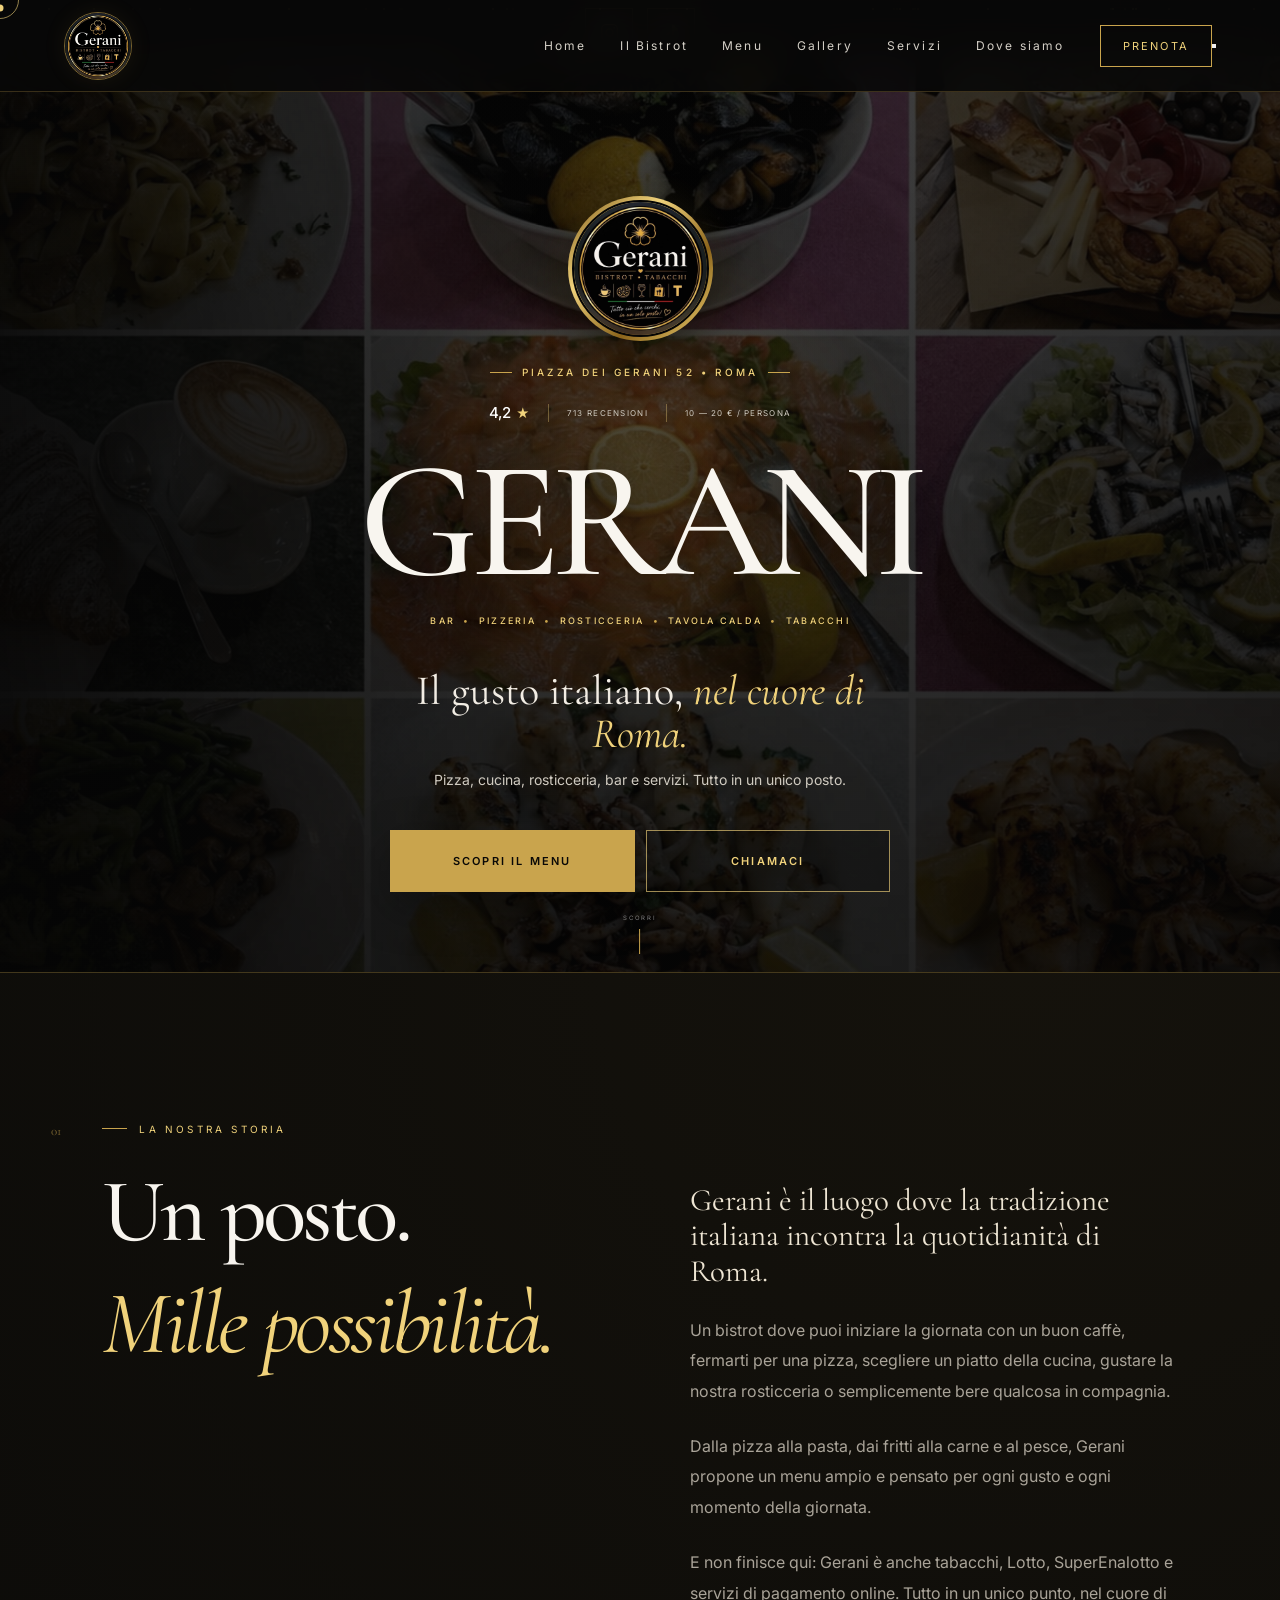
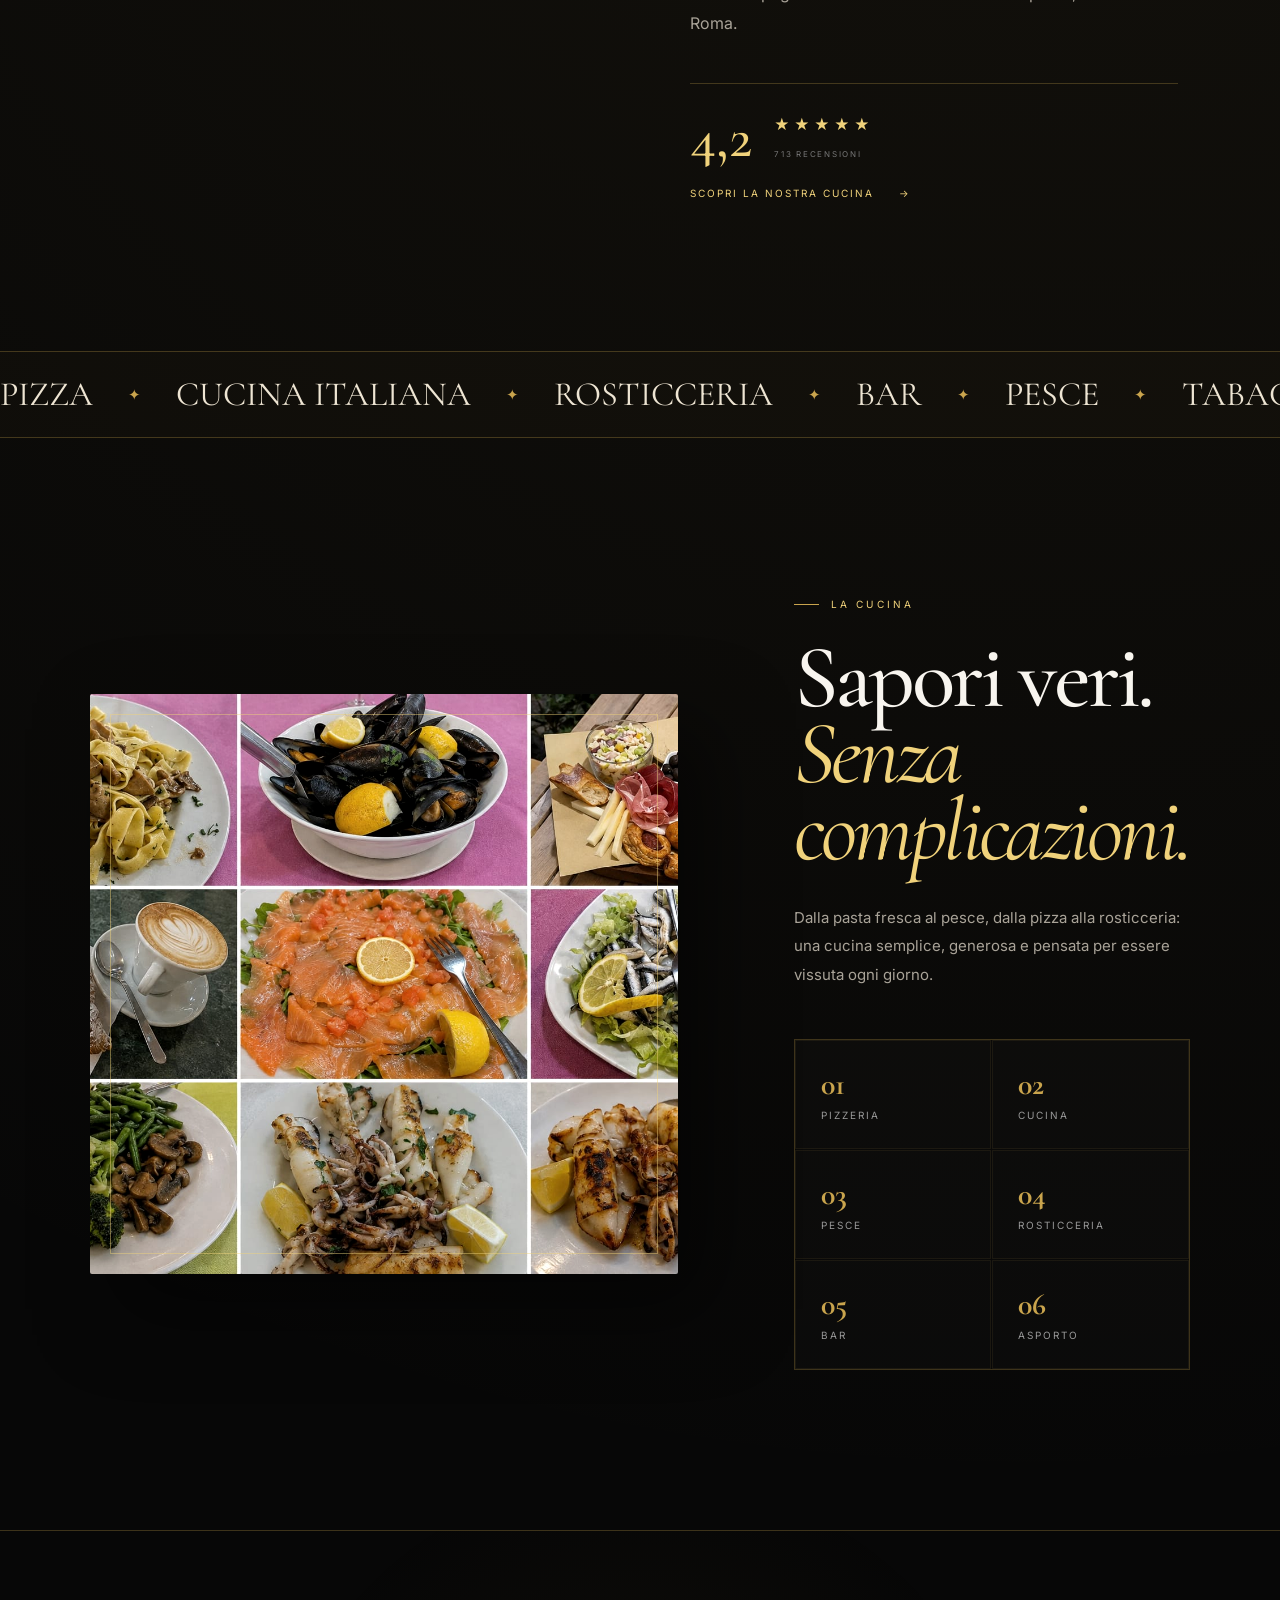
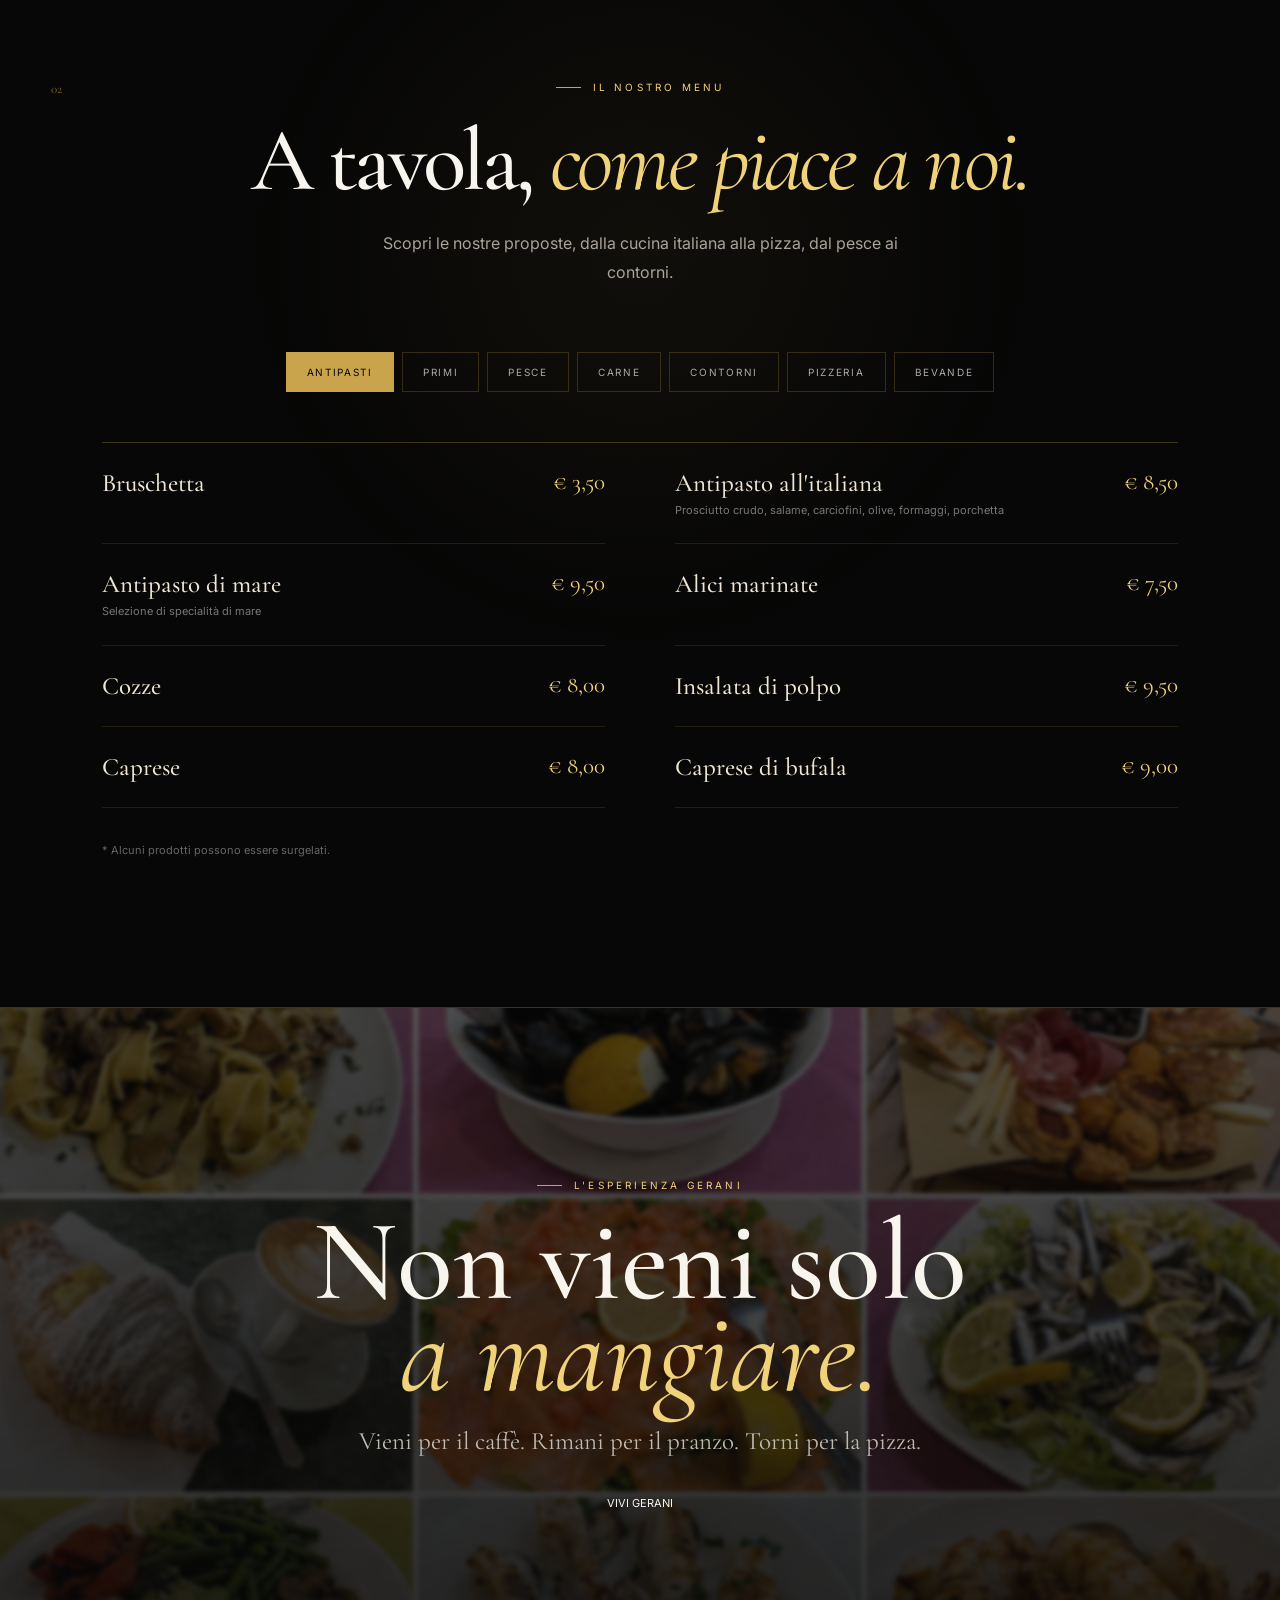
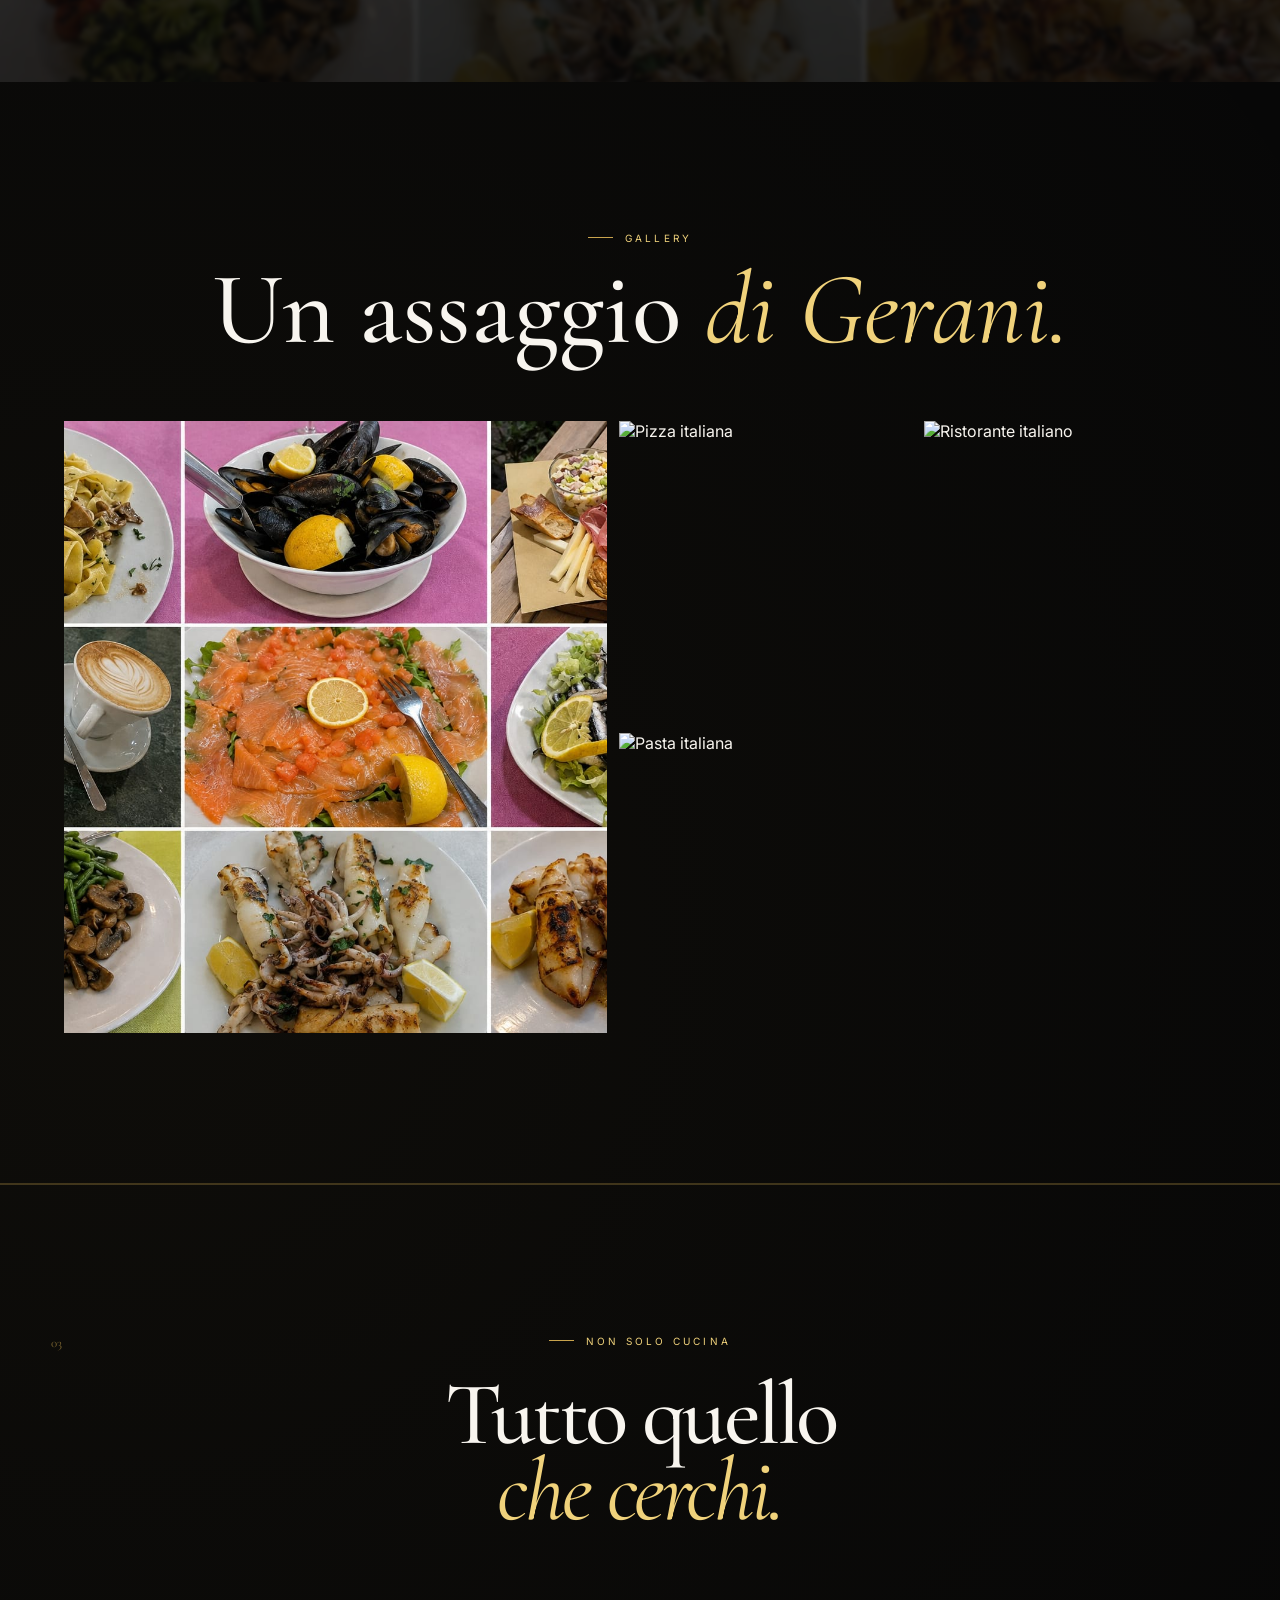
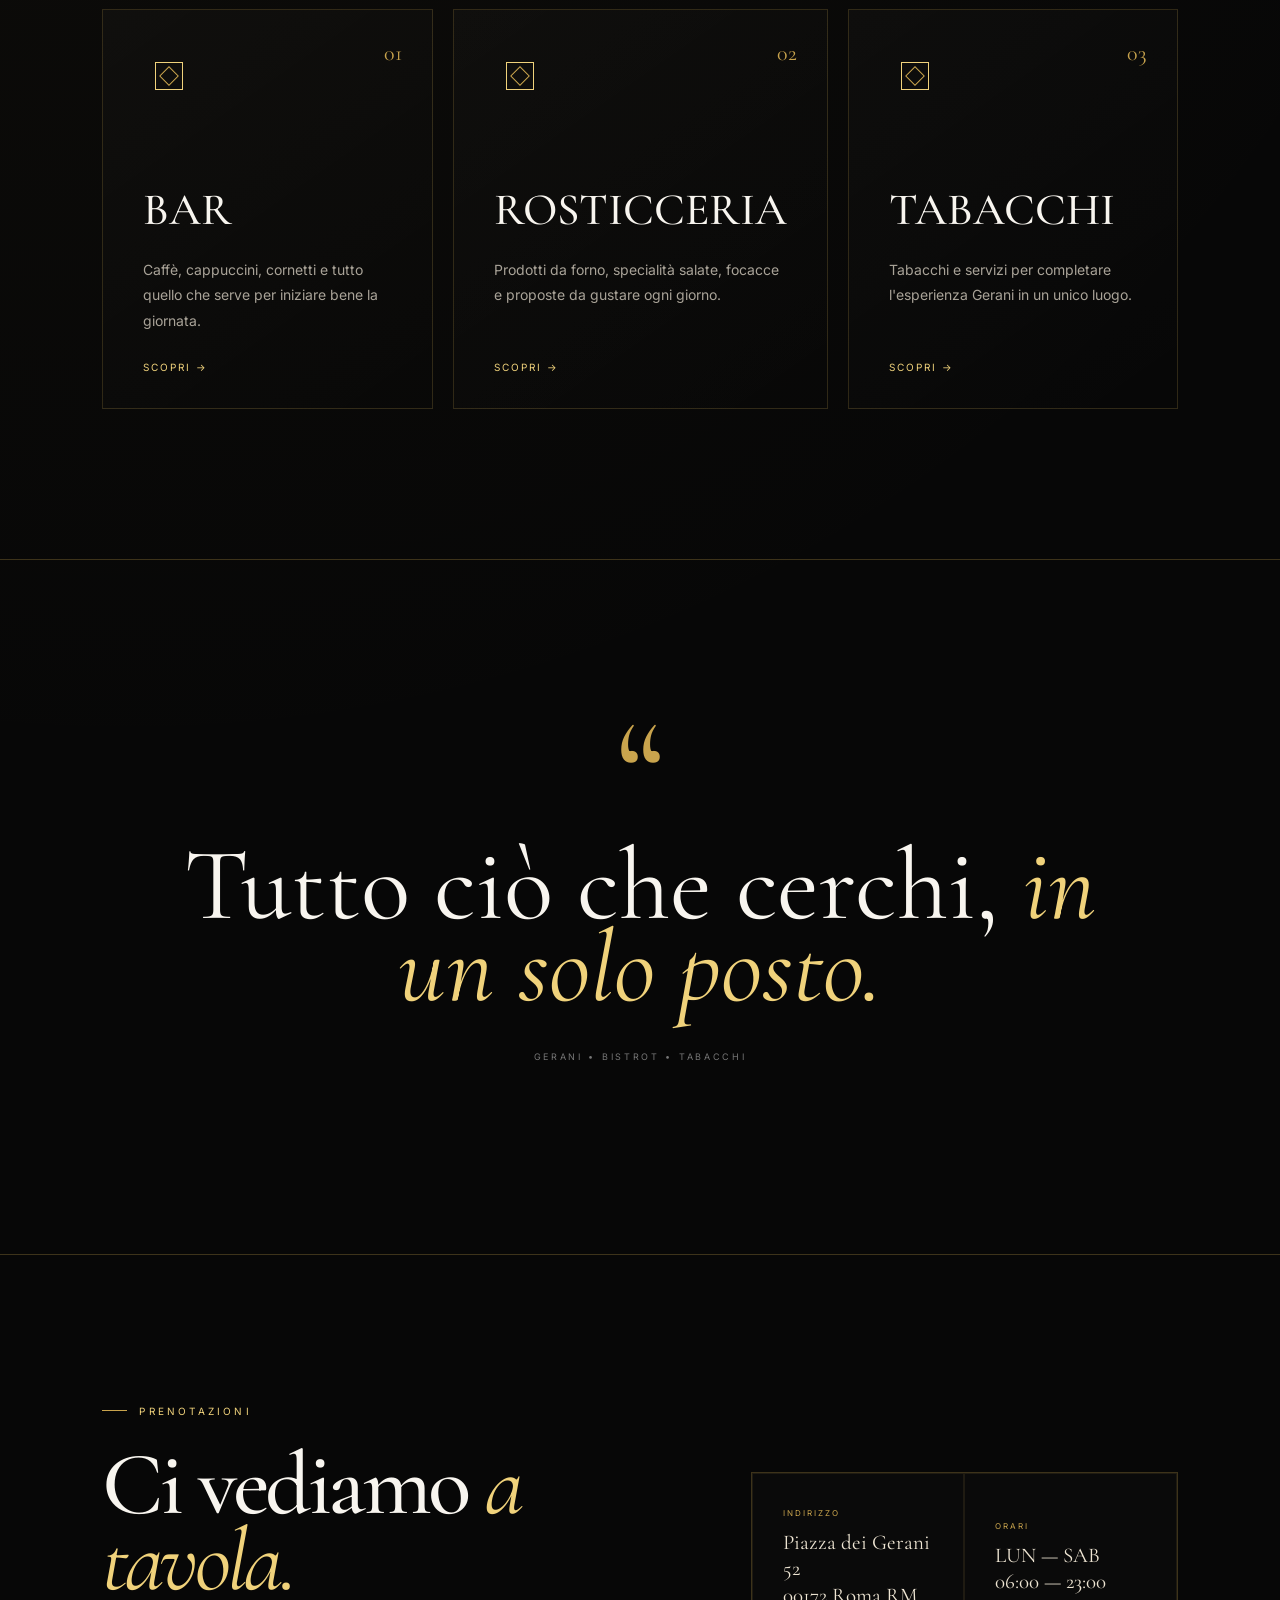
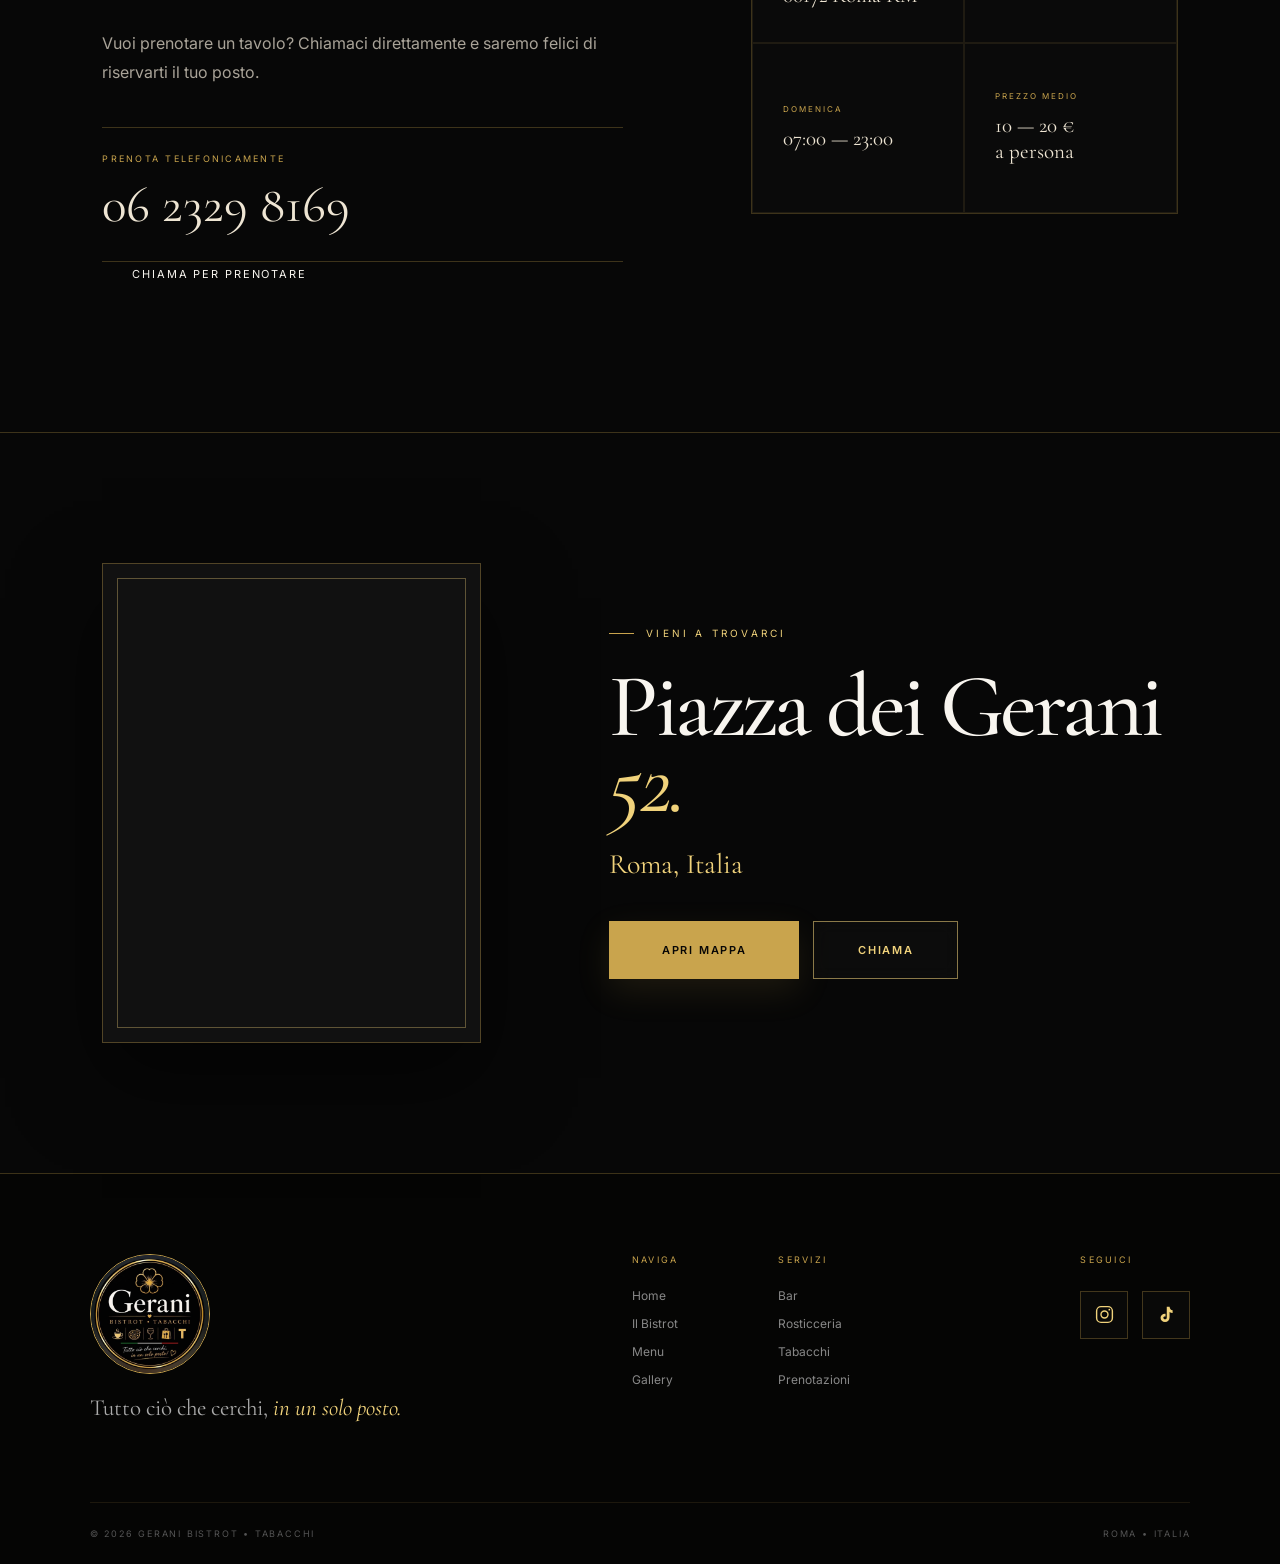
==== index.html @ a345f494 "Add files via upload" ====
<!DOCTYPE html>
<html lang="it">

<head>
    <meta charset="UTF-8">
    <meta name="viewport" content="width=device-width, initial-scale=1.0">

    <title>Gerani Bistrot • Tabacchi | Roma</title>

    <meta name="description"
        content="Gerani Bistrot • Tabacchi. Pizza, cucina italiana, rosticceria, bar e servizi nel cuore di Roma.">

    <link rel="preconnect" href="https://fonts.googleapis.com">
    <link rel="preconnect" href="https://fonts.gstatic.com" crossorigin>

    <link href="https://fonts.googleapis.com/css2?family=Cormorant+Garamond:wght@400;500;600;700&family=Inter:wght@300;400;500;600&display=swap"
        rel="stylesheet">

    <link rel="stylesheet" href="style.css">
</head>

<body>

    <!-- CURSOR -->
    <div class="cursor"></div>
    <div class="cursor-ring"></div>

    <!-- GOLD PARTICLES -->
    <div class="particles" aria-hidden="true"></div>

    <!-- NAVBAR -->
    <header class="navbar" id="navbar">

        <a href="#home" class="brand">
            <img src="images/LOGO-GERANI-NAVBAR.jpeg" alt="Gerani Bistrot">
        </a>

        <nav class="desktop-nav">
            <a href="#home">Home</a>
            <a href="#bistrot">Il Bistrot</a>
            <a href="#menu">Menu</a>
            <a href="#gallery">Gallery</a>
            <a href="#servizi">Servizi</a>
            <a href="#contatti">Dove siamo</a>
        </nav>

        <a href="tel:0623298169" class="nav-button">
    PRENOTA
</a>

        <button class="menu-toggle" id="menuToggle" aria-label="Apri menu">
            <span></span>
            <span></span>
        </button>

    </header>

    <!-- MOBILE MENU -->
    <div class="mobile-menu" id="mobileMenu">

        <img src="images/LOGO-GERANI-NAVBAR.jpeg" alt="Gerani Bistrot">

        <a href="#home">Home</a>
        <a href="#bistrot">Il Bistrot</a>
        <a href="#menu">Menu</a>
        <a href="#gallery">Gallery</a>
        <a href="#servizi">Servizi</a>
        <a href="#contatti">Dove siamo</a>

        <a href="#prenota" class="mobile-book">
            PRENOTA UN TAVOLO
        </a>

    </div>

    <div class="mobile-social">

    <a
        href="https://www.instagram.com/gerani_bistrot_tabacchi/"
        target="_blank"
        rel="noopener noreferrer"
        aria-label="Instagram"
    >
        <svg viewBox="0 0 24 24">
            <rect x="3" y="3" width="18" height="18" rx="5"></rect>
            <circle cx="12" cy="12" r="4"></circle>
            <circle class="dot" cx="17.5" cy="6.5" r="1"></circle>
        </svg>
    </a>

    <a
        href="https://www.tiktok.com/@gerani.bistrot.ta"
        target="_blank"
        rel="noopener noreferrer"
        aria-label="TikTok"
    >
        <svg viewBox="0 0 24 24">
            <path d="M15.5 3c.2 2.2 1.5 3.8 3.5 4.2v3.1c-1.4-.1-2.6-.5-3.5-1.2v6.1c0 3.2-2.1 5.4-5.2 5.4-2.9 0-5.1-2-5.1-4.8 0-3 2.5-5 5.7-4.7v3.1c-1.4-.2-2.5.4-2.5 1.6 0 1 .8 1.7 1.9 1.7 1.2 0 2-.8 2-2.2V3h3.2z"></path>
        </svg>
    </a>

</div>


   <section class="hero-new" id="home">

    <!-- SFONDO -->
    <div class="hero-bg">
        <img
            src="images/PIATTI GERANI 1.jpeg"
            alt="Piatti Gerani"
        >
    </div>

    <div class="hero-overlay"></div>

    <!-- CONTENUTO -->
    <div class="hero-new-content">

        <!-- LOGO -->
        <div class="hero-new-logo">
            <img
                src="images/LOGO GERANI 1.jpeg"
                alt="Gerani Bistrot Tabacchi"
            >
        </div>

        <!-- LOCATION -->
        <div class="hero-location">
            <span></span>
            PIAZZA DEI GERANI 52 • ROMA
            <span></span>
        </div>

        <!-- RATING -->
        <div class="hero-rating">

            <div class="rating-main">
                <strong>4,2</strong>
                <span>★</span>
            </div>

            <div class="rating-line"></div>

            <div class="rating-info">
                713 RECENSIONI
            </div>

            <div class="rating-line"></div>

            <div class="rating-info">
                10 — 20 € / PERSONA
            </div>

        </div>

        <!-- TITOLO -->
        <h1>
            GERANI
        </h1>

        <div class="hero-services">
            BAR
            <span>•</span>
            PIZZERIA
            <span>•</span>
            ROSTICCERIA
            <span>•</span>
            TAVOLA CALDA
            <span>•</span>
            TABACCHI
        </div>

        <!-- TESTO -->
        <div class="hero-description">

            <p>
                Il gusto italiano,
                <em>nel cuore di Roma.</em>
            </p>

            <span>
                Pizza, cucina, rosticceria, bar e servizi.
                Tutto in un unico posto.
            </span>

        </div>

        <!-- BOTTONI -->
       <div class="hero-actions">

    <a
        href="#menu"
        class="hero-btn hero-btn-gold"
    >
        SCOPRI IL MENU
    </a>

    <a
        href="tel:0623298169"
        class="hero-btn hero-btn-outline"
    >
        CHIAMACI
    </a>

</div>
        <!-- SCROLL -->
        <div class="hero-scroll">

            <span>SCORRI</span>

            <div class="hero-scroll-line"></div>

        </div>

    </div>

</section>


        <!-- INTRO -->
        <section class="intro" id="bistrot">

            <div class="section-number">01</div>

            <div class="intro-left reveal">

                <span class="section-label">
                    <i></i> LA NOSTRA STORIA
                </span>

                <h2>
                    Un posto.
                    <br>
                    <em>Mille possibilità.</em>
                </h2>

            </div>

            <div class="intro-right reveal">

    <p class="big-text">
        Gerani è il luogo dove la tradizione italiana
        incontra la quotidianità di Roma.
    </p>

    <p>
        Un bistrot dove puoi iniziare la giornata con un
        buon caffè, fermarti per una pizza, scegliere un
        piatto della cucina, gustare la nostra rosticceria
        o semplicemente bere qualcosa in compagnia.
    </p>

    <p>
        Dalla pizza alla pasta, dai fritti alla carne e al
        pesce, Gerani propone un menu ampio e pensato per
        ogni gusto e ogni momento della giornata.
    </p>

    <p>
        E non finisce qui: Gerani è anche tabacchi,
        Lotto, SuperEnalotto e servizi di pagamento online.
        Tutto in un unico punto, nel cuore di Roma.
    </p>

    <div class="intro-rating">

        <strong>4,2</strong>

        <div>
            <div class="stars">★★★★★</div>
            <span>713 RECENSIONI</span>
        </div>

    </div>

    <a href="#menu" class="text-link">
        SCOPRI LA NOSTRA CUCINA <span>→</span>
    </a>

</div>

          

        </section>


        <!-- MARQUEE -->
        <section class="marquee">

            <div class="marquee-track">

                <span>PIZZA</span>
                <i>✦</i>

                <span>CUCINA ITALIANA</span>
                <i>✦</i>

                <span>ROSTICCERIA</span>
                <i>✦</i>

                <span>BAR</span>
                <i>✦</i>

                <span>PESCE</span>
                <i>✦</i>

                <span>TABACCHI</span>
                <i>✦</i>

                <span>GERANI</span>
                <i>✦</i>

                 <span>PIZZA</span>
                <i>✦</i>

                <span>CUCINA ITALIANA</span>
                <i>✦</i>

                <span>ROSTICCERIA</span>
                <i>✦</i>

                <span>BAR</span>
                <i>✦</i>

                <span>PESCE</span>
                <i>✦</i>

                <span>TABACCHI</span>
                <i>✦</i>

                <span>GERANI</span>
                <i>✦</i>

            </div>

        </section>


        <!-- FOOD VISUAL -->
        <section class="food-showcase">

            <div class="food-image tilt reveal">
                <img src="images/PIATTI GERANI 1.jpeg" alt="Piatti Gerani Bistrot">
                <div class="image-frame"></div>
            </div>

            <div class="food-copy reveal">

                <span class="section-label">
                    <i></i> LA CUCINA
                </span>

                <h2>
                    Sapori veri.
                    <br>
                    <em>Senza complicazioni.</em>
                </h2>

                <p>
                    Dalla pasta fresca al pesce, dalla pizza alla
                    rosticceria: una cucina semplice, generosa e
                    pensata per essere vissuta ogni giorno.
                </p>

                <div class="food-stats">

    <div>
        <strong>01</strong>
        <span>PIZZERIA</span>
    </div>

    <div>
        <strong>02</strong>
        <span>CUCINA</span>
    </div>

    <div>
        <strong>03</strong>
        <span>PESCE</span>
    </div>

    <div>
        <strong>04</strong>
        <span>ROSTICCERIA</span>
    </div>

    <div>
        <strong>05</strong>
        <span>BAR</span>
    </div>

    <div>
        <strong>06</strong>
        <span>ASPORTO</span>
    </div>

</div>

            </div>

        </section>


        <!-- MENU -->
        <section class="menu-section" id="menu">

            <div class="section-number">02</div>

            <div class="menu-heading reveal">

                <span class="section-label">
                    <i></i> IL NOSTRO MENU
                </span>

                <h2>
                    A tavola,
                    <em>come piace a noi.</em>
                </h2>

                <p>
                    Scopri le nostre proposte, dalla cucina italiana
                    alla pizza, dal pesce ai contorni.
                </p>

            </div>


            <!-- MENU FILTER -->
            <div class="menu-tabs">

                <button class="menu-tab active" data-category="antipasti">
                    Antipasti
                </button>

                <button class="menu-tab" data-category="primi">
                    Primi
                </button>

                <button class="menu-tab" data-category="pesce">
                    Pesce
                </button>

                <button class="menu-tab" data-category="carne">
                    Carne
                </button>

                <button class="menu-tab" data-category="contorni">
                    Contorni
                </button>

                <button class="menu-tab" data-category="pizza">
                    Pizzeria
                </button>

                <button class="menu-tab" data-category="bevande">
                    Bevande
                </button>

            </div>


            <!-- MENU CONTENT -->
            <div class="menu-grid" id="menuGrid">

                <!-- JS -->
            </div>


            <div class="menu-note">
                * Alcuni prodotti possono essere surgelati.
            </div>

        </section>


        <!-- EXPERIENCE -->
        <section class="experience">

            <div class="experience-bg"></div>

            <div class="experience-content reveal">

                <span class="section-label">
                    <i></i> L'ESPERIENZA GERANI
                </span>

                <h2>
                    Non vieni solo
                    <br>
                    <em>a mangiare.</em>
                </h2>

                <p>
                    Vieni per il caffè.
                    Rimani per il pranzo.
                    Torni per la pizza.
                </p>

                <a href="#prenota" class="gold-button">
                    <span>VIVI GERANI</span>
                </a>

            </div>

        </section>


        <!-- GALLERY -->
        <section class="gallery-section" id="gallery">

            <div class="gallery-heading reveal">

                <span class="section-label">
                    <i></i> GALLERY
                </span>

                <h2>
                    Un assaggio
                    <em>di Gerani.</em>
                </h2>

            </div>

            <div class="gallery-grid">

                <div class="gallery-item large reveal">
                    <img src="images/PIATTI GERANI 1.jpeg" alt="Cucina Gerani">
                    <div class="gallery-overlay">
                        <span>CUCINA</span>
                    </div>
                </div>

                <div class="gallery-item reveal">
                    <img src="https://images.unsplash.com/photo-1574071318508-1cdbab80d002?auto=format&fit=crop&w=1000&q=85"
                        alt="Pizza italiana">
                    <div class="gallery-overlay">
                        <span>PIZZA</span>
                    </div>
                </div>

                <div class="gallery-item reveal">
                    <img src="https://images.unsplash.com/photo-1551218808-94e220e084d2?auto=format&fit=crop&w=1000&q=85"
                        alt="Ristorante italiano">
                    <div class="gallery-overlay">
                        <span>ATMOSFERA</span>
                    </div>
                </div>

                <div class="gallery-item wide reveal">
                    <img src="https://images.unsplash.com/photo-1547592180-85f173990554?auto=format&fit=crop&w=1400&q=85"
                        alt="Pasta italiana">
                    <div class="gallery-overlay">
                        <span>TRADIZIONE</span>
                    </div>
                </div>

            </div>

        </section>


        <!-- SERVICES -->
        <section class="services" id="servizi">

            <div class="section-number">03</div>

            <div class="services-title reveal">

                <span class="section-label">
                    <i></i> NON SOLO CUCINA
                </span>

                <h2>
                    Tutto quello
                    <br>
                    <em>che cerchi.</em>
                </h2>

            </div>


            <div class="services-grid">

                <article class="service-card tilt reveal">

                    <div class="service-icon">
    <span class="icon-square"></span>
</div>

                    <span>01</span>

                    <h3>BAR</h3>

                    <p>
                        Caffè, cappuccini, cornetti e tutto quello
                        che serve per iniziare bene la giornata.
                    </p>

                    <a href="#contatti">SCOPRI →</a>

                </article>


                <article class="service-card tilt reveal">

                    <div class="service-icon">
    <span class="icon-square"></span>
</div>

                    <span>02</span>

                    <h3>ROSTICCERIA</h3>

                    <p>
                        Prodotti da forno, specialità salate,
                        focacce e proposte da gustare ogni giorno.
                    </p>

                    <a href="#menu">SCOPRI →</a>

                </article>


                <article class="service-card tilt reveal">

                    <div class="service-icon">
    <span class="icon-square"></span>
</div>

                    <span>03</span>

                    <h3>TABACCHI</h3>

                    <p>
                        Tabacchi e servizi per completare
                        l'esperienza Gerani in un unico luogo.
                    </p>

                    <a href="#contatti">SCOPRI →</a>

                </article>

            </div>

        </section>


        <!-- QUOTE -->
        <section class="quote">

            <div class="quote-mark">“</div>

            <blockquote class="reveal">
                Tutto ciò che cerchi,
                <em>in un solo posto.</em>
            </blockquote>

            <span>GERANI • BISTROT • TABACCHI</span>

        </section>


     <!-- =========================================
     PRENOTAZIONI
========================================= -->

<section class="booking booking-call" id="prenota">

    <div class="booking-info reveal">

        <span class="section-label">
            <i></i> PRENOTAZIONI
        </span>

        <h2>
            Ci vediamo
            <em>a tavola.</em>
        </h2>

        <p>
            Vuoi prenotare un tavolo?
            Chiamaci direttamente e saremo felici
            di riservarti il tuo posto.
        </p>

        <div class="booking-phone">

            <span>PRENOTA TELEFONICAMENTE</span>

            <a href="tel:0623298169">
                06 2329 8169
            </a>

        </div>

        <a href="tel:0623298169" class="gold-button booking-call-button">
            CHIAMA PER PRENOTARE
        </a>

    </div>


    <div class="booking-details reveal">

        <div class="booking-detail">

            <span>INDIRIZZO</span>

            <strong>
                Piazza dei Gerani 52<br>
                00172 Roma RM
            </strong>

        </div>

        <div class="booking-detail">

            <span>ORARI</span>

            <strong>
                LUN — SAB<br>
                06:00 — 23:00
            </strong>

        </div>

        <div class="booking-detail">

            <span>DOMENICA</span>

            <strong>
                07:00 — 23:00
            </strong>

        </div>

        <div class="booking-detail">

            <span>PREZZO MEDIO</span>

            <strong>
                10 — 20 €<br>
                a persona
            </strong>

        </div>

    </div>

</section>


        <!-- CONTACT -->
        <section class="contact" id="contatti">

            <div class="contact-map reveal">

    <iframe
        src="https://www.google.com/maps?q=Piazza%20dei%20Gerani%2052%2C%2000172%20Roma%20RM&output=embed"
        loading="lazy"
        referrerpolicy="no-referrer-when-downgrade"
        allowfullscreen>
    </iframe>

</div>
            <div class="contact-copy reveal">

                <span class="section-label">
                    <i></i> VIENI A TROVARCI
                </span>

                <h2>
                    Piazza dei Gerani
                    <em>52.</em>
                </h2>

                <p>
                    Roma, Italia
                </p>

                <div class="contact-buttons">

                    <a href="https://www.google.com/maps/search/?api=1&query=Piazza%20dei%20Gerani%2052%20Roma"
                        target="_blank"
                        class="gold-button">

                        <span>APRI MAPPA</span>


                    </a>

                    <a href="tel:0623298169" class="outline-button">
                        CHIAMA
                    </a>

                </div>

            </div>

        </section>

    </main>


    <!-- FOOTER -->
    <footer>

        <div class="footer-main">

            <div class="footer-brand">

                <img src="images/LOGO GERANI 1.jpeg" alt="Gerani Bistrot">

                <p>
                    Tutto ciò che cerchi,
                    <em>in un solo posto.</em>
                </p>

            </div>

            <div class="footer-links">

                <div>
                    <span>NAVIGA</span>
                    <a href="#home">Home</a>
                    <a href="#bistrot">Il Bistrot</a>
                    <a href="#menu">Menu</a>
                    <a href="#gallery">Gallery</a>
                </div>

                <div>
                    <span>SERVIZI</span>
                    <a href="#servizi">Bar</a>
                    <a href="#servizi">Rosticceria</a>
                    <a href="#servizi">Tabacchi</a>
                    <a href="#prenota">Prenotazioni</a>
                </div>

            </div>

           <div class="footer-social">

    <span>SEGUICI</span>

    <div class="social-icons">

        <!-- INSTAGRAM -->
        <a
            href="https://www.instagram.com/gerani_bistrot_tabacchi/"
            target="_blank"
            rel="noopener noreferrer"
            aria-label="Instagram"
        >
            <svg viewBox="0 0 24 24" aria-hidden="true">
                <rect x="3" y="3" width="18" height="18" rx="5"></rect>
                <circle cx="12" cy="12" r="4"></circle>
                <circle class="dot" cx="17.5" cy="6.5" r="1"></circle>
            </svg>
        </a>

        <!-- TIKTOK -->
        <a
            href="https://www.tiktok.com/@gerani.bistrot.ta"
            target="_blank"
            rel="noopener noreferrer"
            aria-label="TikTok"
        >
            <svg viewBox="0 0 24 24" aria-hidden="true">
                <path d="M15.5 3c.2 2.2 1.5 3.8 3.5 4.2v3.1c-1.4-.1-2.6-.5-3.5-1.2v6.1c0 3.2-2.1 5.4-5.2 5.4-2.9 0-5.1-2-5.1-4.8 0-3 2.5-5 5.7-4.7v3.1c-1.4-.2-2.5.4-2.5 1.6 0 1 .8 1.7 1.9 1.7 1.2 0 2-.8 2-2.2V3h3.2z"></path>
            </svg>
        </a>

    </div>

</div>

        </div>

        <div class="footer-bottom">

            <span>© 2026 GERANI BISTROT • TABACCHI</span>

            <span>
                ROMA • ITALIA
            </span>

        </div>

    </footer>


    <!-- BACK TO TOP -->
    <button class="back-top" id="backTop">
        ↑
    </button>


    <script src="script.js"></script>

</body>

</html>
---- style.css ----
:root {
    --black: #070707;
    --black-2: #0e0d0c;
    --gold: #c9a44d;
    --gold-light: #f0d27b;
    --cream: #eee5d3;
    --muted: #a9a398;
    --line: rgba(201, 164, 77, .28);
    --white: #f8f5ef;

    --serif: "Cormorant Garamond", serif;
    --sans: "Inter", sans-serif;
}

* {
    margin: 0;
    padding: 0;
    box-sizing: border-box;
}

html {
    scroll-behavior: smooth;
}

body {
    background:
        radial-gradient(circle at 80% 10%, rgba(201,164,77,.07), transparent 25%),
        radial-gradient(circle at 10% 60%, rgba(201,164,77,.04), transparent 25%),
        var(--black);

    color: var(--white);
    font-family: var(--sans);
    overflow-x: hidden;
}

body::before {
    content: "";

    position: fixed;

    inset: 0;

    background-image:
        linear-gradient(rgba(255,255,255,.012) 1px, transparent 1px),
        linear-gradient(90deg, rgba(255,255,255,.012) 1px, transparent 1px);

    background-size: 70px 70px;

    pointer-events: none;

    z-index: -5;
}

img {
    display: block;
    max-width: 100%;
}

a {
    color: inherit;
    text-decoration: none;
}

button,
input,
textarea,
select {
    font: inherit;
}


/* =========================================
   CURSOR
========================================= */

.cursor {
    position: fixed;

    width: 7px;
    height: 7px;

    border-radius: 50%;

    background: var(--gold-light);

    pointer-events: none;

    z-index: 9999;

    transform: translate(-50%, -50%);
}

.cursor-ring {
    position: fixed;

    width: 38px;
    height: 38px;

    border: 1px solid rgba(240,210,123,.6);

    border-radius: 50%;

    pointer-events: none;

    z-index: 9998;

    transform: translate(-50%, -50%);

    transition:
        width .25s ease,
        height .25s ease,
        border-color .25s ease;
}


/* =========================================
   PARTICLES
========================================= */

.particle {
    position: fixed;

    width: 2px;
    height: 2px;

    background: var(--gold-light);

    border-radius: 50%;

    opacity: .45;

    pointer-events: none;

    animation:
        floatParticle linear infinite;
}

@keyframes floatParticle {

    from {
        transform: translateY(110vh);
    }

    to {
        transform: translateY(-10vh);
    }
}


/* =========================================
   NAVBAR — SEMPRE VISIBILE
========================================= */

.navbar {
    position: fixed;

    top: 0;
    left: 0;

    width: 100%;
    height: 92px;

    padding: 0 5vw;

    display: flex;
    align-items: center;
    justify-content: space-between;

    z-index: 5000;

    background: rgba(7, 7, 7, .88);

    backdrop-filter: blur(18px);
    -webkit-backdrop-filter: blur(18px);

    border-bottom: 1px solid rgba(201,164,77,.25);

    transition:
        background .3s ease,
        box-shadow .3s ease;
}

/* Anche quando sei in cima rimane così */
.navbar.scrolled {
    background: rgba(7, 7, 7, .94);

    border-bottom-color: rgba(201,164,77,.35);

    box-shadow:
        0 10px 35px rgba(0,0,0,.25);
}


/* LOGO NAVBAR */

.brand {
    display: flex;
    align-items: center;

    flex-shrink: 0;
}

.brand img {
    width: 72px;
    height: 72px;

    object-fit: cover;

    border-radius: 50%;

    border: 1px solid rgba(201,164,77,.6);

    box-shadow:
        0 0 25px rgba(201,164,77,.08);

    image-rendering: auto;
}


/* DESKTOP NAV */

.desktop-nav {
    display: flex;

    gap: 34px;

    margin-left: auto;
    margin-right: 35px;
}

.desktop-nav a {
    position: relative;

    font-size: 11px;

    letter-spacing: .18em;

    color: #d5d0c7;

    transition:
        color .3s ease;
}

.desktop-nav a:hover {
    color: var(--gold-light);
}


/* BOTTONE PRENOTA */

.nav-button {
    padding: 13px 22px;

    border: 1px solid var(--gold);

    font-size: 10px;

    letter-spacing: .2em;

    color: var(--gold-light);

    transition:
        background .3s ease,
        color .3s ease,
        box-shadow .3s ease;
}

.nav-button:hover {
    background: var(--gold);

    color: #080706;

    box-shadow:
        0 0 30px rgba(201,164,77,.22);
}

/* =========================================
   MOBILE MENU
========================================= */

.mobile-menu {
    position: fixed;

    inset: 0;

    background:
        radial-gradient(circle at center, rgba(201,164,77,.08), transparent 40%),
        #080807;

    z-index: 900;

    display: flex;

    flex-direction: column;

    align-items: center;
    justify-content: center;

    gap: 24px;

    transform: translateY(-100%);

    transition:
        transform .7s cubic-bezier(.77,0,.18,1);
}

.mobile-menu.open {
    transform: translateY(0);
}

.mobile-menu img {
    width: 105px;
    height: 105px;

    object-fit: cover;

    border-radius: 50%;

    border: 1px solid var(--gold);

    margin-bottom: 20px;
}

.mobile-menu a {
    font-family: var(--serif);

    font-size: 30px;

    color: var(--cream);
}

.mobile-book {
    border: 1px solid var(--gold);

    padding: 13px 22px;

    font-family: var(--sans) !important;

    font-size: 10px !important;

    letter-spacing: .2em;
}

/* =========================================================
   GERANI — NUOVA HOME
   MOBILE FIRST
========================================================= */

.hero-new {
    position: relative;

    min-height: 100svh;

    width: 100%;

    overflow: hidden;

    display: flex;
    align-items: center;
    justify-content: center;

    background: #070707;

    isolation: isolate;
}


/* =========================================================
   BACKGROUND
========================================================= */

.hero-bg {
    position: absolute;

    inset: -5%;

    z-index: -3;

    overflow: hidden;
}

.hero-bg img {
    width: 100%;
    height: 100%;

    object-fit: cover;

    object-position: center;

    transform: scale(1.08);

    filter:
        saturate(.85)
        contrast(1.05);

    animation: heroImageIn 2s ease forwards;
}

@keyframes heroImageIn {

    from {
        opacity: 0;
        transform: scale(1.18);
    }

    to {
        opacity: 1;
        transform: scale(1.08);
    }

}


/* =========================================================
   DARK OVERLAY
========================================================= */

.hero-overlay {
    position: absolute;

    inset: 0;

    z-index: -2;

    background:
        linear-gradient(
            to bottom,
            rgba(5,5,5,.88) 0%,
            rgba(5,5,5,.48) 25%,
            rgba(5,5,5,.68) 55%,
            rgba(5,5,5,.94) 100%
        );

    pointer-events: none;
}


/* GOLD GLOW */

.hero-new::after {
    content: "";

    position: absolute;

    width: 500px;
    height: 500px;

    left: 50%;
    top: 45%;

    transform: translate(-50%, -50%);

    background:
        radial-gradient(
            circle,
            rgba(201,164,77,.14),
            transparent 68%
        );

    filter: blur(30px);

    pointer-events: none;

    z-index: -1;
}


/* =========================================================
   CONTENT
========================================================= */

.hero-new-content {

    width: 100%;

    min-height: 100svh;

    padding:
        105px 22px
        65px;

    display: flex;

    flex-direction: column;

    align-items: center;

    justify-content: center;

    text-align: center;

    position: relative;

    z-index: 2;
}


/* =========================================================
   LOGO
========================================================= */

.hero-new-logo {

    width: 108px;
    height: 108px;

    margin-bottom: 22px;

    border-radius: 50%;

    padding: 4px;

    background:
        linear-gradient(
            135deg,
            #7d5918,
            #f0d27b,
            #8b641b,
            #f5d675
        );

    box-shadow:
        0 15px 45px rgba(0,0,0,.6),
        0 0 40px rgba(201,164,77,.12);

    animation:
        heroLogoIn .9s cubic-bezier(.2,.7,.2,1) both;
}

.hero-new-logo img {

    width: 100%;
    height: 100%;

    display: block;

    object-fit: cover;

    border-radius: 50%;

    border: 2px solid #050505;
}

@keyframes heroLogoIn {

    from {
        opacity: 0;
        transform:
            translateY(-25px)
            scale(.85);
    }

    to {
        opacity: 1;
        transform:
            translateY(0)
            scale(1);
    }

}


/* =========================================================
   LOCATION
========================================================= */

.hero-location {

    display: flex;

    align-items: center;

    justify-content: center;

    gap: 10px;

    color: var(--gold-light);

    font-size: 8px;

    font-weight: 500;

    letter-spacing: .32em;

    margin-bottom: 18px;

    animation:
        heroFadeUp .8s .15s ease both;
}

.hero-location span {

    width: 22px;

    height: 1px;

    background: var(--gold);
}


/* =========================================================
   RATING
========================================================= */

.hero-rating {

    display: flex;

    align-items: center;

    justify-content: center;

    gap: 12px;

    margin-bottom: 25px;

    animation:
        heroFadeUp .8s .25s ease both;
}

.rating-main {

    display: flex;

    align-items: center;

    gap: 5px;
}

.rating-main strong {

    color: #fff;

    font-size: 15px;

    font-weight: 500;
}

.rating-main span {

    color: var(--gold-light);

    font-size: 13px;
}

.rating-info {

    color: #d0cbc1;

    font-size: 7px;

    letter-spacing: .16em;

    white-space: nowrap;
}

.rating-line {

    width: 1px;

    height: 18px;

    background:
        rgba(240,210,123,.35);
}


/* =========================================================
   MAIN TITLE
========================================================= */

.hero-new h1 {

    margin: 0;

    font-family: var(--serif);

    font-size: clamp(72px, 20vw, 145px);

    font-weight: 500;

    line-height: .78;

    letter-spacing: -.055em;

    color: #f8f5ef;

    text-shadow:
        0 10px 50px rgba(0,0,0,.55);

    animation:
        heroTitleIn 1s .3s cubic-bezier(.2,.7,.2,1) both;
}

@keyframes heroTitleIn {

    from {
        opacity: 0;

        transform:
            translateY(30px)
            scale(.95);

        letter-spacing: .05em;
    }

    to {
        opacity: 1;

        transform:
            translateY(0)
            scale(1);

        letter-spacing: -.055em;
    }

}


/* =========================================================
   SERVICES
========================================================= */

.hero-services {

    margin-top: 18px;

    max-width: 600px;

    color: var(--gold-light);

    font-size: 7px;

    font-weight: 500;

    letter-spacing: .25em;

    line-height: 2;

    animation:
        heroFadeUp .8s .45s ease both;
}

.hero-services span {

    color: var(--gold);

    margin: 0 4px;
}


/* =========================================================
   DESCRIPTION
========================================================= */

.hero-description {

    margin-top: 27px;

    max-width: 520px;

    animation:
        heroFadeUp .8s .55s ease both;
}

.hero-description p {

    margin: 0;

    font-family: var(--serif);

    font-size: 29px;

    line-height: 1.02;

    color: #f2ede4;
}

.hero-description p em {

    color: var(--gold-light);

    font-weight: 400;
}

.hero-description > span {

    display: block;

    margin-top: 14px;

    color: #d0cbc1;

    font-size: 11px;

    line-height: 1.6;
}


/* =========================================================
   BUTTONS
========================================================= */

.hero-actions {

    width: 100%;

    max-width: 420px;

    display: grid;

    grid-template-columns: 1fr;

    gap: 11px;

    margin-top: 30px;

    animation:
        heroFadeUp .8s .65s ease both;
}

.hero-btn {
    min-height: 60px;

    display: flex;
    align-items: center;
    justify-content: center;

    width: 100%;

    padding: 0 25px;

    font-size: 11px;
    font-weight: 600;

    letter-spacing: .2em;

    text-align: center;

    transition:
        transform .3s ease,
        box-shadow .3s ease,
        background .3s ease;
}

.hero-btn span {
    display: none;
}

/* GOLD */

.hero-btn-gold {

    background: var(--gold);

    color: #090806;

    box-shadow:
        0 15px 45px rgba(0,0,0,.35);
}

.hero-btn-gold:hover {

    background: var(--gold-light);

    transform: translateY(-3px);

    box-shadow:
        0 20px 55px rgba(201,164,77,.25);
}


/* OUTLINE */

.hero-btn-outline {

    border: 1px solid rgba(240,210,123,.65);

    color: var(--gold-light);

    background:
        rgba(5,5,5,.25);

    backdrop-filter: blur(8px);
}

.hero-btn-outline:hover {

    background:
        rgba(201,164,77,.1);

    transform: translateY(-3px);

    border-color: var(--gold-light);
}


/* =========================================================
   SCROLL
========================================================= */

.hero-scroll {

    position: absolute;

    bottom: 18px;

    left: 50%;

    transform: translateX(-50%);

    display: flex;

    flex-direction: column;

    align-items: center;

    gap: 8px;

    color: rgba(255,255,255,.5);

    font-size: 6px;

    letter-spacing: .3em;
}

.hero-scroll-line {

    width: 1px;

    height: 25px;

    background: var(--gold);

    animation:
        heroScroll 2s ease-in-out infinite;
}

@keyframes heroScroll {

    0%,
    100% {
        transform: scaleY(.3);
        transform-origin: top;
        opacity: .4;
    }

    50% {
        transform: scaleY(1);
        transform-origin: top;
        opacity: 1;
    }

}


/* =========================================================
   GENERAL ANIMATION
========================================================= */

@keyframes heroFadeUp {

    from {
        opacity: 0;

        transform:
            translateY(20px);
    }

    to {
        opacity: 1;

        transform:
            translateY(0);
    }

}


/* =========================================================
   TABLET
========================================================= */

@media (min-width: 651px) {

    .hero-new-content {

        padding:
            120px 6vw
            70px;
    }

    .hero-new-logo {

        width: 130px;
        height: 130px;

        margin-bottom: 25px;
    }

    .hero-location {

        font-size: 9px;
    }

    .hero-rating {

        gap: 18px;
    }

    .rating-info {

        font-size: 8px;
    }

    .hero-services {

        font-size: 8px;
    }

    .hero-description p {

        font-size: 35px;
    }

    .hero-description > span {

        font-size: 13px;
    }

    .hero-actions {

        grid-template-columns: 1fr 1fr;

        max-width: 500px;
    }

}


/* =========================================================
   DESKTOP
========================================================= */

@media (min-width: 1001px) {

    .hero-new {

        min-height: 100vh;

        align-items: stretch;
    }

    .hero-bg img {

        object-position: center 45%;
    }

    .hero-overlay {

        background:
            linear-gradient(
                90deg,
                rgba(5,5,5,.92),
                rgba(5,5,5,.55) 50%,
                rgba(5,5,5,.72)
            ),
            linear-gradient(
                to bottom,
                rgba(5,5,5,.4),
                rgba(5,5,5,.7)
            );
    }

    .hero-new-content {

        min-height: 100vh;

        width: 70%;

        max-width: 1000px;

        margin: auto;

        padding:
            140px 40px
            80px;
    }

    .hero-new-logo {

        width: 145px;
        height: 145px;
    }

    .hero-location {

        font-size: 10px;

        margin-bottom: 25px;
    }

    .hero-rating {

        margin-bottom: 35px;
    }

    .hero-new h1 {

        font-size: clamp(120px, 13vw, 200px);
    }

    .hero-services {

        font-size: 9px;

        margin-top: 25px;
    }

    .hero-description {

        margin-top: 40px;
    }

    .hero-description p {

        font-size: 42px;
    }

    .hero-description > span {

        font-size: 14px;
    }

    .hero-actions {

        margin-top: 38px;

        max-width: 500px;
    }

    .hero-btn {

        min-height: 62px;

        padding: 0 25px;
    }

}


/* =========================================================
   SMALL PHONES
========================================================= */

@media (max-width: 380px) {

    .hero-new-content {

        padding:
            95px 18px
            55px;
    }

    .hero-new-logo {

        width: 90px;
        height: 90px;

        margin-bottom: 17px;
    }

    .hero-location {

        font-size: 7px;

        letter-spacing: .22em;
    }

    .hero-rating {

        gap: 8px;
    }

    .rating-info {

        font-size: 6px;

        letter-spacing: .1em;
    }

    .hero-new h1 {

        font-size: 68px;
    }

    .hero-services {

        font-size: 6px;

        letter-spacing: .16em;
    }

    .hero-description p {

        font-size: 26px;
    }

    .hero-description > span {

        font-size: 10px;
    }

    .hero-btn {

        min-height: 54px;

        font-size: 9px;
    }

}



/* =========================================
   SECTIONS
========================================= */

.intro,
.menu-section,
.services,
.booking {
    position: relative;

    padding: 150px 8vw;
}

.section-number {
    position: absolute;

    left: 4vw;
    top: 150px;

    font-family: var(--serif);

    font-size: 13px;

    color: var(--gold);

    opacity: .6;
}

.section-label {
    display: flex;

    align-items: center;

    gap: 12px;

    font-size: 9px;

    letter-spacing: .32em;

    color: var(--gold-light);
}

.section-label i {
    width: 25px;
    height: 1px;

    background: var(--gold);
}

.intro {
    display: grid;

    grid-template-columns: 1fr 1fr;

    gap: 100px;

    border-top: 1px solid var(--line);
}

.intro h2,
.menu-heading h2,
.services-title h2,
.booking h2,
.contact h2,
.food-copy h2 {
    margin-top: 30px;

    font-family: var(--serif);

    font-size: clamp(60px, 7vw, 105px);

    line-height: .85;

    font-weight: 500;

    letter-spacing: -.04em;
}

.intro-left h2 {
    line-height: 1.05;
}

.intro-left h2 em {
    display: inline-block;
    margin-top: 18px;
}

.intro h2 em,
.menu-heading h2 em,
.services-title h2 em,
.booking h2 em,
.contact h2 em,
.food-copy h2 em {
    color: var(--gold-light);

    font-weight: 400;
}

.intro-right {
    padding-top: 60px;

    max-width: 600px;
}

.big-text {
    font-family: var(--serif);

    font-size: 31px !important;

    line-height: 1.15 !important;

    color: var(--cream) !important;
}

.intro-right p {
    font-size: 15px;

    line-height: 1.9;

    color: var(--muted);

    margin-bottom: 25px;
}

.text-link {
    display: inline-flex;

    gap: 25px;

    margin-top: 20px;

    color: var(--gold-light);

    font-size: 9px;

    letter-spacing: .2em;
}

.text-link span {
    transition: transform .3s;
}

.text-link:hover span {
    transform: translateX(8px);
}


/* =========================================
   MARQUEE
========================================= */

.marquee {
    overflow: hidden;

    border-top: 1px solid var(--line);
    border-bottom: 1px solid var(--line);

    padding: 22px 0;

    background: rgba(201,164,77,.025);
}

.marquee-track {
    display: flex;

    align-items: center;

    gap: 35px;

    width: max-content;

    animation:
        marquee 25s linear infinite;
}

.marquee span {
    font-family: var(--serif);

    font-size: 34px;

    color: var(--cream);

    white-space: nowrap;
}

.marquee i {
    color: var(--gold);

    font-style: normal;

    font-size: 15px;
}

@keyframes marquee {

    to {
        transform: translateX(-50%);
    }
}


/* =========================================
   FOOD
========================================= */

.food-showcase {
    display: grid;

    grid-template-columns: 1.2fr .8fr;

    gap: 9vw;

    align-items: center;

    padding: 160px 7vw;
}

.food-image {
    position: relative;

    transform-style: preserve-3d;
}

.food-image img {
    width: 100%;

    min-height: 580px;

    object-fit: cover;

    filter: saturate(.9) contrast(1.05);

    border-radius: 2px;

    box-shadow:
        30px 35px 80px rgba(0,0,0,.5);
}

.image-frame {
    position: absolute;

    inset: 20px;

    border: 1px solid rgba(240,210,123,.45);

    transform:
        translateZ(30px);

    pointer-events: none;
}

.food-copy p {
    margin-top: 35px;

    max-width: 500px;

    color: var(--muted);

    line-height: 1.9;

    font-size: 15px;
}

.food-stats {
    display: grid;

    grid-template-columns: 1fr 1fr;

    gap: 1px;

    margin-top: 50px;

    border: 1px solid var(--line);
}

.food-stats div {
    padding: 25px;

    background: rgba(255,255,255,.015);

    border: 1px solid rgba(201,164,77,.08);
}

.food-stats strong {
    display: block;

    font-family: var(--serif);

    font-size: 30px;

    color: var(--gold);
}

.food-stats span {
    font-size: 9px;

    letter-spacing: .2em;

    color: #999;
}


/* =========================================
   MENU
========================================= */

.menu-section {
    border-top: 1px solid var(--line);

    background:
        radial-gradient(
            circle at 50% 30%,
            rgba(201,164,77,.055),
            transparent 40%
        );
}

.menu-heading {
    max-width: 900px;

    margin: auto;

    text-align: center;
}

.menu-heading .section-label {
    justify-content: center;
}

.menu-heading p {
    max-width: 550px;

    margin: 30px auto;

    color: var(--muted);

    line-height: 1.8;
}

.menu-tabs {
    display: flex;

    justify-content: center;

    flex-wrap: wrap;

    gap: 8px;

    margin: 65px auto 50px;
}

.menu-tab {
    background: transparent;

    border: 1px solid rgba(201,164,77,.22);

    color: #aaa;

    padding: 13px 20px;

    cursor: pointer;

    font-size: 9px;

    letter-spacing: .17em;

    text-transform: uppercase;

    transition: .3s;
}

.menu-tab:hover,
.menu-tab.active {
    background: var(--gold);

    border-color: var(--gold);

    color: #080706;
}

.menu-grid {
    max-width: 1150px;

    margin: auto;

    display: grid;

    grid-template-columns: 1fr 1fr;

    gap: 0 70px;

    border-top: 1px solid var(--line);
}

.menu-item {
    position: relative;

    padding: 25px 0;

    border-bottom: 1px solid rgba(201,164,77,.15);

    display: flex;

    justify-content: space-between;

    gap: 20px;

    animation:
        menuIn .45s ease both;
}

@keyframes menuIn {

    from {
        opacity: 0;

        transform: translateY(15px);
    }

    to {
        opacity: 1;

        transform: translateY(0);
    }
}

.menu-item h3 {
    font-family: var(--serif);

    font-size: 25px;

    font-weight: 500;

    color: var(--cream);
}

.menu-item p {
    margin-top: 4px;

    color: #777;

    font-size: 10px;

    line-height: 1.5;
}

.menu-price {
    color: var(--gold-light);

    font-family: var(--serif);

    font-size: 23px;

    white-space: nowrap;
}

.menu-note {
    max-width: 1150px;

    margin: 35px auto 0;

    color: #666;

    font-size: 10px;
}


/* =========================================
   EXPERIENCE
========================================= */

.experience {
    min-height: 75vh;

    position: relative;

    display: flex;

    align-items: center;

    justify-content: center;

    text-align: center;

    overflow: hidden;

    border-top: 1px solid var(--line);
}

.experience-bg {
    position: absolute;

    inset: 0;

    background:
        linear-gradient(
            rgba(7,7,7,.68),
            rgba(7,7,7,.86)
        ),
        url("images/PIATTI GERANI 1.jpeg")
        center / cover;

    filter: blur(2px);

    transform: scale(1.05);
}

.experience-content {
    position: relative;

    z-index: 2;

    max-width: 900px;
}

.experience-content .section-label {
    justify-content: center;
}

.experience h2 {
    margin: 25px 0;

    font-family: var(--serif);

    font-size: clamp(70px, 9vw, 130px);

    line-height: .8;

    font-weight: 500;
}

.experience h2 em {
    color: var(--gold-light);

    font-weight: 400;
}

.experience p {
    color: #c0bbb1;

    font-family: var(--serif);

    font-size: 25px;

    margin-bottom: 35px;
}


/* =========================================
   GALLERY
========================================= */

.gallery-section {
    padding: 150px 5vw;

    border-bottom: 1px solid var(--line);
}

.gallery-heading {
    text-align: center;

    margin-bottom: 70px;
}

.gallery-heading .section-label {
    justify-content: center;
}

.gallery-heading h2 {
    margin-top: 25px;

    font-family: var(--serif);

    font-size: clamp(65px, 8vw, 110px);

    line-height: .8;

    font-weight: 500;
}

.gallery-heading h2 em {
    color: var(--gold-light);

    font-weight: 400;
}

.gallery-grid {
    display: grid;

    grid-template-columns: 1.3fr .7fr .7fr;

    grid-auto-rows: 300px;

    gap: 12px;

    max-width: 1400px;

    margin: auto;
}

.gallery-item {
    position: relative;

    overflow: hidden;
}

.gallery-item.large {
    grid-row: span 2;
}

.gallery-item.wide {
    grid-column: span 2;
}

.gallery-item img {
    width: 100%;
    height: 100%;

    object-fit: cover;

    transition:
        transform 1s cubic-bezier(.2,.7,.2,1),
        filter .5s;
}

.gallery-item:hover img {
    transform: scale(1.08);

    filter: brightness(.7);
}

.gallery-overlay {
    position: absolute;

    inset: auto 20px 20px;

    opacity: 0;

    transform: translateY(10px);

    transition: .4s;
}

.gallery-item:hover .gallery-overlay {
    opacity: 1;

    transform: translateY(0);
}

.gallery-overlay span {
    color: white;

    font-size: 9px;

    letter-spacing: .25em;
}


/* =========================================
   SERVICES
========================================= */

.services {
    border-top: 1px solid var(--line);
}

.services-title {
    text-align: center;

    margin-bottom: 80px;
}

.services-title .section-label {
    justify-content: center;
}

.services-grid {
    display: grid;

    grid-template-columns: repeat(3,1fr);

    gap: 20px;

    max-width: 1250px;

    margin: auto;
}

.service-card {
    min-height: 400px;

    padding: 40px;

    position: relative;

    border: 1px solid rgba(201,164,77,.2);

    background:
        linear-gradient(
            145deg,
            rgba(255,255,255,.025),
            rgba(255,255,255,.005)
        );

    transform-style: preserve-3d;

    transition:
        border-color .4s,
        background .4s;
}

.service-card:hover {
    border-color: rgba(240,210,123,.6);

    background:
        radial-gradient(
            circle at 50% 0%,
            rgba(201,164,77,.12),
            transparent 55%
        );
}

.service-icon {
    font-size: 38px;

    color: var(--gold-light);

    transform: translateZ(30px);
}

.service-card > span {
    position: absolute;

    right: 30px;
    top: 30px;

    color: var(--gold);

    font-family: var(--serif);

    font-size: 22px;
}

.service-card h3 {
    margin-top: 80px;

    font-family: var(--serif);

    font-size: 45px;

    font-weight: 500;

    transform: translateZ(25px);
}

.service-card p {
    margin-top: 20px;

    color: var(--muted);

    font-size: 13px;

    line-height: 1.8;
}

.service-card a {
    position: absolute;

    bottom: 35px;

    font-size: 9px;

    letter-spacing: .2em;

    color: var(--gold-light);
}


/* =========================================
   QUOTE
========================================= */

.quote {
    padding: 190px 8vw;

    text-align: center;

    border-top: 1px solid var(--line);
    border-bottom: 1px solid var(--line);

    position: relative;
}

.quote-mark {
    font-family: var(--serif);

    color: var(--gold);

    font-size: 150px;

    line-height: .3;
}

.quote blockquote {
    max-width: 1000px;

    margin: 50px auto 35px;

    font-family: var(--serif);

    font-size: clamp(60px, 8vw, 110px);

    line-height: .8;

    font-weight: 400;
}

.quote blockquote em {
    color: var(--gold-light);
}

.quote > span {
    color: #777;

    font-size: 9px;

    letter-spacing: .3em;
}


/* =========================================
   BOOKING
========================================= */

.booking {
    display: grid;

    grid-template-columns: .8fr 1.2fr;

    gap: 10vw;

    border-bottom: 1px solid var(--line);
}

.booking-info {
    padding-top: 30px;
}

.booking-info > p {
    max-width: 400px;

    margin-top: 35px;

    color: var(--muted);

    line-height: 1.8;
}

.contact-details {
    display: grid;

    grid-template-columns: 1fr 1fr;

    gap: 30px;

    margin-top: 55px;
}

.contact-details span {
    display: block;

    color: var(--gold);

    font-size: 8px;

    letter-spacing: .2em;

    margin-bottom: 10px;
}

.contact-details strong {
    font-family: var(--serif);

    font-size: 20px;

    font-weight: 400;

    line-height: 1.2;
}

.booking-form {
    border: 1px solid var(--line);

    padding: 45px;

    background: rgba(255,255,255,.012);
}

.input-group {
    margin-bottom: 25px;
}

.input-group label {
    display: block;

    margin-bottom: 10px;

    color: var(--gold-light);

    font-size: 8px;

    letter-spacing: .2em;

    text-transform: uppercase;
}

.input-group input,
.input-group textarea,
.input-group select {
    width: 100%;

    background: rgba(255,255,255,.025);

    border: 1px solid rgba(201,164,77,.2);

    color: var(--white);

    padding: 16px;

    outline: none;

    transition: border .3s;
}

.input-group input:focus,
.input-group textarea:focus,
.input-group select:focus {
    border-color: var(--gold);
}

.input-group textarea {
    height: 120px;

    resize: vertical;
}

.input-group select option {
    background: #111;
}

.input-row {
    display: grid;

    grid-template-columns: 1fr 1fr;

    gap: 20px;
}

.submit-button {
    width: 100%;

    border: none;

    padding: 18px;

    background: var(--gold);

    color: #080706;

    cursor: pointer;

    font-size: 10px;

    font-weight: 600;

    letter-spacing: .2em;

    display: flex;

    justify-content: space-between;

    transition: .3s;
}

.submit-button:hover {
    background: var(--gold-light);

    box-shadow:
        0 15px 40px rgba(201,164,77,.15);
}

.booking-form small {
    display: block;

    margin-top: 15px;

    color: #666;

    font-size: 9px;

    line-height: 1.5;
}


/* =========================================
   CONTACT
========================================= */

.contact {
    min-height: 80vh;

    padding: 130px 8vw;

    display: grid;

    grid-template-columns: .8fr 1.2fr;

    align-items: center;

    gap: 10vw;
}

.contact-logo {
    display: flex;

    justify-content: center;
}

.contact-logo img {
    width: min(35vw, 430px);

    aspect-ratio: 1;

    object-fit: cover;

    border-radius: 50%;

    border: 8px solid transparent;

    background:
        linear-gradient(var(--black),var(--black)) padding-box,
        linear-gradient(
            135deg,
            #806019,
            #f1d576,
            #8b641b
        ) border-box;

    box-shadow:
        0 50px 100px rgba(0,0,0,.55),
        0 0 80px rgba(201,164,77,.08);
}

.contact-copy p {
    margin-top: 25px;

    font-family: var(--serif);

    color: var(--gold-light);

    font-size: 28px;
}

.contact-buttons {
    display: flex;

    gap: 12px;

    margin-top: 40px;
}


/* =========================================
   FOOTER
========================================= */

footer {
    background: #050504;

    border-top: 1px solid var(--line);

    padding: 80px 7vw 25px;
}

.footer-main {
    display: flex;

    justify-content: space-between;

    gap: 80px;

    padding-bottom: 80px;
}

.footer-brand img {
    width: 120px;
    height: 120px;

    object-fit: cover;

    border-radius: 50%;

    border: 1px solid var(--gold);
}

.footer-brand p {
    margin-top: 20px;

    font-family: var(--serif);

    font-size: 23px;

    color: #aaa;
}

.footer-brand p em {
    color: var(--gold-light);
}

.footer-links {
    display: flex;

    gap: 100px;
}

.footer-links div {
    display: flex;

    flex-direction: column;

    gap: 13px;
}

.footer-links span {
    color: var(--gold);

    font-size: 8px;

    letter-spacing: .25em;

    margin-bottom: 10px;
}

.footer-links a {
    color: #888;

    font-size: 11px;

    transition: color .3s;
}

.footer-links a:hover {
    color: var(--gold-light);
}

.footer-bottom {
    border-top: 1px solid rgba(201,164,77,.12);

    padding-top: 25px;

    display: flex;

    justify-content: space-between;

    color: #555;

    font-size: 8px;

    letter-spacing: .2em;
}


/* =========================================
   BACK TOP
========================================= */

.back-top {
    position: fixed;

    right: 25px;
    bottom: 25px;

    width: 45px;
    height: 45px;

    border-radius: 50%;

    background: var(--gold);

    color: #070707;

    border: none;

    cursor: pointer;

    z-index: 500;

    opacity: 0;

    transform: translateY(20px);

    transition: .3s;
}

.back-top.show {
    opacity: 1;

    transform: translateY(0);
}


/* =========================================
   REVEAL
========================================= */

.reveal {
    opacity: 0;

    transform: translateY(50px);

    transition:
        opacity 1s ease,
        transform 1s cubic-bezier(.2,.7,.2,1);
}

.reveal.visible {
    opacity: 1;

    transform: translateY(0);
}


/*
   IMPORTANTE:
   Il logo 3D non deve usare il transform
   generico di .reveal.
*/

.hero-logo-3d.reveal {
    transform:
        translateY(-50%)
        perspective(1000px)
        rotateY(-8deg);
}

.hero-logo-3d.reveal.visible {
    opacity: 1;

    transform:
        translateY(-50%)
        perspective(1000px)
        rotateY(-8deg);
}


/* =========================================
   RESPONSIVE
========================================= */

@media (max-width: 1000px) {

    .desktop-nav,
    .nav-button {
        display: none;
    }

    .menu-toggle {
        display: flex;

        flex-direction: column;

        gap: 7px;

        background: transparent;

        border: none;

        cursor: pointer;

        z-index: 1100;
    }

    .menu-toggle span {
        width: 32px;
        height: 1px;

        background: var(--gold-light);

        transition: .3s;
    }

    .hero {
        min-height: auto;

        padding-top: 160px;

        flex-direction: column;

        align-items: flex-start;
    }

    .hero-content {
        width: 100%;
    }

    .hero h1 {
        font-size: clamp(90px, 23vw, 180px);
    }

    /*
       MOBILE FIX:
       qui il logo deve rimanere
       nella posizione naturale.
    */

    .hero-logo-3d {
        position: relative;

        right: auto;
        top: auto;

        width: min(70vw, 430px);

        margin: 80px auto 40px;

        transform: none !important;

        transform-origin: center center;
    }

    .hero-logo-3d.reveal,
    .hero-logo-3d.reveal.visible {
        transform: none !important;
    }

    .intro,
    .food-showcase,
    .booking,
    .contact {
        grid-template-columns: 1fr;

        gap: 60px;
    }

    .food-image img {
        min-height: 450px;
    }

    .services-grid {
        grid-template-columns: 1fr;
    }

    .gallery-grid {
        grid-template-columns: 1fr 1fr;

        grid-auto-rows: 280px;
    }

    .gallery-item.large {
        grid-row: span 1;
    }

    .gallery-item.wide {
        grid-column: span 2;
    }
}


/* =========================================
   MOBILE
========================================= */

@media (max-width: 650px) {

    .navbar {
        height: 75px;

        padding: 0 20px;
    }

    .brand img {
        width: 58px;
        height: 58px;
    }

    .hero {
        padding:
            130px 25px 70px;
    }

    .hero h1 {
        font-size: 82px;

        line-height: .7;
    }

    .hero h1 strong {
        margin-left: 35px;
    }

    .hero-subtitle {
        margin-left: 35px;

        font-size: 8px;
    }

    .hero p {
        margin-left: 35px;

        font-size: 23px;
    }

    .hero-buttons {
        margin-left: 35px;

        flex-direction: column;

        align-items: flex-start;
    }

    .intro,
    .menu-section,
    .services,
    .booking,
    .gallery-section,
    .contact {
        padding:
            100px 25px;
    }

    .section-number {
        display: none;
    }

    .intro h2,
    .menu-heading h2,
    .services-title h2,
    .booking h2,
    .contact h2,
    .food-copy h2 {
        font-size: 65px;
    }

    .food-showcase {
        padding: 100px 25px;
    }

    .food-image img {
        min-height: 300px;
    }

    .image-frame {
        inset: 10px;
    }

    .menu-grid {
        grid-template-columns: 1fr;

        gap: 0;
    }

    .menu-tabs {
        justify-content: flex-start;

        overflow-x: auto;

        flex-wrap: nowrap;

        padding-bottom: 10px;
    }

    .menu-tab {
        white-space: nowrap;
    }

    .gallery-grid {
        grid-template-columns: 1fr;

        grid-auto-rows: 300px;
    }

    .gallery-item.wide {
        grid-column: span 1;
    }

    .gallery-heading h2 {
        font-size: 70px;
    }

    .booking-form {
        padding: 25px;
    }

    .input-row {
        grid-template-columns: 1fr;
    }

    .contact-logo img {
        width: 75vw;
    }

    .footer-main {
        flex-direction: column;
    }

    .footer-links {
        gap: 50px;
    }

    .footer-bottom {
        flex-direction: column;

        gap: 10px;
    }

    .cursor,
    .cursor-ring {
        display: none;
    }
}

/* =========================================
   RATING
========================================= */

.intro-rating {
    display: flex;
    align-items: center;
    gap: 22px;

    margin-top: 45px;

    padding-top: 25px;

    border-top: 1px solid var(--line);
}

.intro-rating strong {
    font-family: var(--serif);

    font-size: 58px;

    font-weight: 500;

    color: var(--gold-light);

    line-height: 1;
}

.intro-rating .stars {
    color: var(--gold-light);

    font-size: 15px;

    letter-spacing: 4px;

    margin-bottom: 7px;
}

.intro-rating span {
    color: #777;

    font-size: 8px;

    letter-spacing: .22em;
}

.hero-meta {
    display: flex;
    gap: 22px;
    margin-top: 25px;
    margin-left: 13vw;
    flex-wrap: wrap;
}

.hero-meta span {
    color: #aaa;
    font-size: 8px;
    letter-spacing: .2em;
    padding-right: 22px;
    border-right: 1px solid rgba(201,164,77,.25);
}

.hero-meta span:first-child {
    color: var(--gold-light);
}

.hero-meta span:last-child {
    border-right: none;
}


@media (max-width: 650px) {

    .hero-meta {
        margin-left: 35px;
        gap: 12px;
    }

    .hero-meta span {
        padding-right: 12px;
        font-size: 7px;
    }

    .intro-rating {
        margin-top: 35px;
    }
}

/* =========================================
   TESTI PICCOLI — PIÙ LEGGIBILI
========================================= */

.eyebrow {
    font-size: 11px;
}

.hero-subtitle {
    font-size: 11px;
}

.hero-meta span {
    font-size: 10px;
}

.desktop-nav a {
    font-size: 12px;
}

.nav-button {
    font-size: 11px;
}

.gold-button,
.outline-button {
    font-size: 11px;
}

.section-label {
    font-size: 10px;
}

.intro-right p {
    font-size: 16px;
}

.text-link {
    font-size: 10px;
}

.food-stats span {
    font-size: 10px;
}

.menu-tab {
    font-size: 10px;
}

.menu-item p {
    font-size: 11px;
}

.menu-note {
    font-size: 11px;
}

.gallery-overlay span {
    font-size: 10px;
}

.service-card p {
    font-size: 14px;
}

.service-card a {
    font-size: 10px;
}

.contact-details span {
    font-size: 9px;
}

.input-group label {
    font-size: 9px;
}

.submit-button {
    font-size: 11px;
}

.booking-form small {
    font-size: 10px;
}

.footer-links span {
    font-size: 9px;
}

.footer-links a {
    font-size: 12px;
}

.footer-bottom {
    font-size: 9px;
}

.brand img {
    width: 68px;
    height: 68px;

    object-fit: cover;
    object-position: center;

    border-radius: 50%;

    display: block;

    transform: translateZ(0);
    backface-visibility: hidden;

    border: 1px solid rgba(201,164,77,.6);

    box-shadow:
        0 0 25px rgba(201,164,77,.08);
}

/* CALENDARIO DATA BIANCO */

.input-group input[type="date"] {
    color-scheme: dark;
    color: var(--white);
}

.input-group input[type="date"]::-webkit-calendar-picker-indicator {
    filter: brightness(0) invert(1);
    opacity: 1;
    cursor: pointer;
}

/* =========================================
   HERO BUTTONS — BIG & PREMIUM
========================================= */

.hero-buttons {
    display: flex;
    align-items: center;
    gap: 16px;
    margin-top: 38px;
}

/* BOTTONE ORO */

.hero-buttons .gold-button {
    min-width: 210px;
    min-height: 60px;

    padding: 0 26px;

    display: inline-flex;
    align-items: center;
    justify-content: space-between;

    background: var(--gold);
    color: #080706;

    border: 1px solid var(--gold);

    font-size: 12px;
    font-weight: 600;

    letter-spacing: .16em;

    box-shadow:
        0 10px 35px rgba(201,164,77,.12);

    transition:
        transform .35s ease,
        box-shadow .35s ease,
        background .35s ease;
}

.hero-buttons .gold-button b {
    font-size: 22px;
    font-weight: 400;

    margin-left: 25px;

    transition:
        transform .35s ease;
}

.hero-buttons .gold-button:hover {
    transform: translateY(-5px);

    background: var(--gold-light);

    box-shadow:
        0 18px 50px rgba(201,164,77,.25);
}

.hero-buttons .gold-button:hover b {
    transform: translate(5px, -5px);
}


/* BOTTONE CHIAMACI */

.hero-buttons .outline-button {
    min-width: 170px;
    min-height: 60px;

    padding: 0 28px;

    display: inline-flex;
    align-items: center;
    justify-content: center;

    background: rgba(7,7,7,.25);

    border: 1px solid rgba(240,210,123,.65);

    color: var(--gold-light);

    font-size: 12px;
    font-weight: 500;

    letter-spacing: .16em;

    backdrop-filter: blur(8px);

    transition:
        transform .35s ease,
        background .35s ease,
        border-color .35s ease,
        box-shadow .35s ease;
}

.hero-buttons .outline-button:hover {
    transform: translateY(-5px);

    background: rgba(201,164,77,.12);

    border-color: var(--gold-light);

    box-shadow:
        0 15px 40px rgba(201,164,77,.15);
}


/* =========================================
   MOBILE
========================================= */

@media (max-width: 650px) {

    .hero-buttons {
        width: 100%;

        gap: 12px;

        margin-top: 30px;
    }

    .hero-buttons .gold-button,
    .hero-buttons .outline-button {

        min-width: 0;

        width: 100%;

        min-height: 58px;

        font-size: 11px;
    }

    .hero-buttons .gold-button {
        max-width: 250px;
    }

    .hero-buttons .outline-button {
        max-width: 200px;
    }
}

/* =========================================
   SERVICE ICONS — MINIMAL LUXURY
========================================= */

.service-icon {
    width: 52px;
    height: 52px;

    display: flex;
    align-items: center;
    justify-content: center;

    color: var(--gold-light);
}


/* BAR */

.icon-line {
    width: 30px;
    height: 30px;

    border: 1px solid var(--gold-light);

    border-radius: 50%;

    position: relative;
}

.icon-line::before {
    content: "";

    position: absolute;

    width: 14px;
    height: 1px;

    background: var(--gold-light);

    left: 7px;
    top: 14px;

    transform: rotate(90deg);
}

.icon-line::after {
    content: "";

    position: absolute;

    width: 8px;
    height: 8px;

    border: 1px solid var(--gold-light);

    border-radius: 50%;

    left: 10px;
    top: 5px;
}


/* ROSTICCERIA */

.icon-circle {
    width: 30px;
    height: 30px;

    border: 1px solid var(--gold-light);

    border-radius: 50%;

    position: relative;
}

.icon-circle::before,
.icon-circle::after {
    content: "";

    position: absolute;

    background: var(--gold-light);

    left: 50%;
    top: 50%;

    transform: translate(-50%, -50%);
}

.icon-circle::before {
    width: 16px;
    height: 1px;
}

.icon-circle::after {
    width: 1px;
    height: 16px;
}


/* TABACCHI */

.icon-square {
    width: 28px;
    height: 28px;

    border: 1px solid var(--gold-light);

    position: relative;
}

.icon-square::before {
    content: "";

    position: absolute;

    inset: 6px;

    border: 1px solid var(--gold);

    transform: rotate(45deg);
}

/* =========================================
   CONTACT BUTTONS — LUXURY
========================================= */

.contact-buttons {
    display: flex;
    gap: 14px;
    margin-top: 40px;
    flex-wrap: wrap;
}

.contact-buttons .gold-button,
.contact-buttons .outline-button {
    min-height: 58px;
    padding: 0 28px;

    display: inline-flex;
    align-items: center;
    justify-content: center;

    font-family: var(--sans);
    font-size: 11px;
    font-weight: 600;
    letter-spacing: .16em;

    transition:
        transform .35s ease,
        background .35s ease,
        border-color .35s ease,
        box-shadow .35s ease;
}


/* APRI MAPPA */

.contact-buttons .gold-button {
    min-width: 190px;

    background: var(--gold);
    color: #080706;

    border: 1px solid var(--gold);

    box-shadow:
        0 12px 35px rgba(201,164,77,.12);
}

.contact-buttons .gold-button:hover {
    transform: translateY(-5px);

    background: var(--gold-light);

    box-shadow:
        0 18px 45px rgba(201,164,77,.25);
}


/* CHIAMA */

.contact-buttons .outline-button {
    min-width: 145px;

    background: rgba(255,255,255,.025);

    color: var(--gold-light);

    border: 1px solid rgba(240,210,123,.55);

    backdrop-filter: blur(8px);
}

.contact-buttons .outline-button:hover {
    transform: translateY(-5px);

    background: rgba(201,164,77,.10);

    border-color: var(--gold-light);

    box-shadow:
        0 15px 40px rgba(201,164,77,.14);
}


/* =========================================
   MOBILE
========================================= */

@media (max-width: 650px) {

    .contact-buttons {
        width: 100%;
        flex-direction: column;
        gap: 10px;
    }

    .contact-buttons .gold-button,
    .contact-buttons .outline-button {
        width: 100%;
        max-width: 280px;
        min-height: 58px;
    }
}

/* =========================================
   BOOKING — CALL ONLY
========================================= */

.booking-call {
    display: grid;

    grid-template-columns: 1.1fr .9fr;

    gap: 10vw;

    align-items: center;
}

.booking-call .booking-info {
    padding-top: 0;
}

.booking-call .booking-info > p {
    max-width: 520px;

    margin-top: 30px;

    color: var(--muted);

    font-size: 16px;

    line-height: 1.8;
}


/* TELEFONO */

.booking-phone {
    margin-top: 40px;

    padding: 25px 0;

    border-top: 1px solid var(--line);
    border-bottom: 1px solid var(--line);
}

.booking-phone span {
    display: block;

    margin-bottom: 10px;

    color: var(--gold);

    font-size: 9px;

    letter-spacing: .25em;
}

.booking-phone a {
    font-family: var(--serif);

    font-size: clamp(32px, 4vw, 52px);

    color: var(--cream);

    transition: color .3s ease;
}

.booking-phone a:hover {
    color: var(--gold-light);
}


/* BOTTONE */

.booking-call-button {
    margin-top: 30px;

    min-height: 60px;

    padding: 0 30px;

    font-size: 11px;

    letter-spacing: .17em;
}


/* DETTAGLI */

.booking-details {
    display: grid;

    grid-template-columns: 1fr 1fr;

    border: 1px solid var(--line);
}

.booking-detail {
    min-height: 170px;

    padding: 30px;

    display: flex;

    flex-direction: column;

    justify-content: center;

    border: 1px solid rgba(201,164,77,.1);

    background: rgba(255,255,255,.015);
}

.booking-detail span {
    color: var(--gold);

    font-size: 8px;

    letter-spacing: .25em;

    margin-bottom: 12px;
}

.booking-detail strong {
    font-family: var(--serif);

    font-size: 21px;

    font-weight: 400;

    line-height: 1.25;

    color: var(--cream);
}


/* MOBILE */

@media (max-width: 1000px) {

    .booking-call {
        grid-template-columns: 1fr;

        gap: 60px;
    }

}

@media (max-width: 650px) {

    .booking-phone a {
        font-size: 34px;
    }

    .booking-details {
        grid-template-columns: 1fr;
    }

    .booking-detail {
        min-height: 130px;
    }

    .booking-call-button {
        width: 100%;
        max-width: 300px;
    }

}

/* =========================================
   CONTACT MAP
========================================= */

.contact-map {
    position: relative;

    width: 100%;
    max-width: 600px;

    height: 480px;

    overflow: hidden;

    border: 1px solid rgba(201,164,77,.35);

    background: #111;

    box-shadow:
        0 35px 80px rgba(0,0,0,.55);
}

.contact-map::after {
    content: "";

    position: absolute;

    inset: 14px;

    border: 1px solid rgba(240,210,123,.35);

    pointer-events: none;

    z-index: 2;
}

.contact-map iframe {
    width: 100%;
    height: 100%;

    border: 0;

    filter:
        grayscale(.9)
        contrast(1.1)
        brightness(.7);

    transition:
        filter .5s ease,
        transform .5s ease;
}

.contact-map:hover iframe {
    filter:
        grayscale(.5)
        contrast(1.05)
        brightness(.8);

    transform: scale(1.02);
}

/* =========================================
   SOCIAL FOOTER
========================================= */

.footer-social {
    display: flex;
    flex-direction: column;
    gap: 14px;
}

.footer-social span {
    color: var(--gold);

    font-size: 9px;

    letter-spacing: .25em;

    margin-bottom: 8px;
}

.footer-social a {
    position: relative;

    width: fit-content;

    color: #888;

    font-size: 12px;

    letter-spacing: .12em;

    transition:
        color .3s ease,
        transform .3s ease;
}

.footer-social a::after {
    content: "";

    position: absolute;

    left: 0;
    bottom: -5px;

    width: 0;
    height: 1px;

    background: var(--gold-light);

    transition: width .3s ease;
}

.footer-social a:hover {
    color: var(--gold-light);

    transform: translateX(5px);
}

.footer-social a:hover::after {
    width: 100%;
}


/* MOBILE */

@media (max-width: 650px) {

    .footer-social {
        margin-top: 20px;
    }

}

/* =========================================
   SOCIAL ICONS
========================================= */

.footer-social {
    display: flex;
    flex-direction: column;
    gap: 18px;
}

.footer-social > span {
    color: var(--gold);
    font-size: 9px;
    letter-spacing: .25em;
}

.social-icons {
    display: flex;
    align-items: center;
    gap: 14px;
}

.social-icons a {
    width: 48px;
    height: 48px;

    display: flex;
    align-items: center;
    justify-content: center;

    border: 1px solid rgba(201,164,77,.3);

    background: rgba(255,255,255,.02);

    color: var(--gold-light);

    transition:
        transform .35s ease,
        background .35s ease,
        border-color .35s ease,
        box-shadow .35s ease;
}

.social-icons svg {
    width: 21px;
    height: 21px;

    fill: none;
    stroke: currentColor;
    stroke-width: 1.6;

    transition: transform .35s ease;
}

.social-icons svg path {
    fill: currentColor;
    stroke: none;
}

.social-icons svg .dot {
    fill: currentColor;
    stroke: none;
}

.social-icons a:hover {
    transform: translateY(-5px);

    background: rgba(201,164,77,.1);

    border-color: var(--gold-light);

    box-shadow:
        0 10px 30px rgba(201,164,77,.15);
}

.social-icons a:hover svg {
    transform: scale(1.1);
}


/* MOBILE */

@media (max-width: 650px) {

    .social-icons a {
        width: 45px;
        height: 45px;
    }

}

/* =========================================
   MOBILE MENU — SOCIAL
========================================= */

.mobile-social {
    display: flex;
    align-items: center;
    justify-content: center;

    gap: 14px;

    margin-top: 8px;
}

.mobile-social a {
    width: 48px;
    height: 48px;

    display: flex;
    align-items: center;
    justify-content: center;

    border: 1px solid rgba(201,164,77,.35);

    color: var(--gold-light);

    background: rgba(255,255,255,.02);

    transition:
        transform .3s ease,
        background .3s ease,
        border-color .3s ease;
}

.mobile-social svg {
    width: 21px;
    height: 21px;

    fill: none;

    stroke: currentColor;

    stroke-width: 1.6;
}

.mobile-social svg path {
    fill: currentColor;
    stroke: none;
}

.mobile-social svg .dot {
    fill: currentColor;
    stroke: none;
}

.mobile-social a:active {
    transform: scale(.92);

    background: rgba(201,164,77,.12);

    border-color: var(--gold-light);
}

.navbar {
    overflow: hidden;
}

.nav-button {
    position: relative;
    z-index: 2;
    background: transparent;
}

/* elimina eventuali artefatti bianchi vicino alla navbar */
.navbar::before,
.navbar::after {
    display: none !important;
}
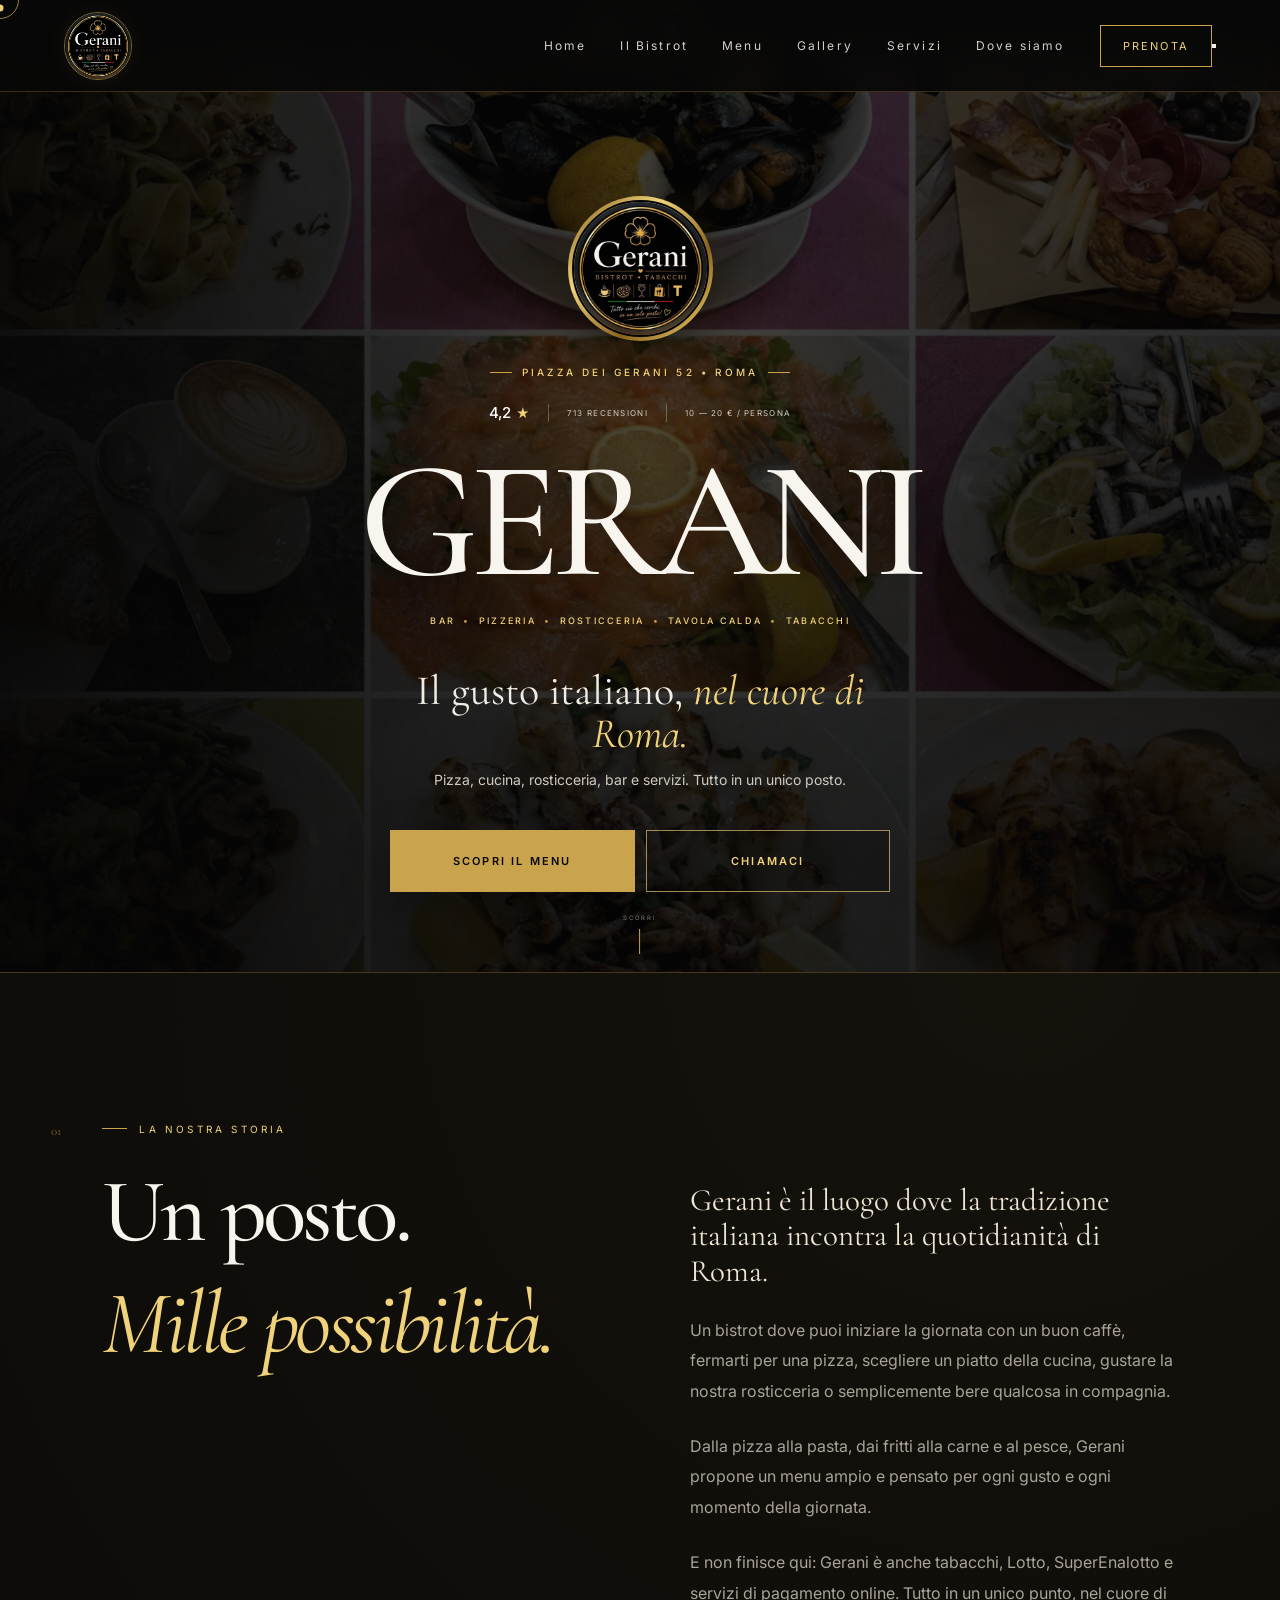
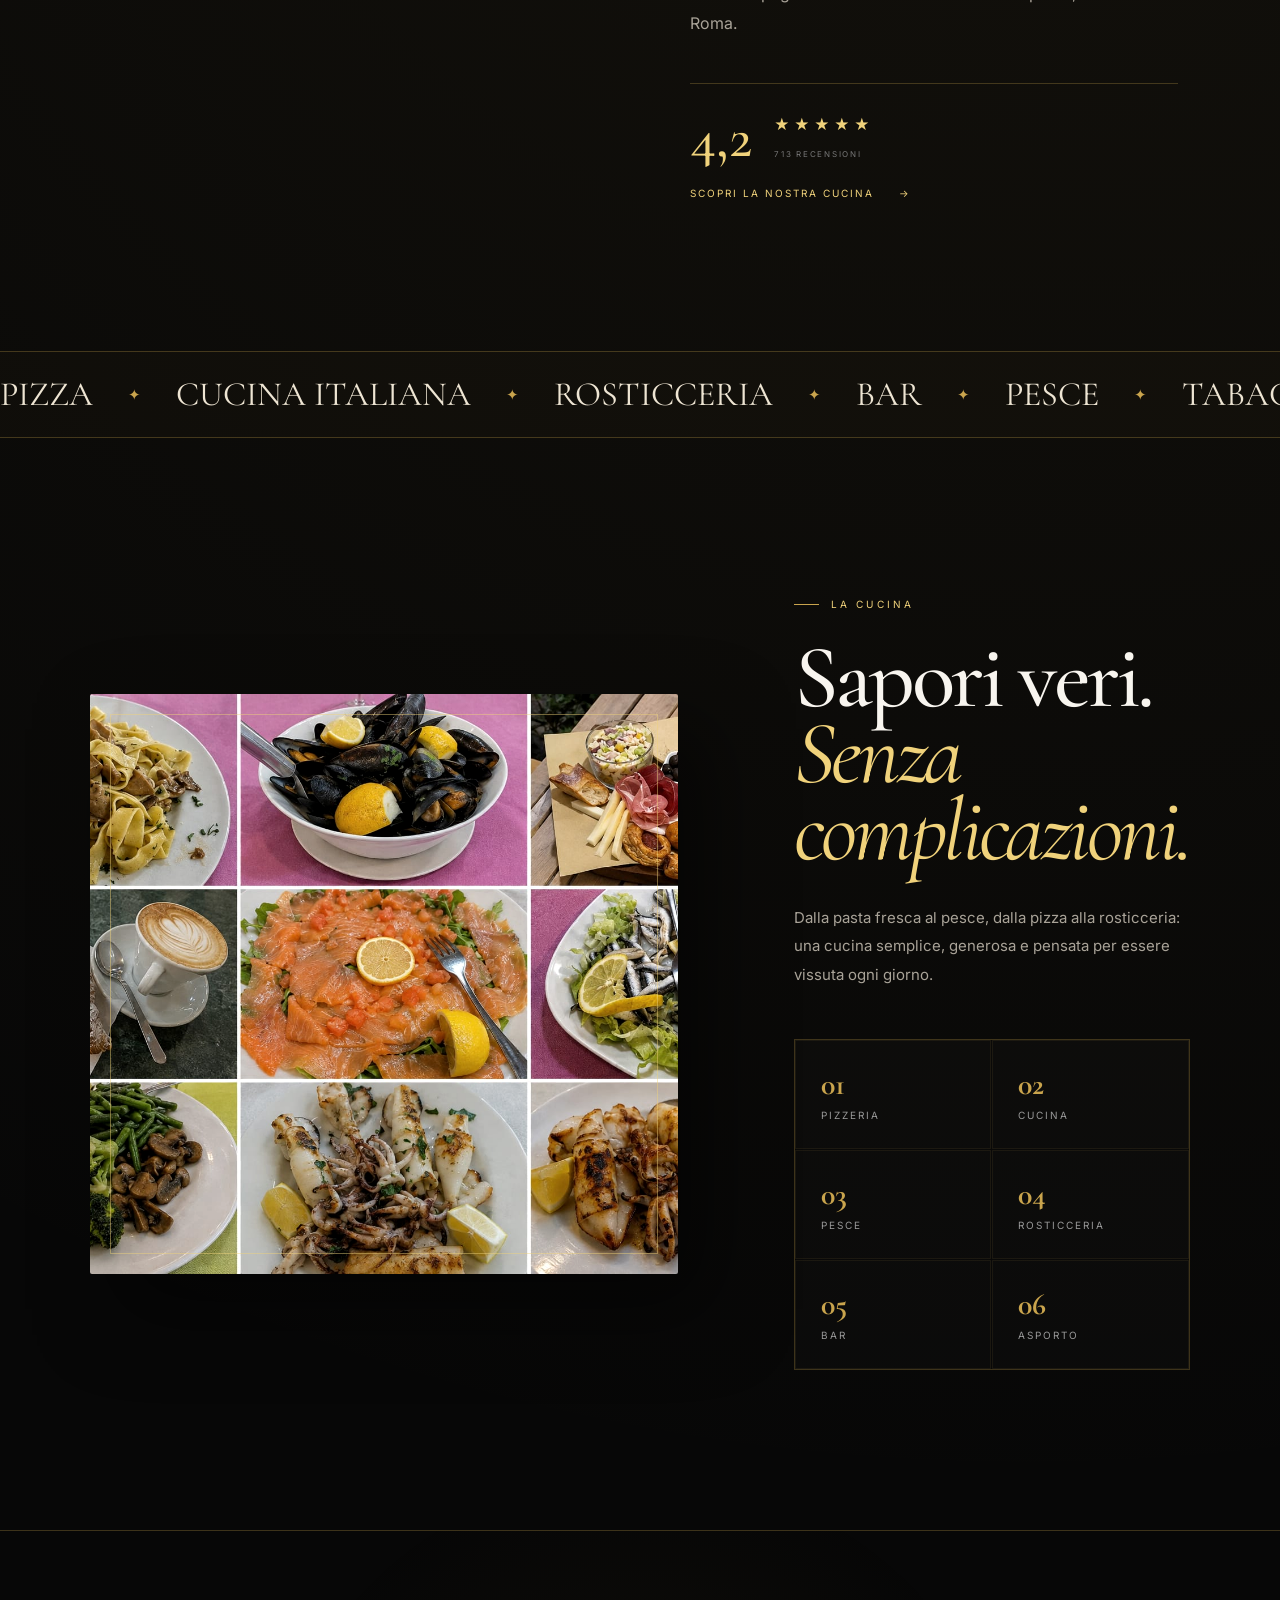
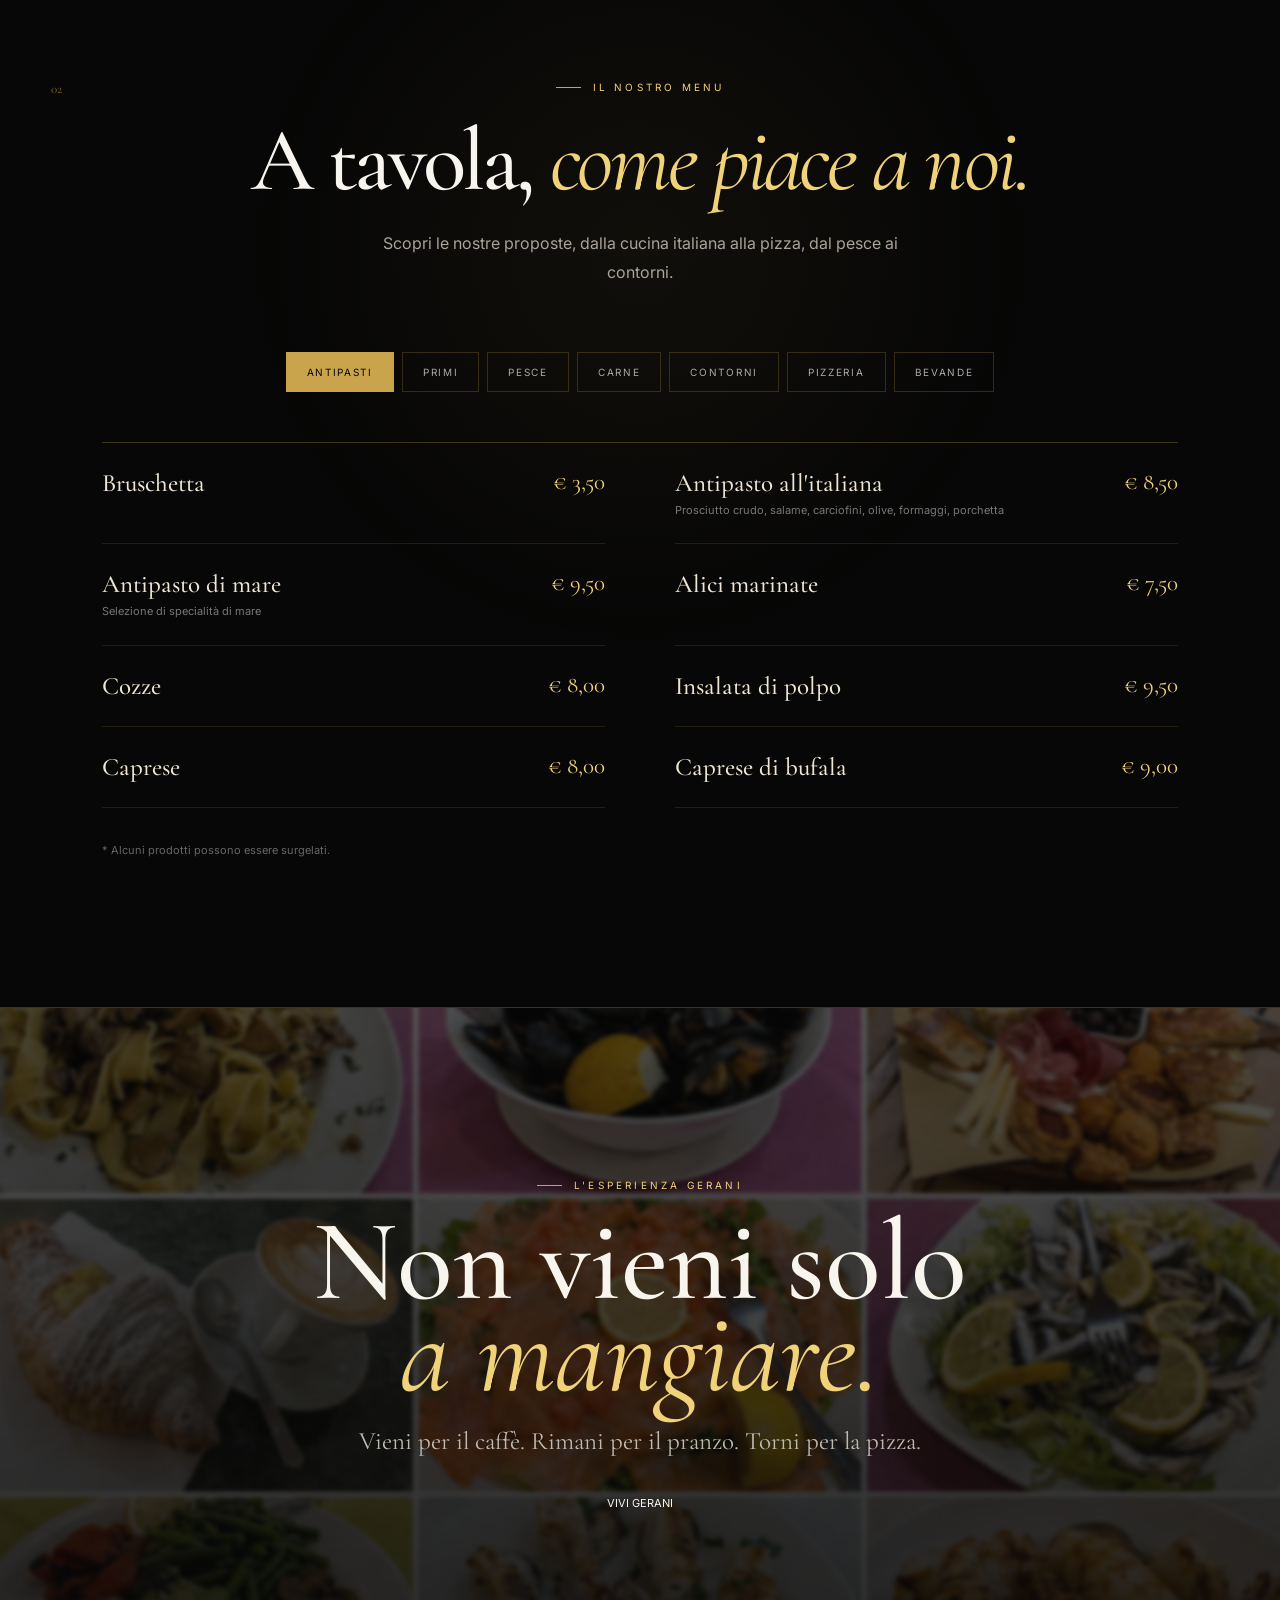
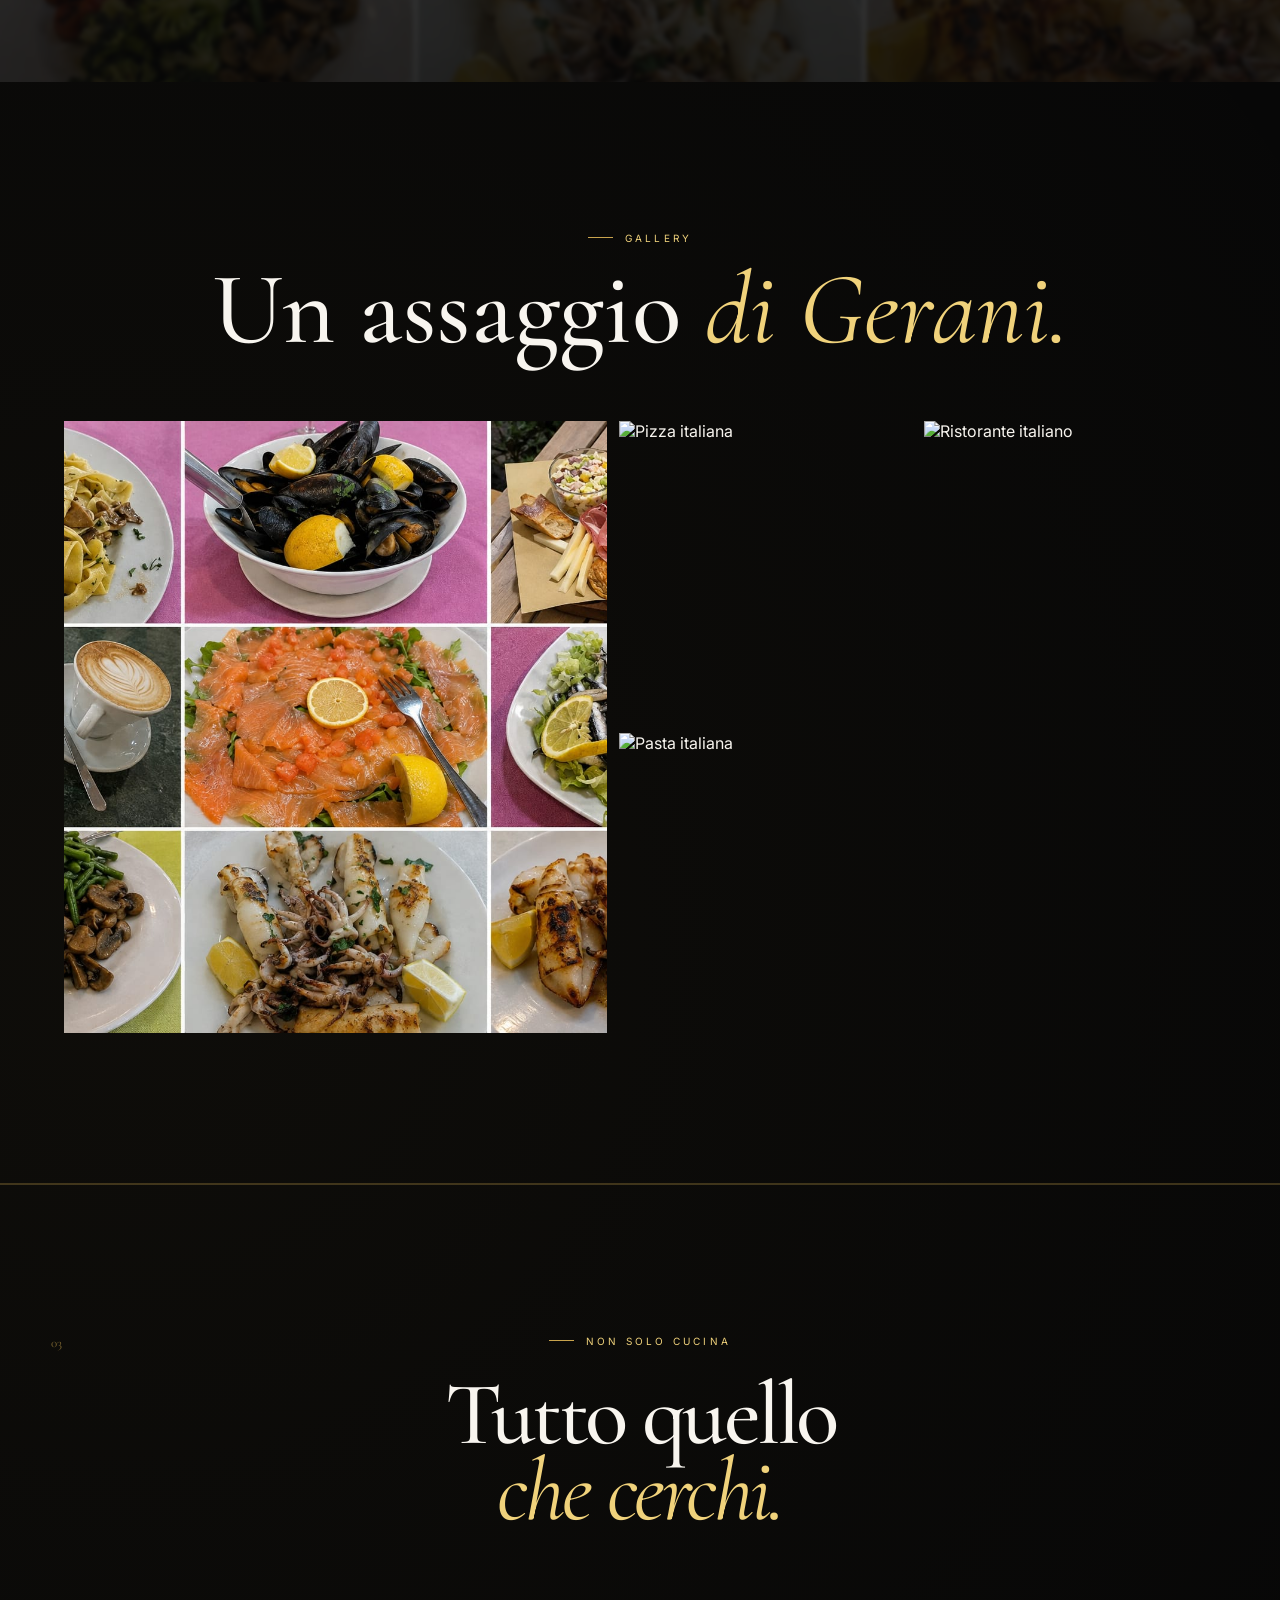
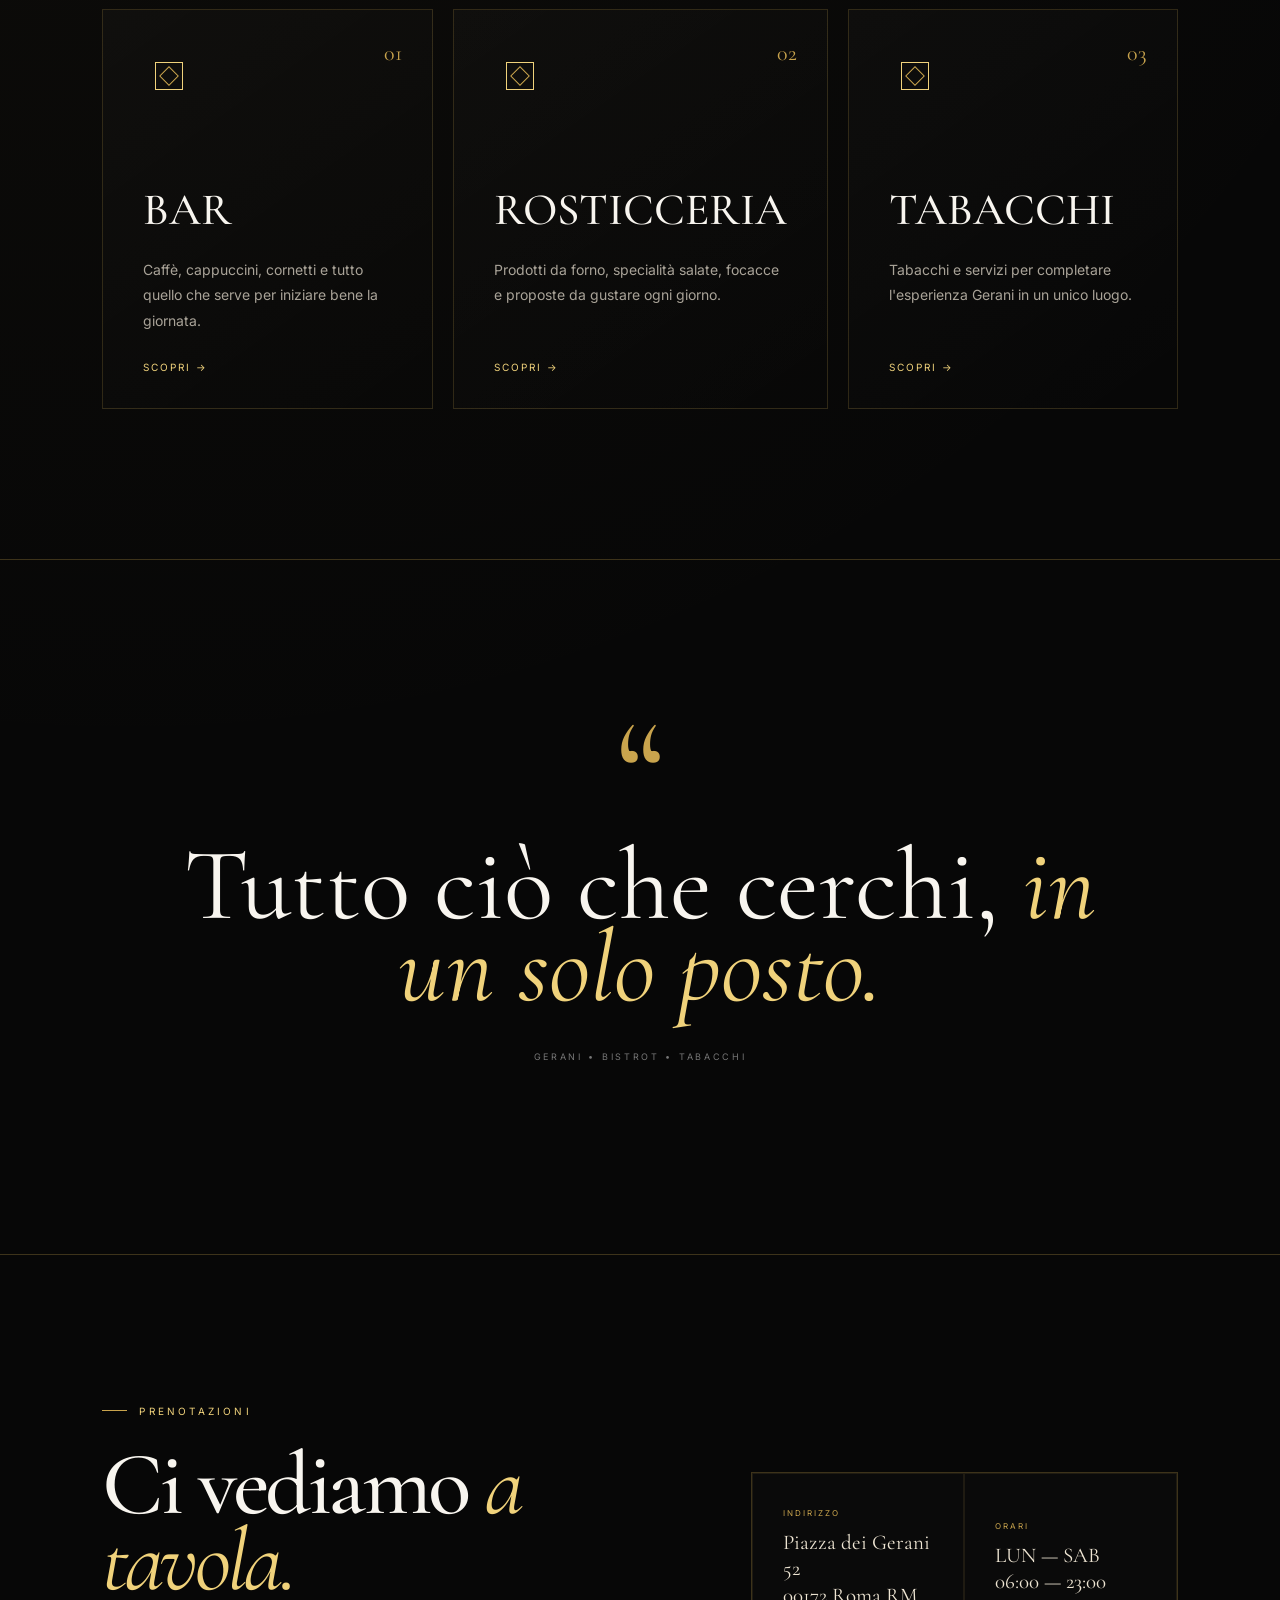
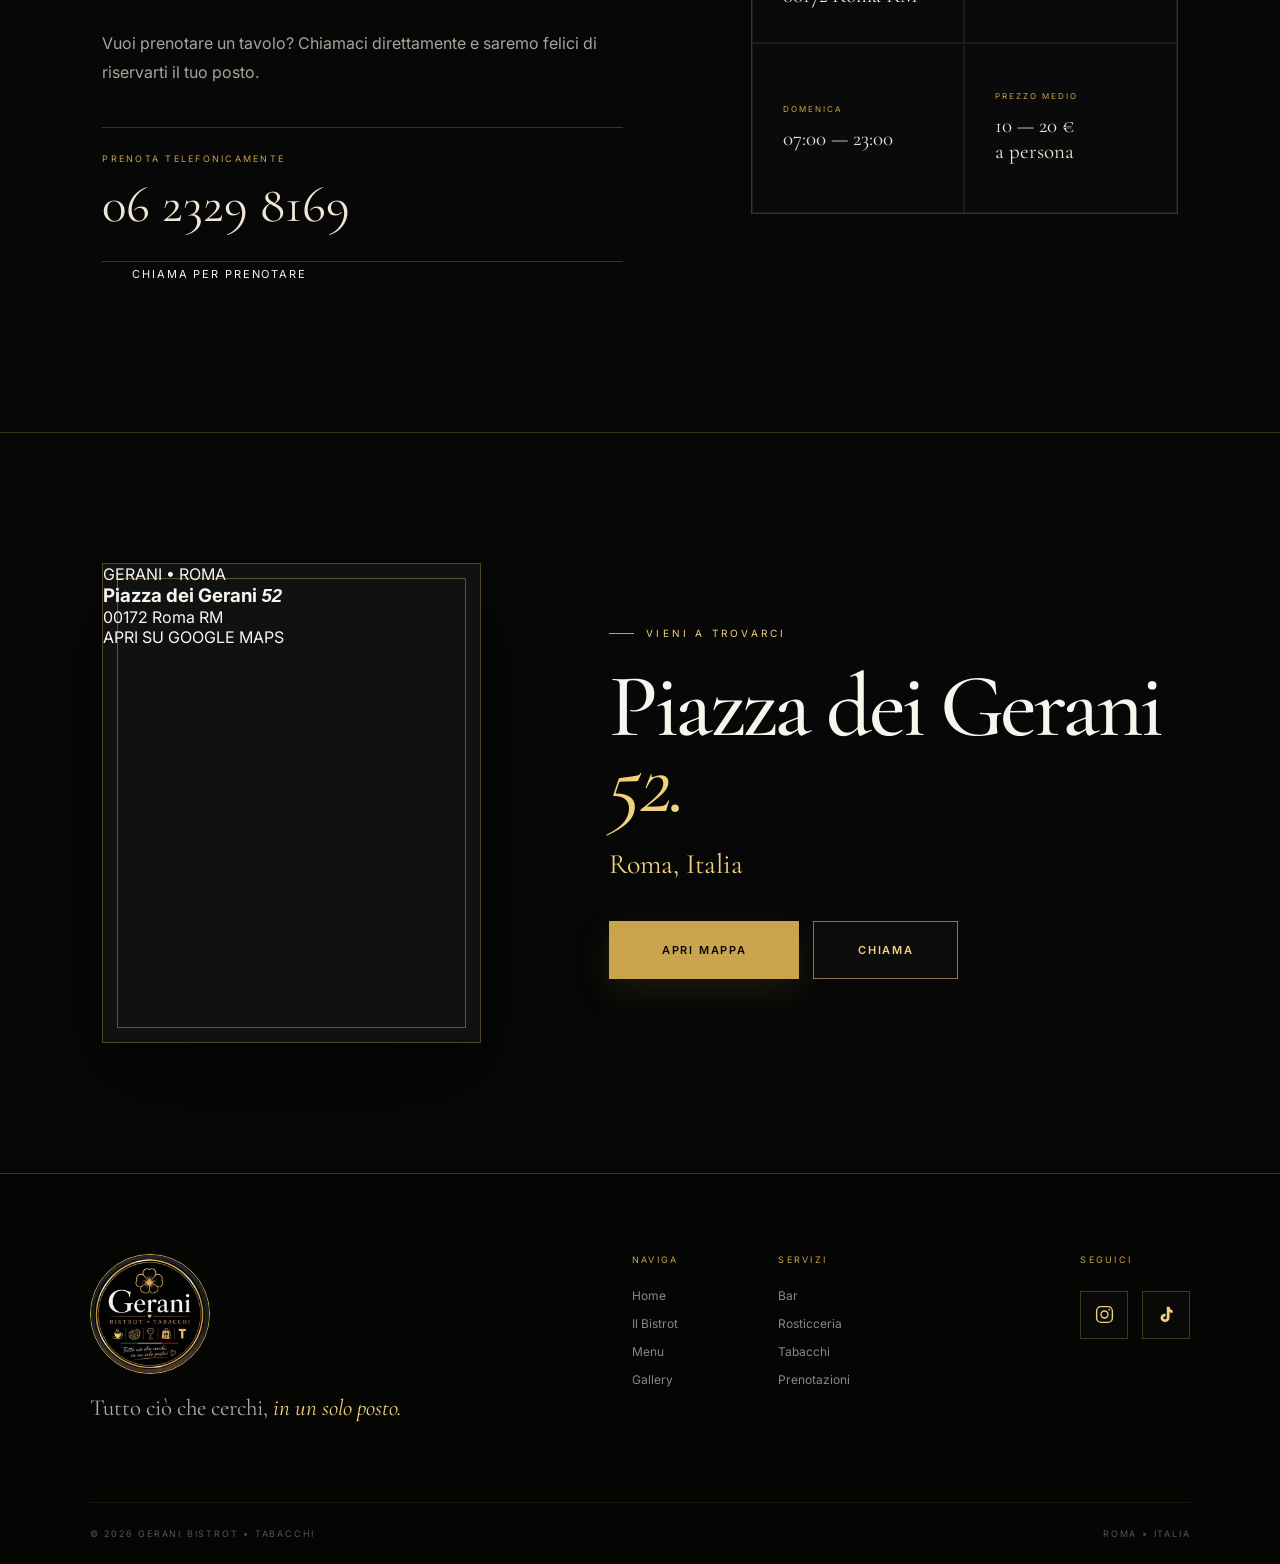
==== commit 611a7b86: "Update index.html" ====
--- a/index.html
+++ b/index.html
@@ -750,55 +750,81 @@
 
 </section>
 
-
-        <!-- CONTACT -->
-        <section class="contact" id="contatti">
-
-            <div class="contact-map reveal">
-
-    <iframe
-        src="https://www.google.com/maps?q=Piazza%20dei%20Gerani%2052%2C%2000172%20Roma%20RM&output=embed"
-        loading="lazy"
-        referrerpolicy="no-referrer-when-downgrade"
-        allowfullscreen>
-    </iframe>
-
-</div>
-            <div class="contact-copy reveal">
-
-                <span class="section-label">
-                    <i></i> VIENI A TROVARCI
-                </span>
-
-                <h2>
+<!-- CONTACT -->
+<section class="contact" id="contatti">
+
+    <div class="contact-map reveal">
+
+        <div class="map-placeholder">
+
+            <div class="map-content">
+
+                <span class="map-label">GERANI • ROMA</span>
+
+                <h3>
                     Piazza dei Gerani
-                    <em>52.</em>
-                </h2>
+                    <em>52</em>
+                </h3>
 
                 <p>
-                    Roma, Italia
+                    00172 Roma RM
                 </p>
 
-                <div class="contact-buttons">
-
-                    <a href="https://www.google.com/maps/search/?api=1&query=Piazza%20dei%20Gerani%2052%20Roma"
-                        target="_blank"
-                        class="gold-button">
-
-                        <span>APRI MAPPA</span>
-
-
-                    </a>
-
-                    <a href="tel:0623298169" class="outline-button">
-                        CHIAMA
-                    </a>
-
-                </div>
-
-            </div>
-
-        </section>
+                <a
+                    href="https://www.google.com/maps/search/?api=1&query=Piazza%20dei%20Gerani%2052%20Roma"
+                    target="_blank"
+                    rel="noopener noreferrer"
+                    class="map-button">
+                    APRI SU GOOGLE MAPS
+                </a>
+
+            </div>
+
+        </div>
+
+    </div>
+
+
+    <div class="contact-copy reveal">
+
+        <span class="section-label">
+            <i></i> VIENI A TROVARCI
+        </span>
+
+        <h2>
+            Piazza dei Gerani
+            <em>52.</em>
+        </h2>
+
+        <p>
+            Roma, Italia
+        </p>
+
+        <div class="contact-buttons">
+
+            <a
+                href="https://www.google.com/maps/search/?api=1&query=Piazza%20dei%20Gerani%2052%20Roma"
+                target="_blank"
+                rel="noopener noreferrer"
+                class="gold-button">
+
+                <span>APRI MAPPA</span>
+
+            </a>
+
+            <a
+                href="tel:0623298169"
+                class="outline-button">
+
+                CHIAMA
+
+            </a>
+
+        </div>
+
+    </div>
+
+</section>
 
     </main>
 
@@ -900,4 +926,4 @@
 
 </body>
 
-</html>+</html>
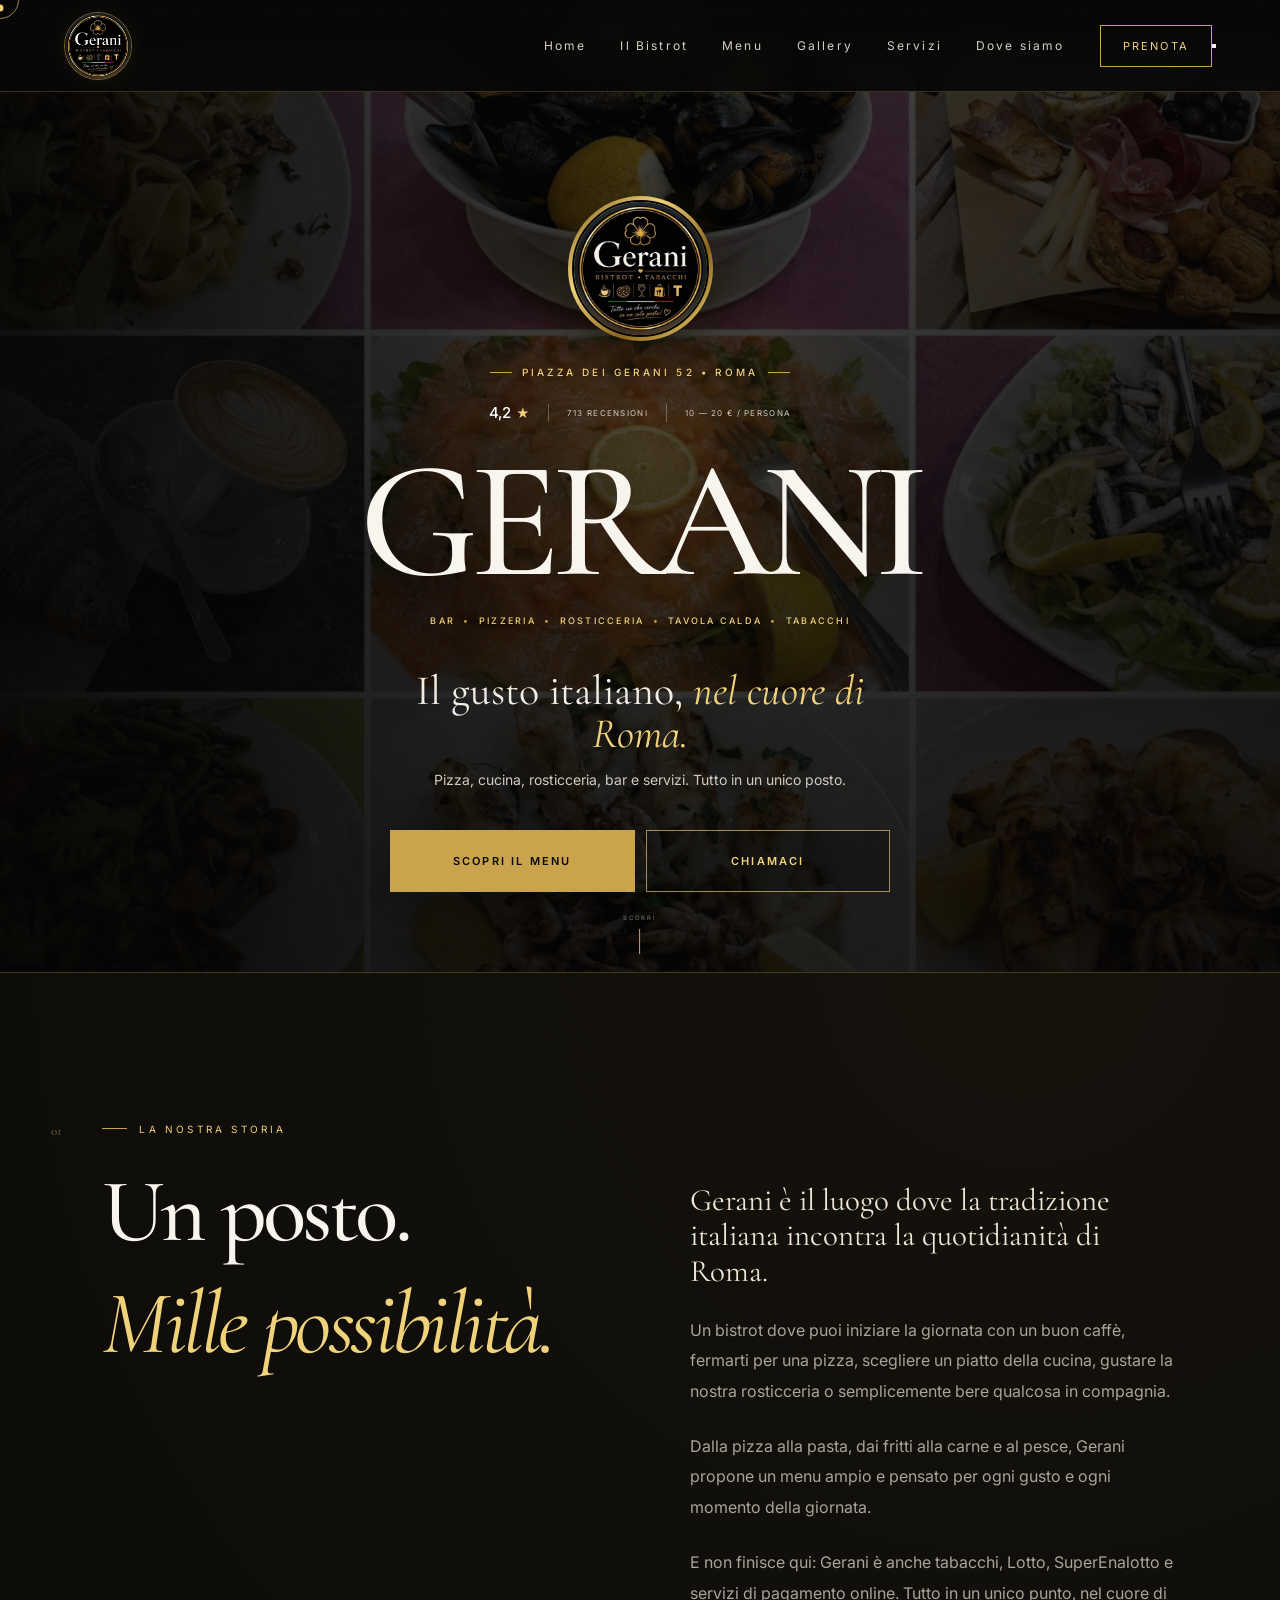
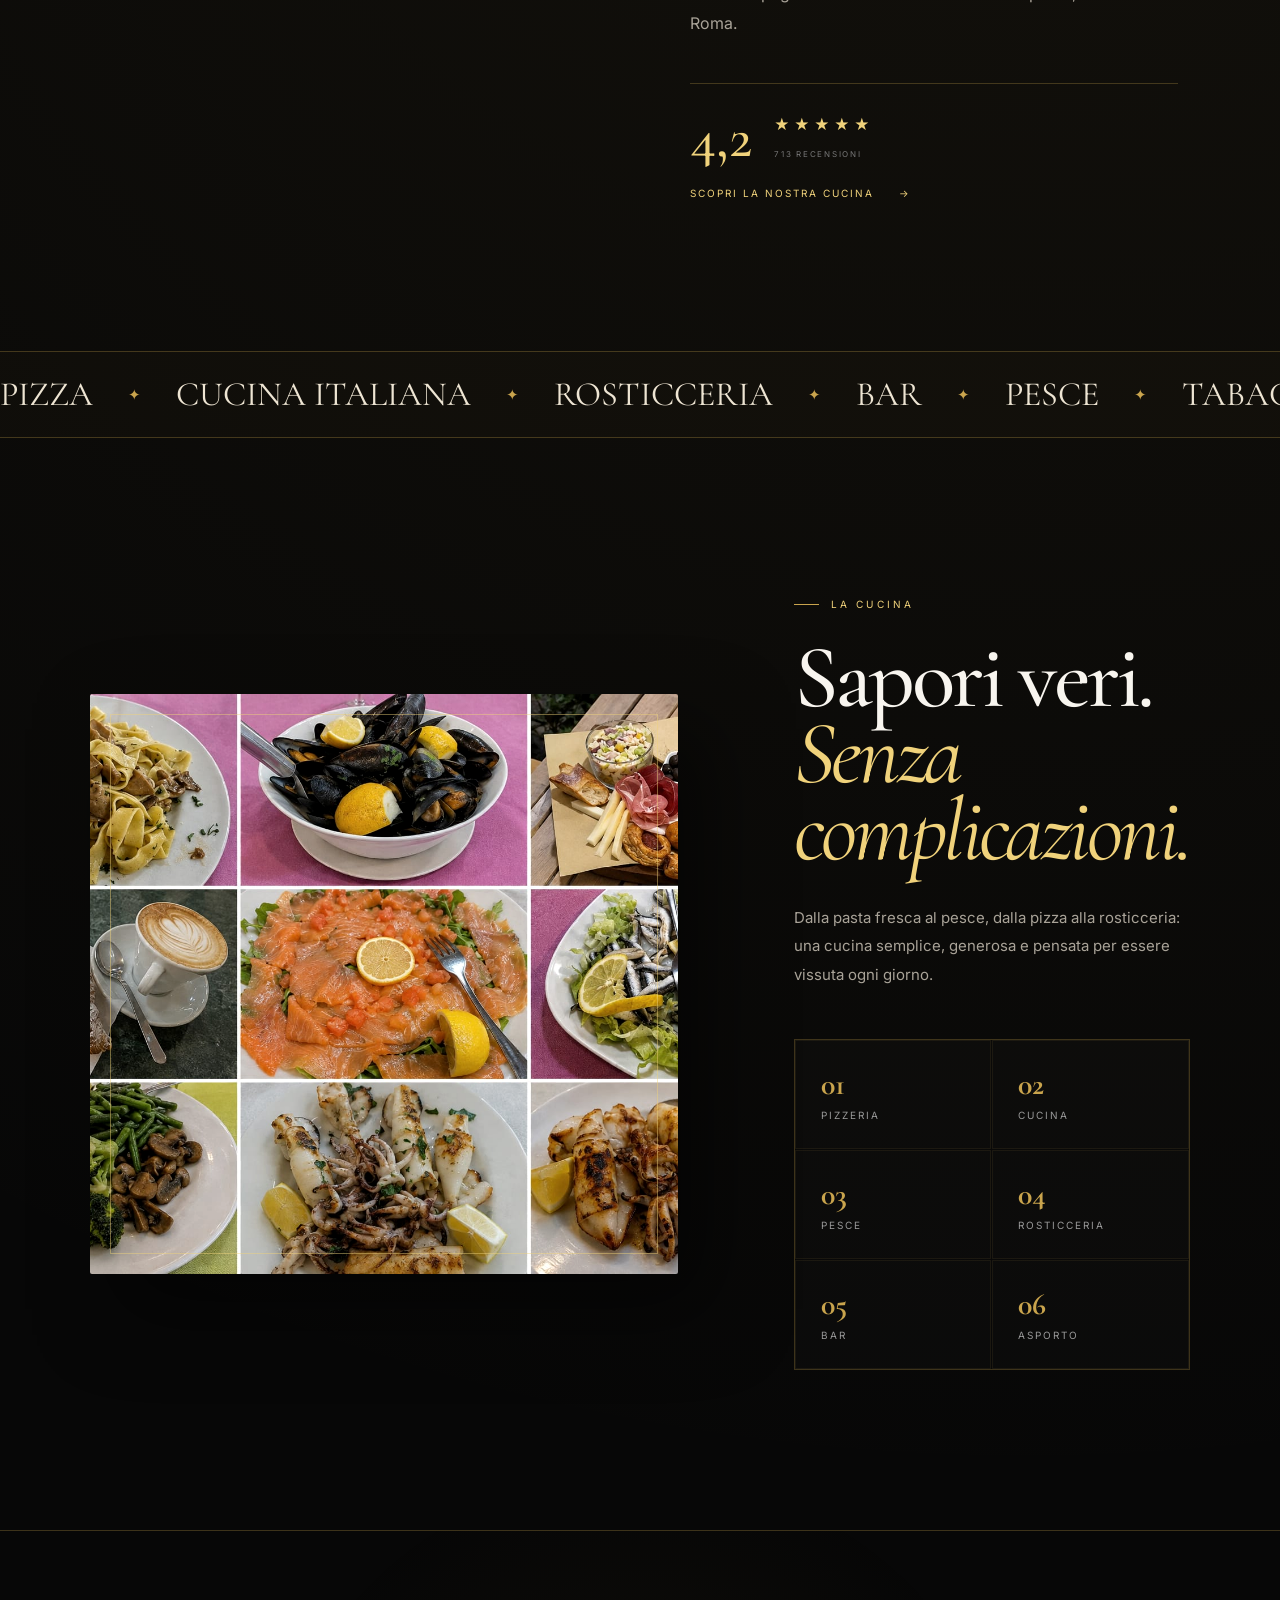
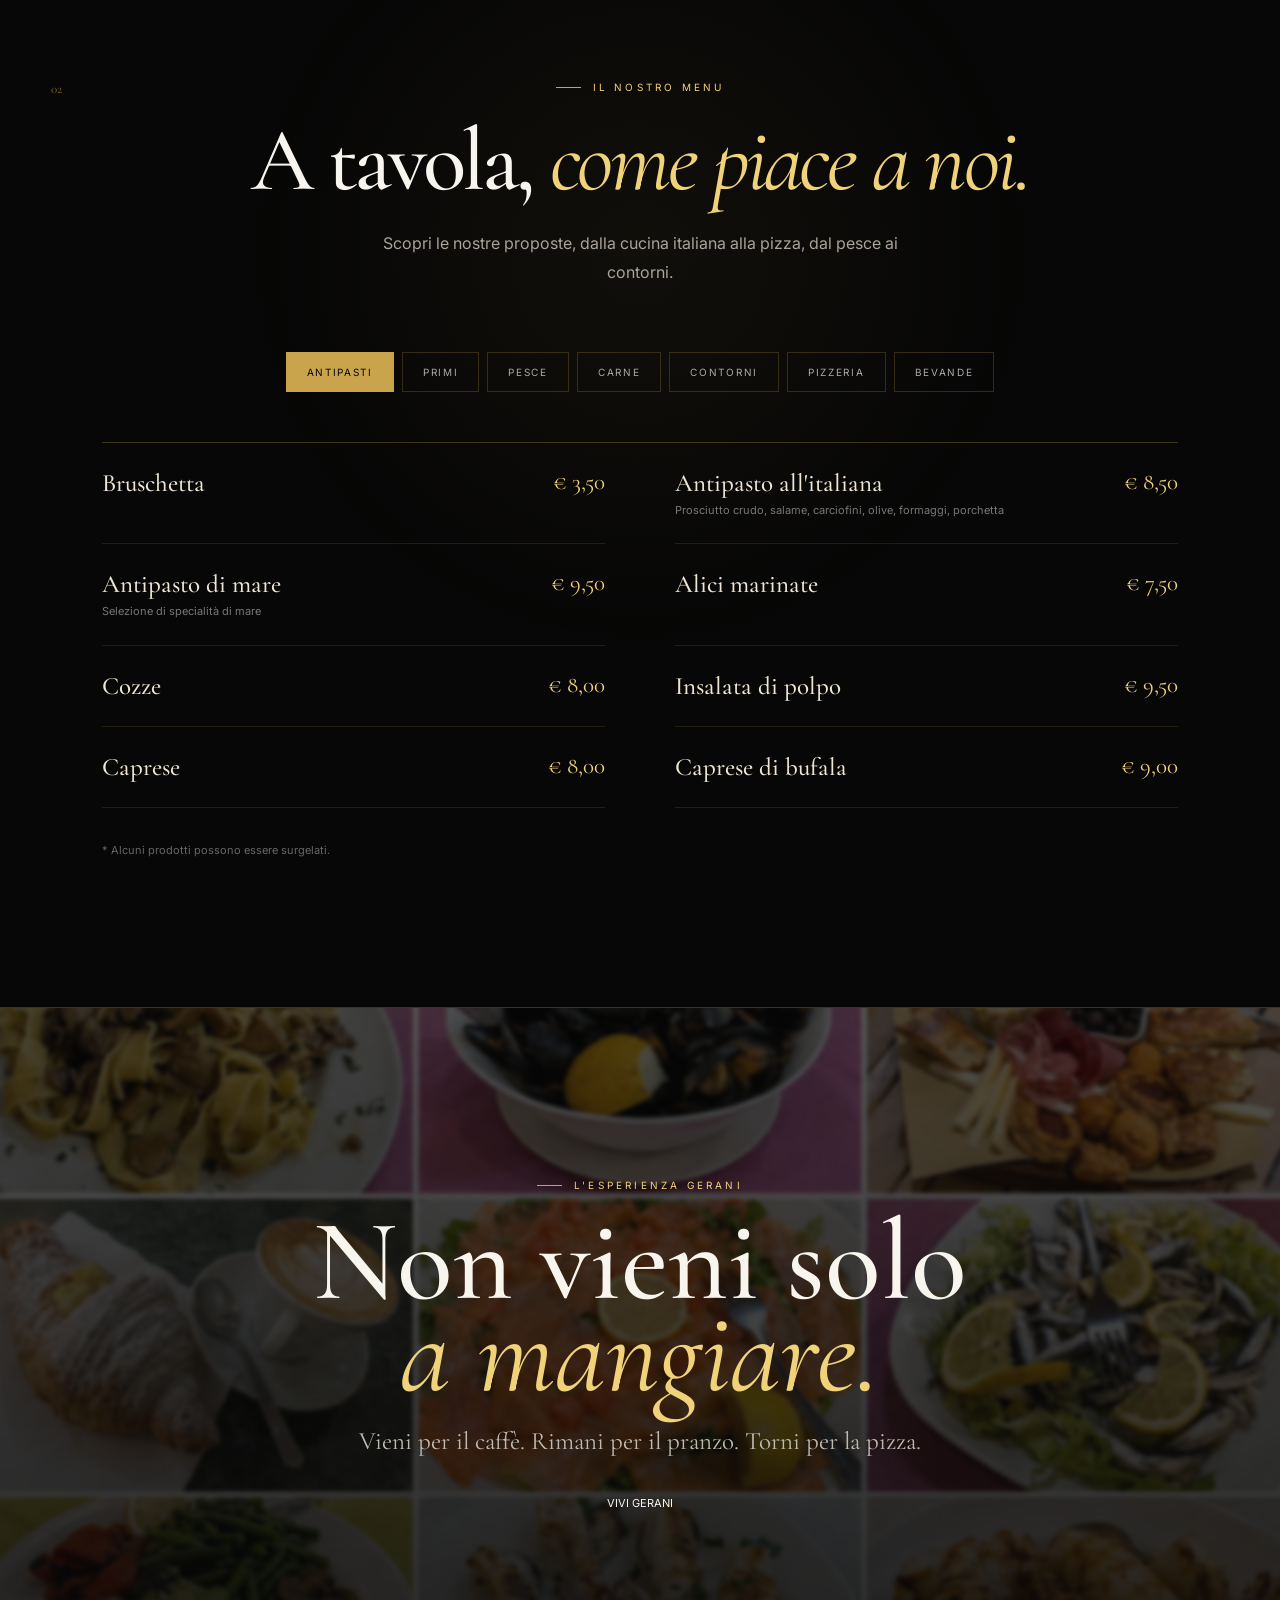
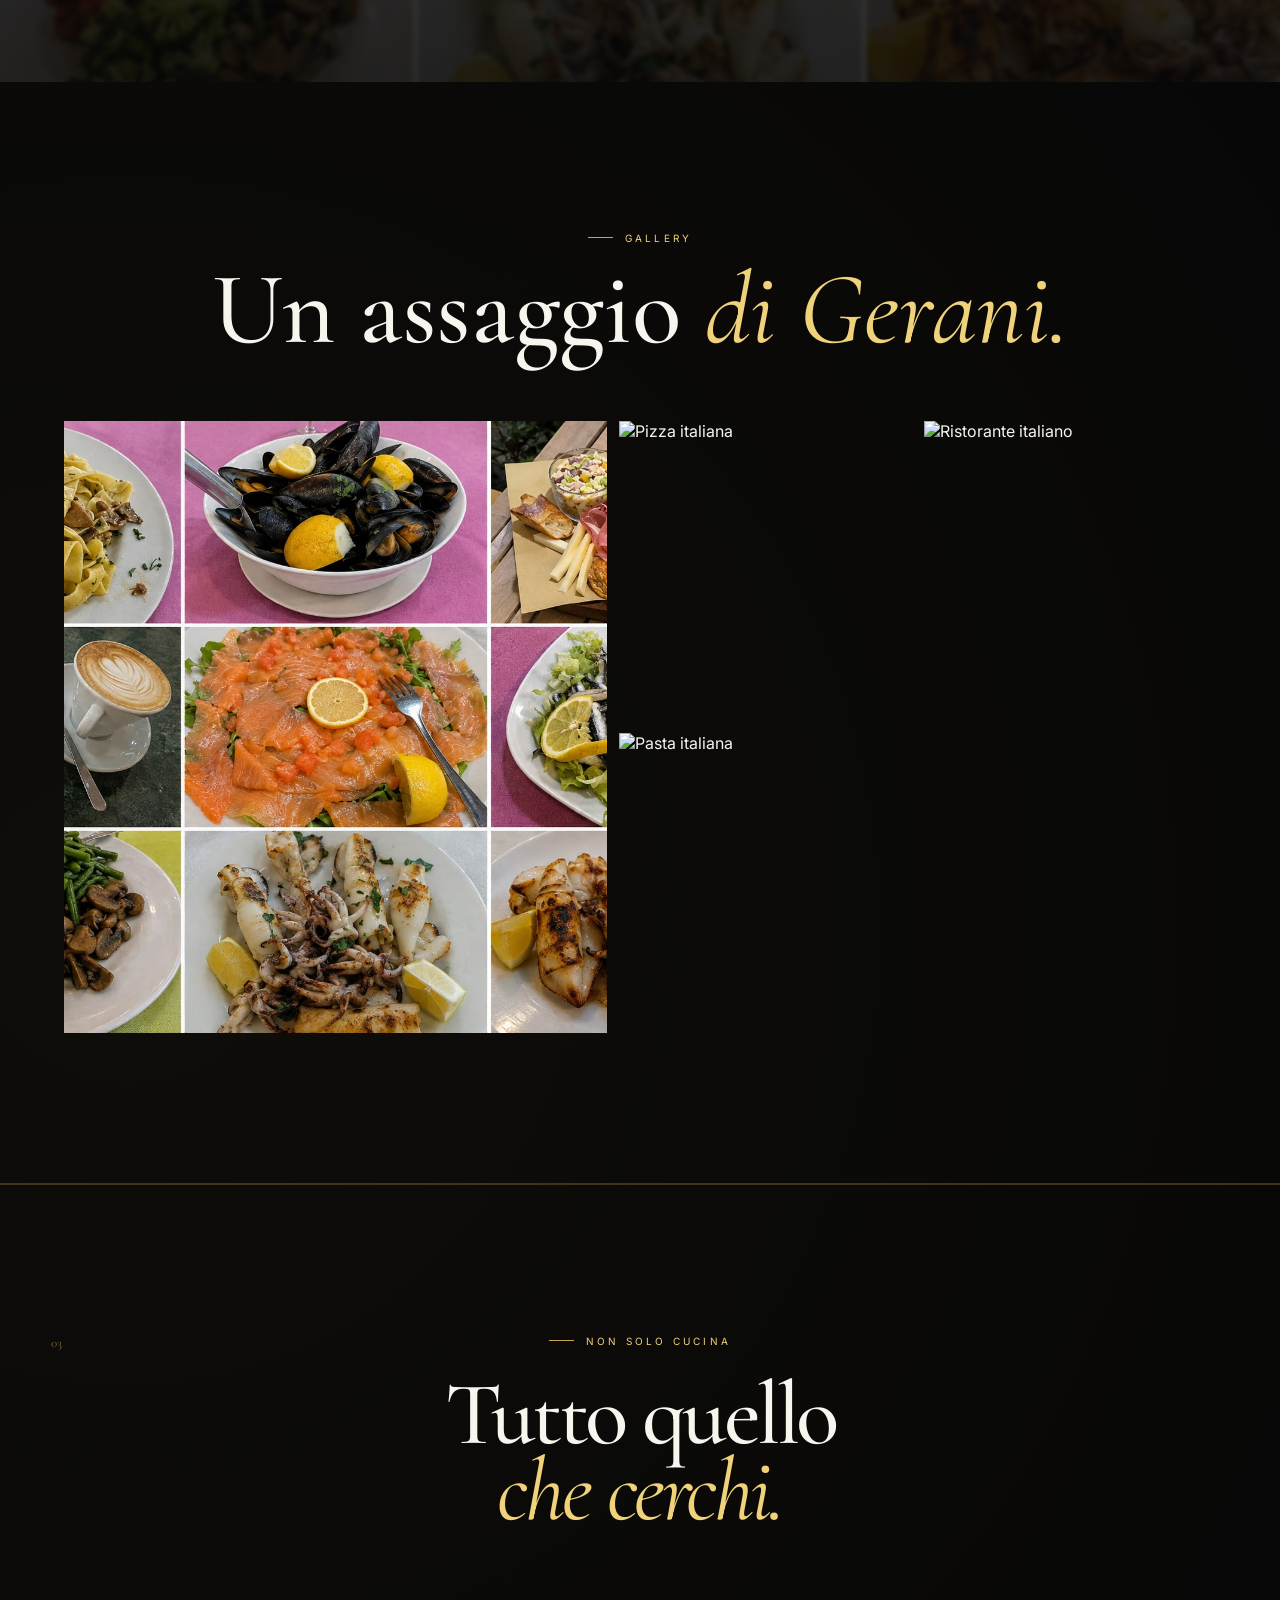
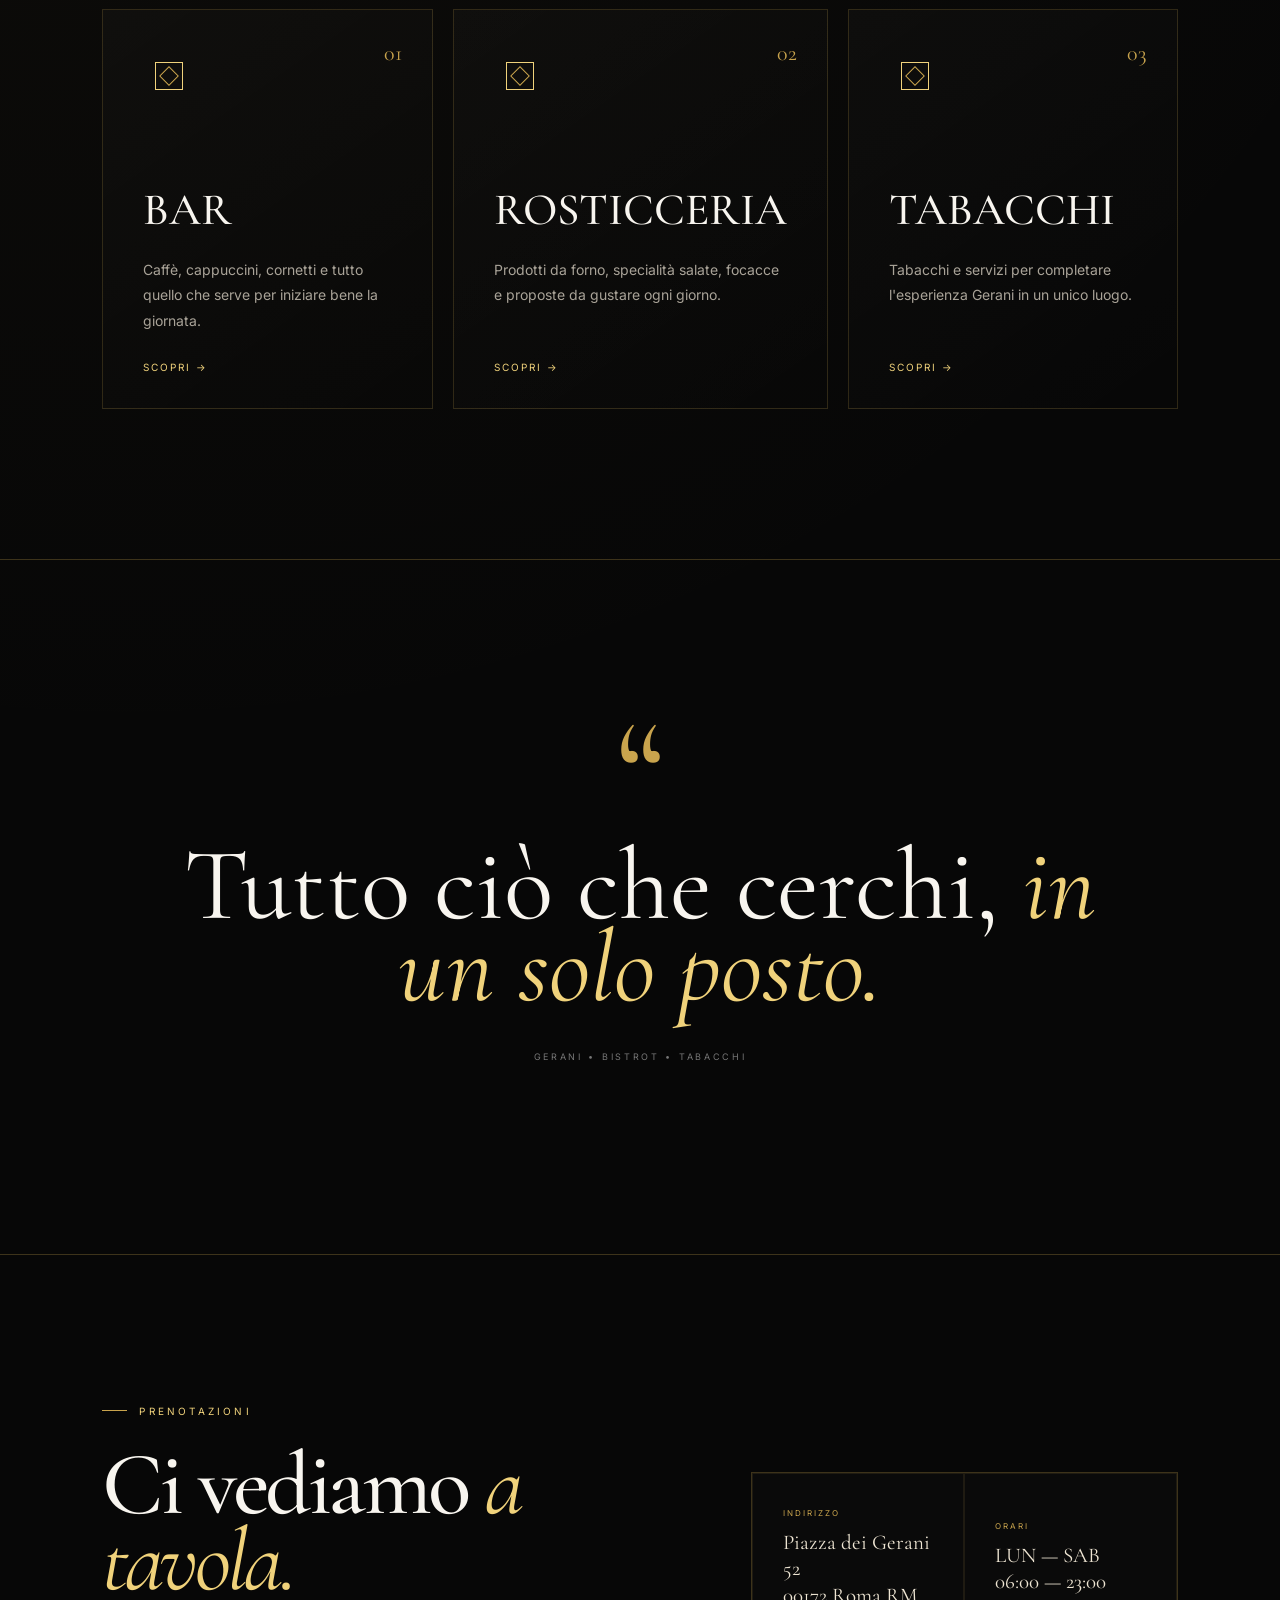
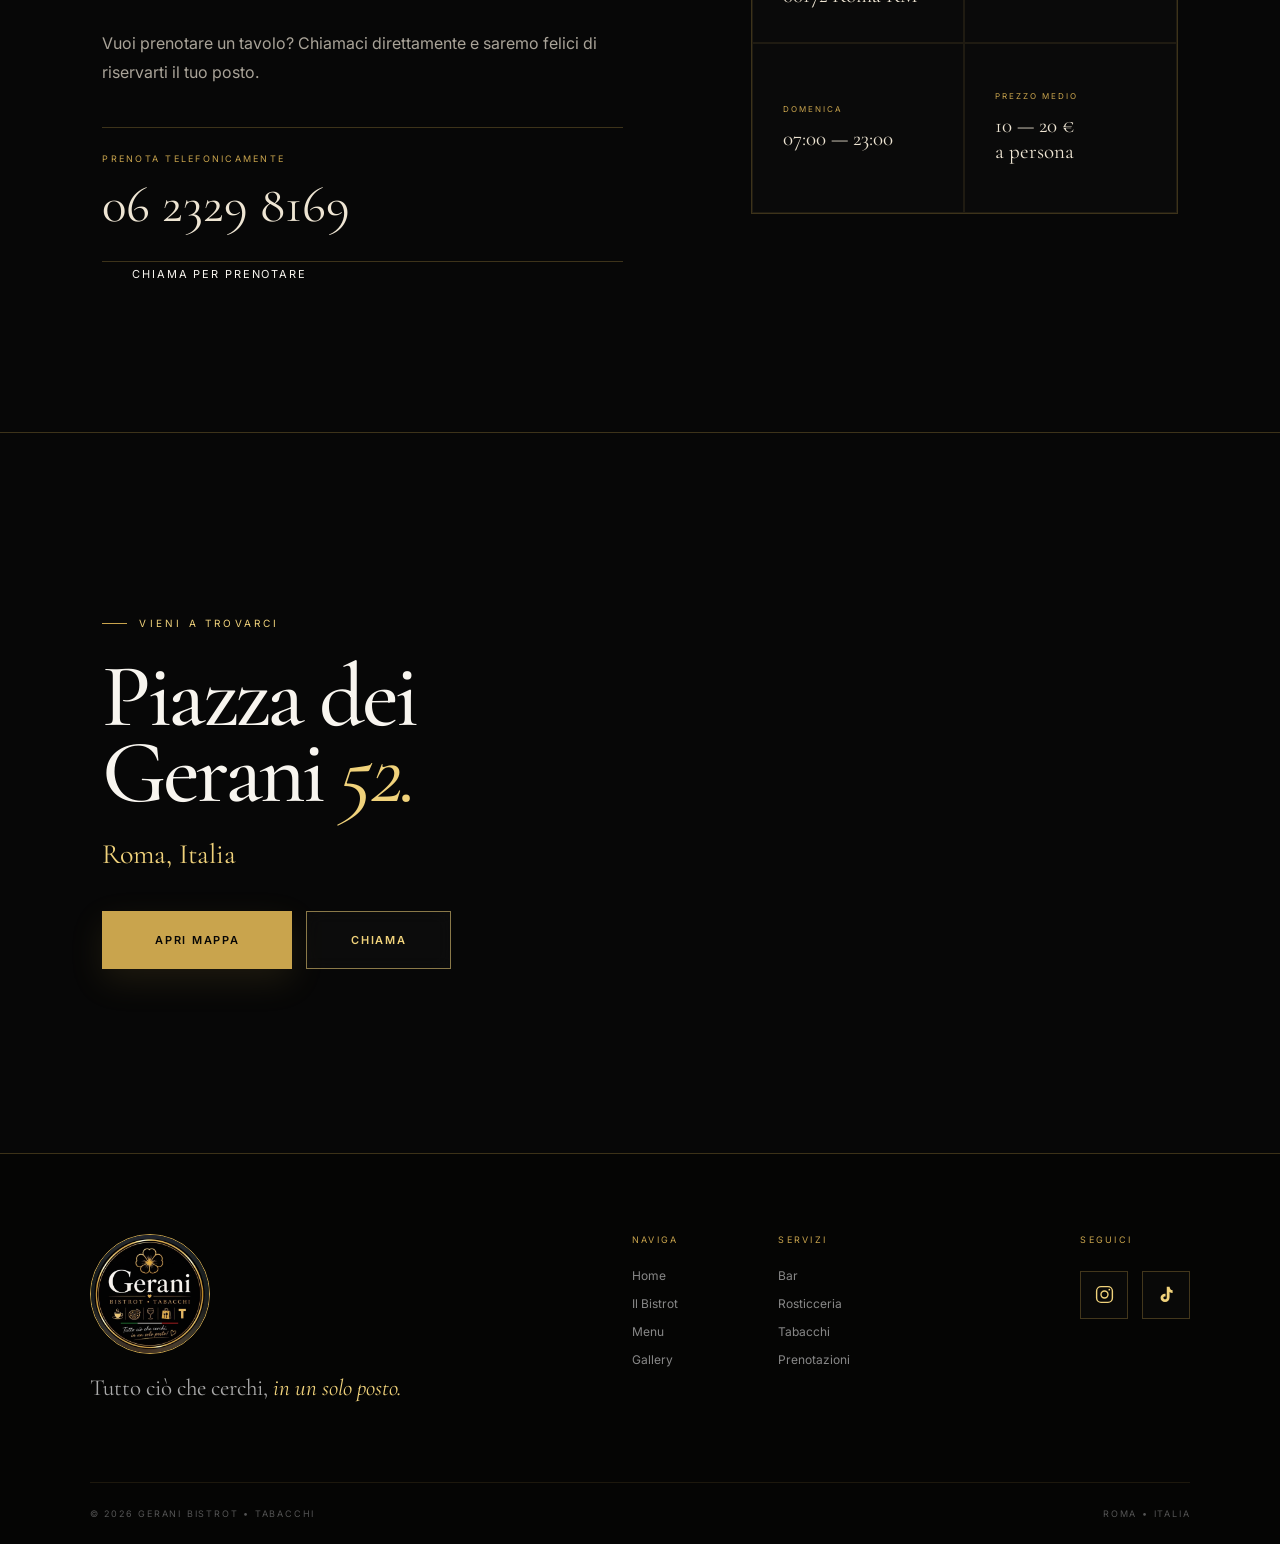
==== commit aaf0db59: "cancella mappa google" ====
--- a/index.html
+++ b/index.html
@@ -752,38 +752,6 @@
 
 <!-- CONTACT -->
 <section class="contact" id="contatti">
-
-    <div class="contact-map reveal">
-
-        <div class="map-placeholder">
-
-            <div class="map-content">
-
-                <span class="map-label">GERANI • ROMA</span>
-
-                <h3>
-                    Piazza dei Gerani
-                    <em>52</em>
-                </h3>
-
-                <p>
-                    00172 Roma RM
-                </p>
-
-                <a
-                    href="https://www.google.com/maps/search/?api=1&query=Piazza%20dei%20Gerani%2052%20Roma"
-                    target="_blank"
-                    rel="noopener noreferrer"
-                    class="map-button">
-                    APRI SU GOOGLE MAPS
-                </a>
-
-            </div>
-
-        </div>
-
-    </div>
-
 
     <div class="contact-copy reveal">
 
--- a/style.css
+++ b/style.css
@@ -3800,4 +3800,193 @@
 .navbar::before,
 .navbar::after {
     display: none !important;
-}+}
+
+/* =========================================
+   CONTACT MAP
+========================================= */
+
+.contact-map {
+    width: 100%;
+    min-height: 480px;
+    position: relative;
+    overflow: hidden;
+    border: 1px solid rgba(201,164,77,.28);
+    background: #111;
+}
+
+.map-placeholder {
+    width: 100%;
+    height: 100%;
+    min-height: 480px;
+
+    display: flex;
+    align-items: center;
+    justify-content: center;
+
+    position: relative;
+
+    background:
+        radial-gradient(
+            circle at 50% 50%,
+            rgba(201,164,77,.13),
+            transparent 45%
+        ),
+        linear-gradient(
+            rgba(7,7,7,.88),
+            rgba(7,7,7,.96)
+        );
+
+    overflow: hidden;
+}
+
+/* Griglia stile mappa */
+
+.map-placeholder::before {
+    content: "";
+    position: absolute;
+    inset: 0;
+
+    background-image:
+        linear-gradient(
+            rgba(201,164,77,.07) 1px,
+            transparent 1px
+        ),
+        linear-gradient(
+            90deg,
+            rgba(201,164,77,.07) 1px,
+            transparent 1px
+        );
+
+    background-size: 55px 55px;
+
+    transform: perspective(600px) rotateX(8deg) scale(1.1);
+
+    opacity: .7;
+}
+
+/* Cerchi decorativi */
+
+.map-placeholder::after {
+    content: "";
+    position: absolute;
+
+    width: 280px;
+    height: 280px;
+
+    border: 1px solid rgba(201,164,77,.18);
+    border-radius: 50%;
+
+    box-shadow:
+        0 0 0 45px rgba(201,164,77,.025),
+        0 0 0 90px rgba(201,164,77,.018);
+}
+
+/* Contenuto */
+
+.map-content {
+    position: relative;
+    z-index: 3;
+
+    text-align: center;
+
+    padding: 40px;
+}
+
+.map-label {
+    display: block;
+
+    margin-bottom: 20px;
+
+    color: var(--gold-light);
+
+    font-size: 9px;
+
+    letter-spacing: .3em;
+}
+
+.map-content h3 {
+    font-family: var(--serif);
+
+    font-size: clamp(38px, 4vw, 60px);
+
+    font-weight: 400;
+
+    line-height: .95;
+
+    color: var(--white);
+}
+
+.map-content h3 em {
+    color: var(--gold-light);
+    font-style: normal;
+}
+
+.map-content p {
+    margin-top: 15px;
+
+    color: #aaa;
+
+    font-size: 12px;
+
+    letter-spacing: .12em;
+}
+
+.map-button {
+    display: inline-flex;
+
+    margin-top: 30px;
+
+    padding: 15px 24px;
+
+    border: 1px solid var(--gold);
+
+    color: var(--gold-light);
+
+    font-size: 9px;
+
+    letter-spacing: .2em;
+
+    transition:
+        background .3s ease,
+        color .3s ease,
+        transform .3s ease;
+}
+
+.map-button:hover {
+    background: var(--gold);
+
+    color: #080706;
+
+    transform: translateY(-3px);
+
+    box-shadow:
+        0 12px 35px rgba(201,164,77,.2);
+}
+
+
+/* MOBILE */
+
+@media (max-width: 650px) {
+
+    .contact-map {
+        min-height: 390px;
+    }
+
+    .map-placeholder {
+        min-height: 390px;
+    }
+
+    .map-content {
+        padding: 25px;
+    }
+
+    .map-content h3 {
+        font-size: 43px;
+    }
+
+    .map-button {
+        padding: 15px 18px;
+        font-size: 8px;
+    }
+}
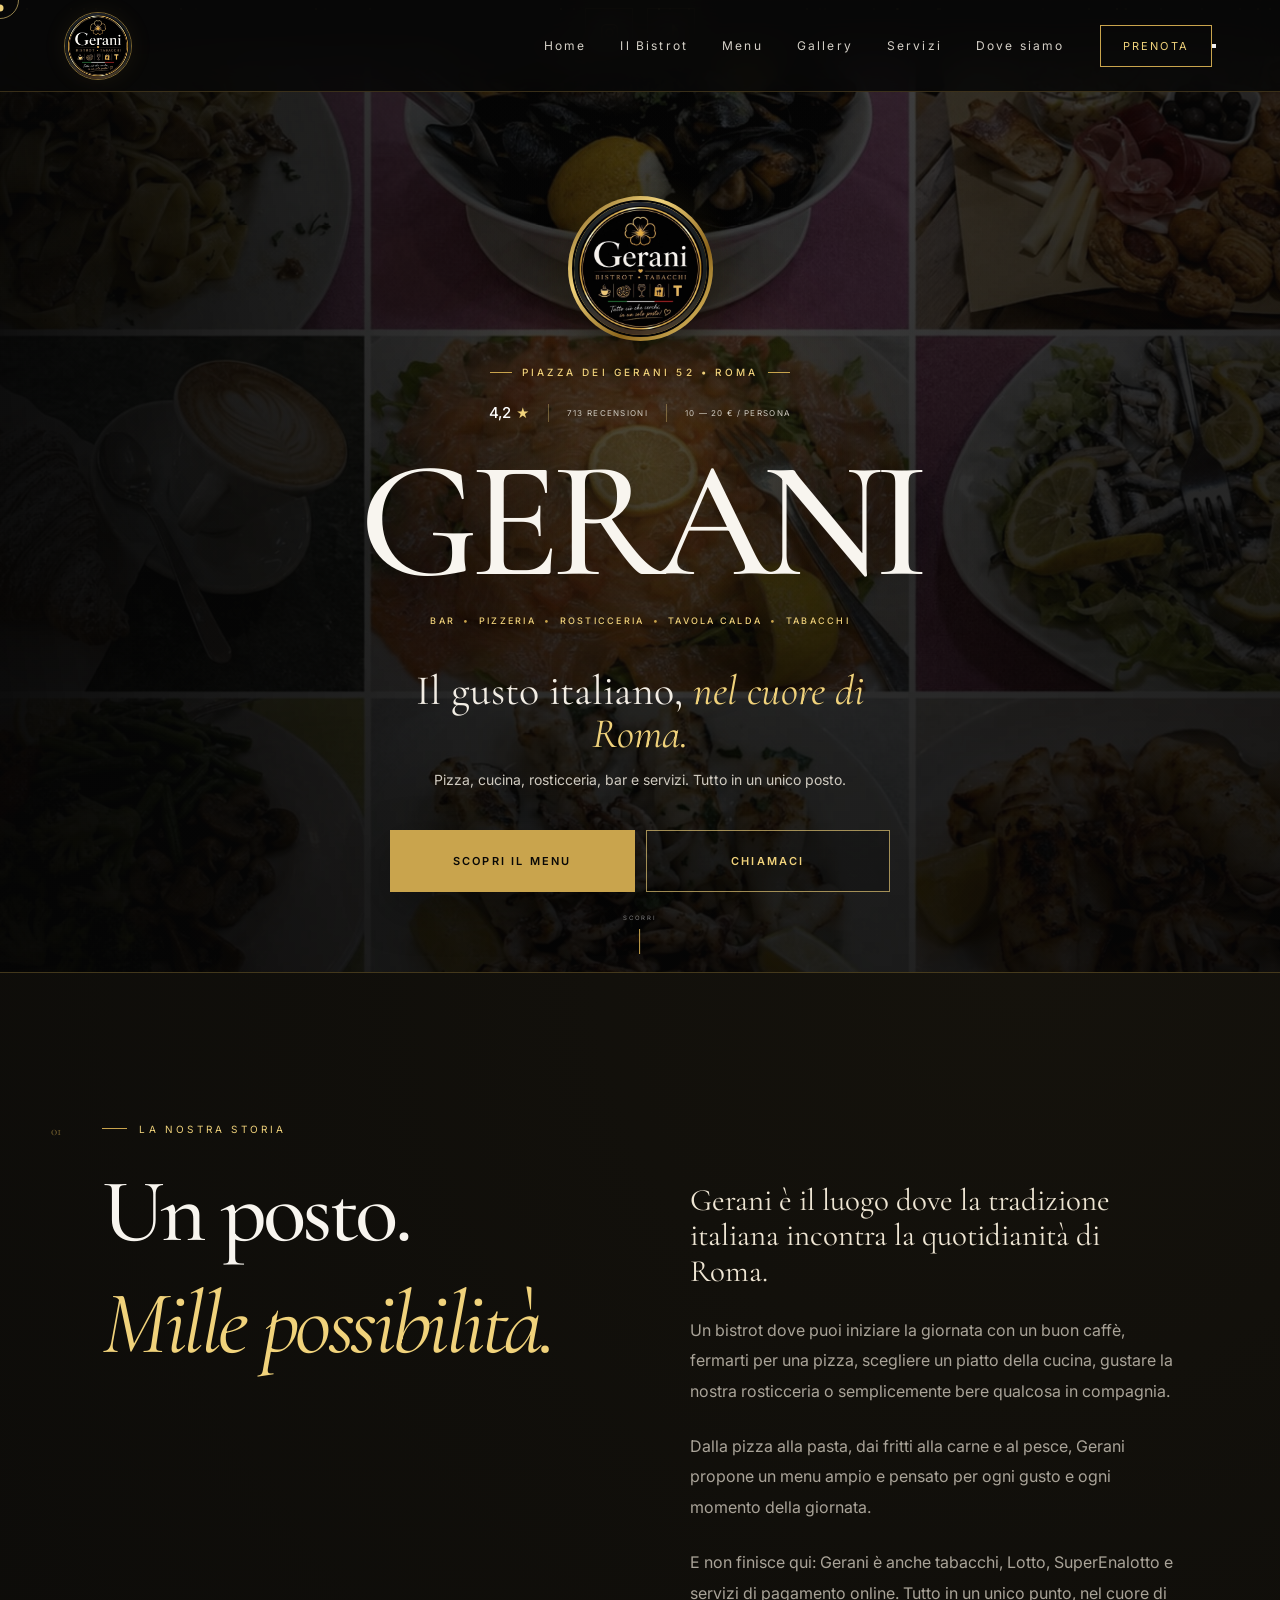
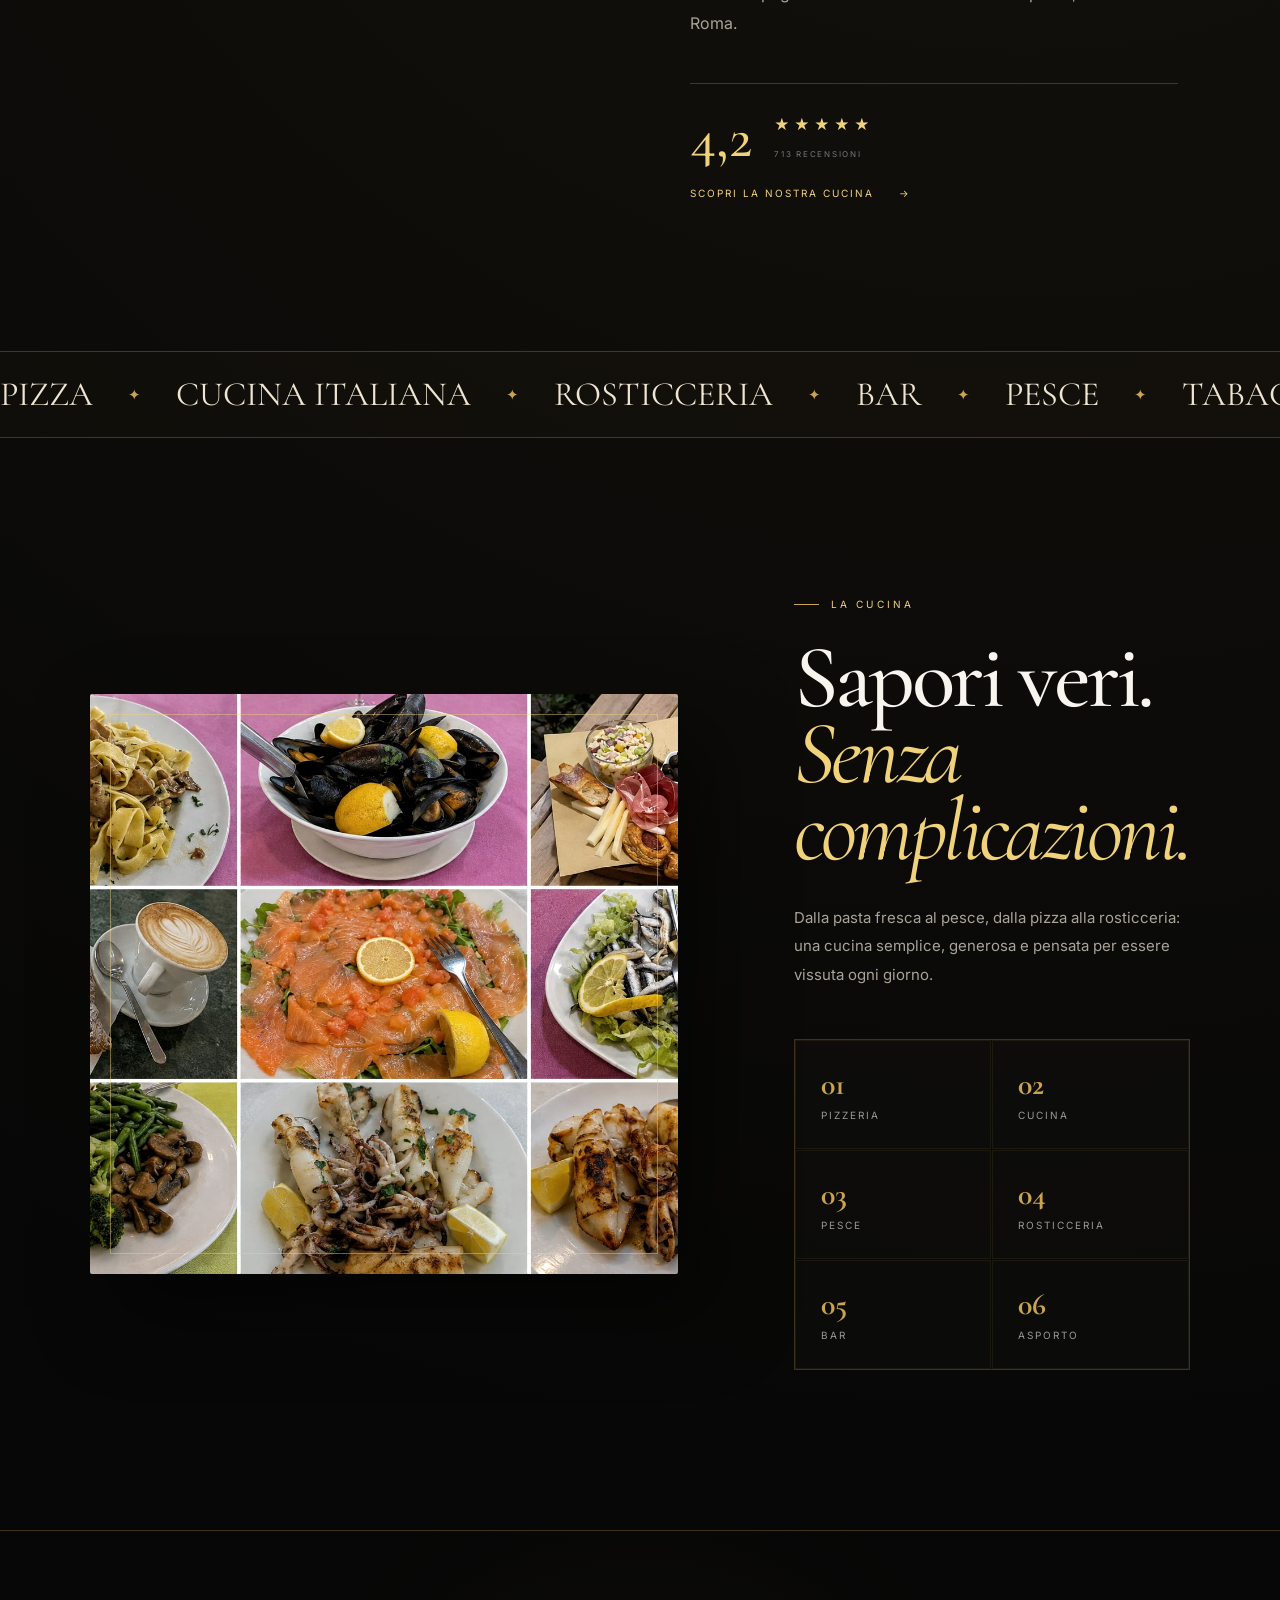
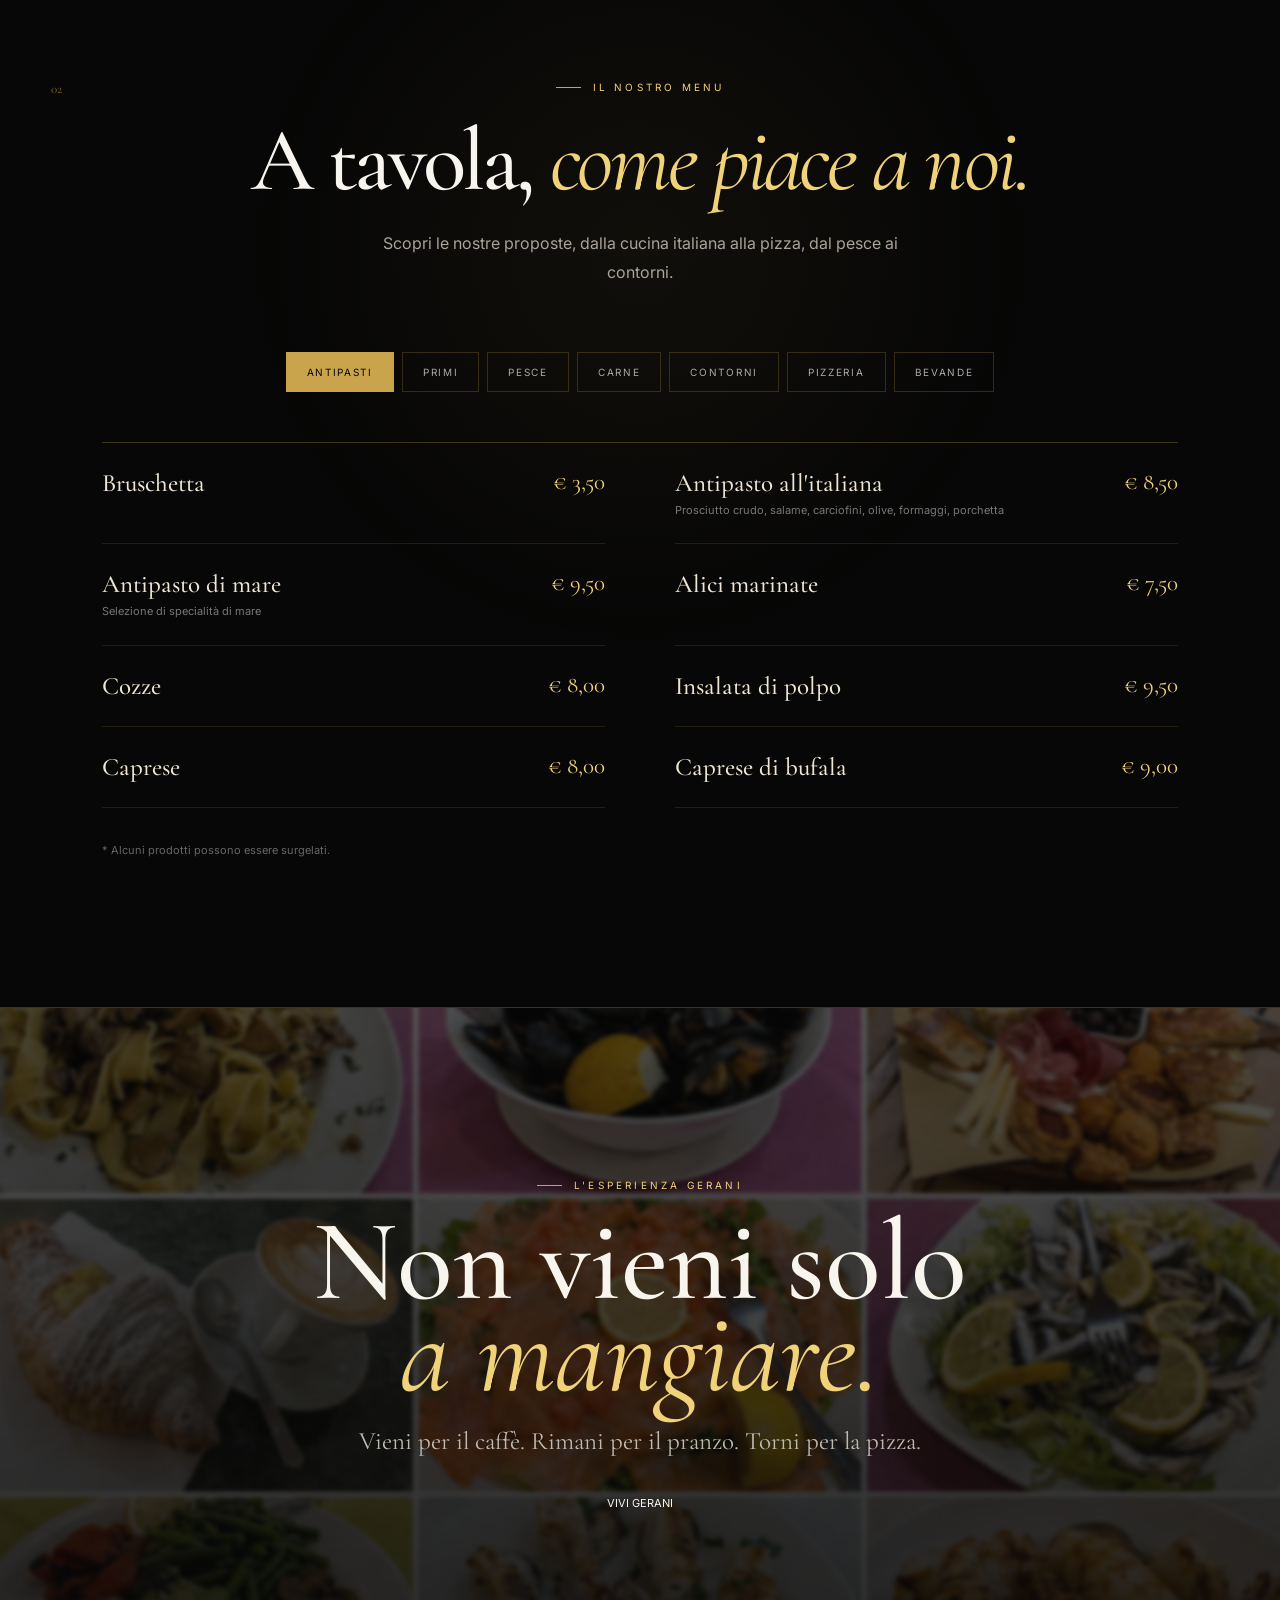
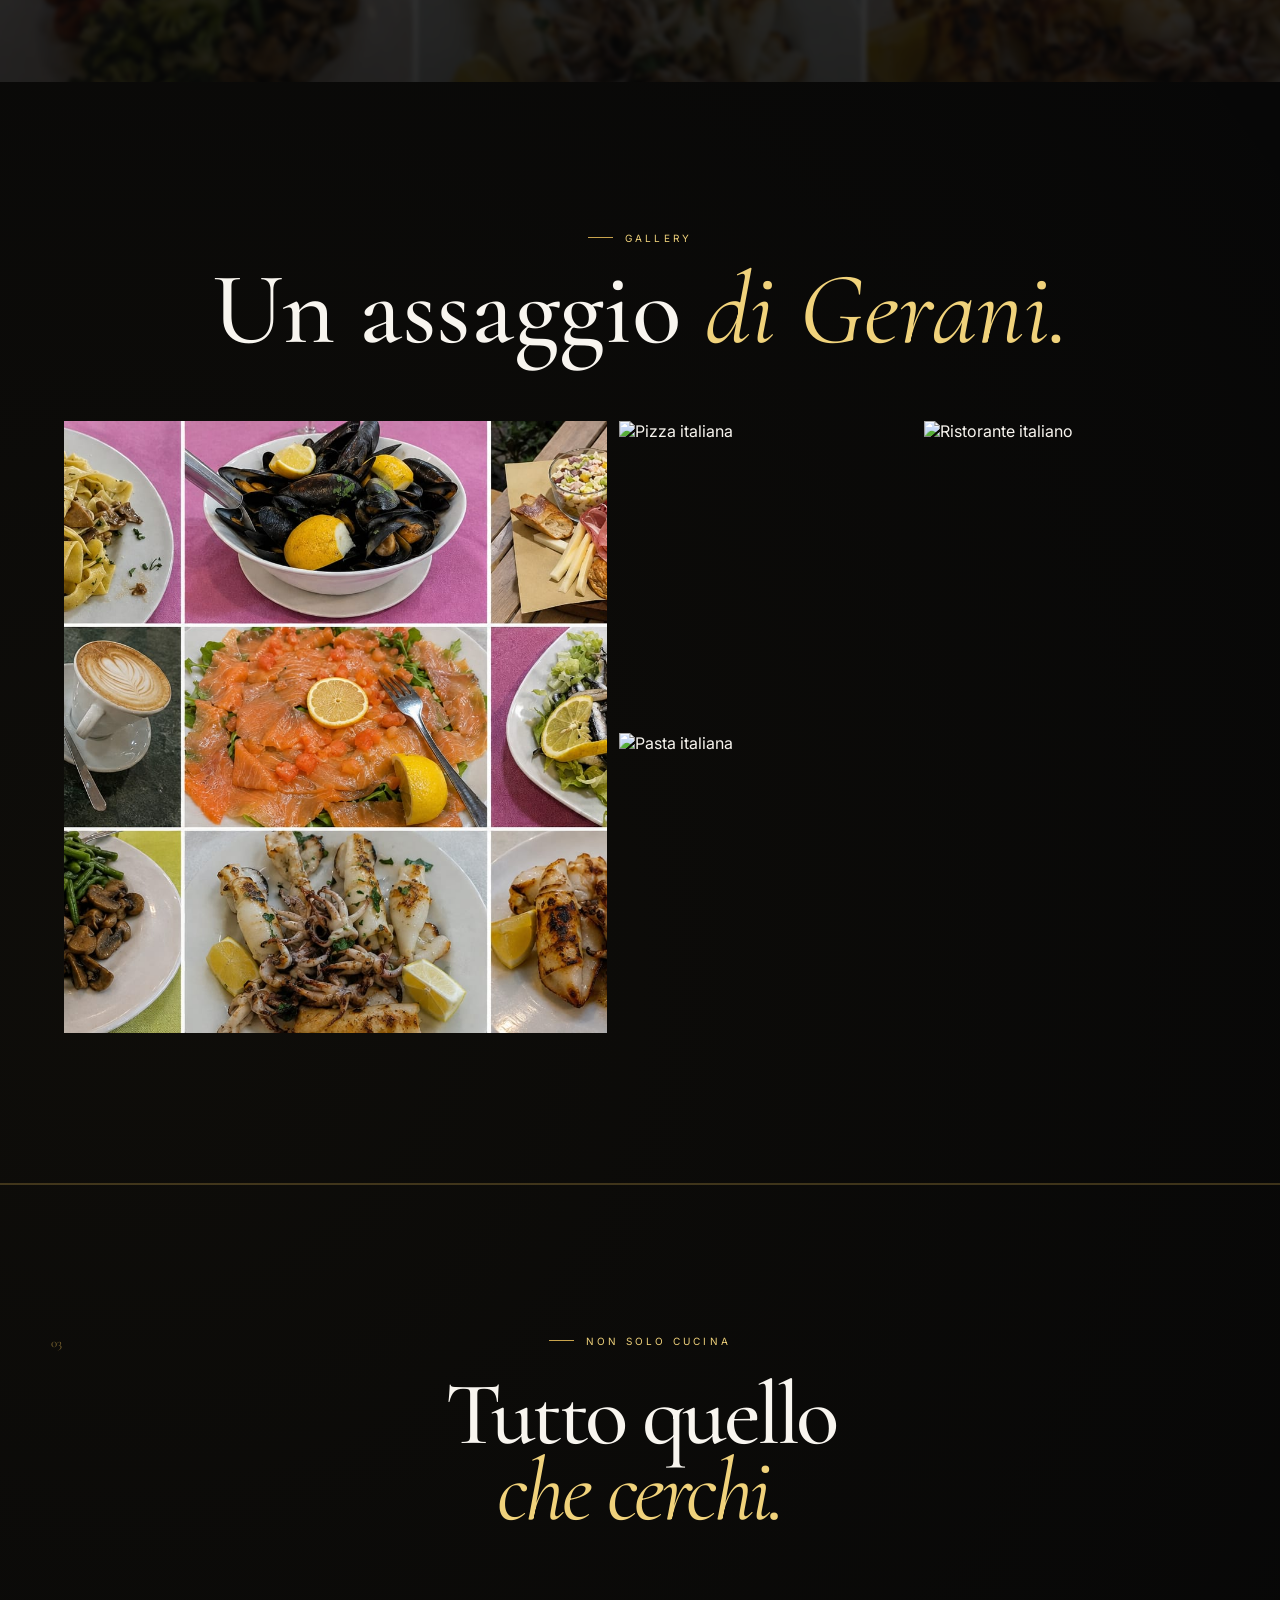
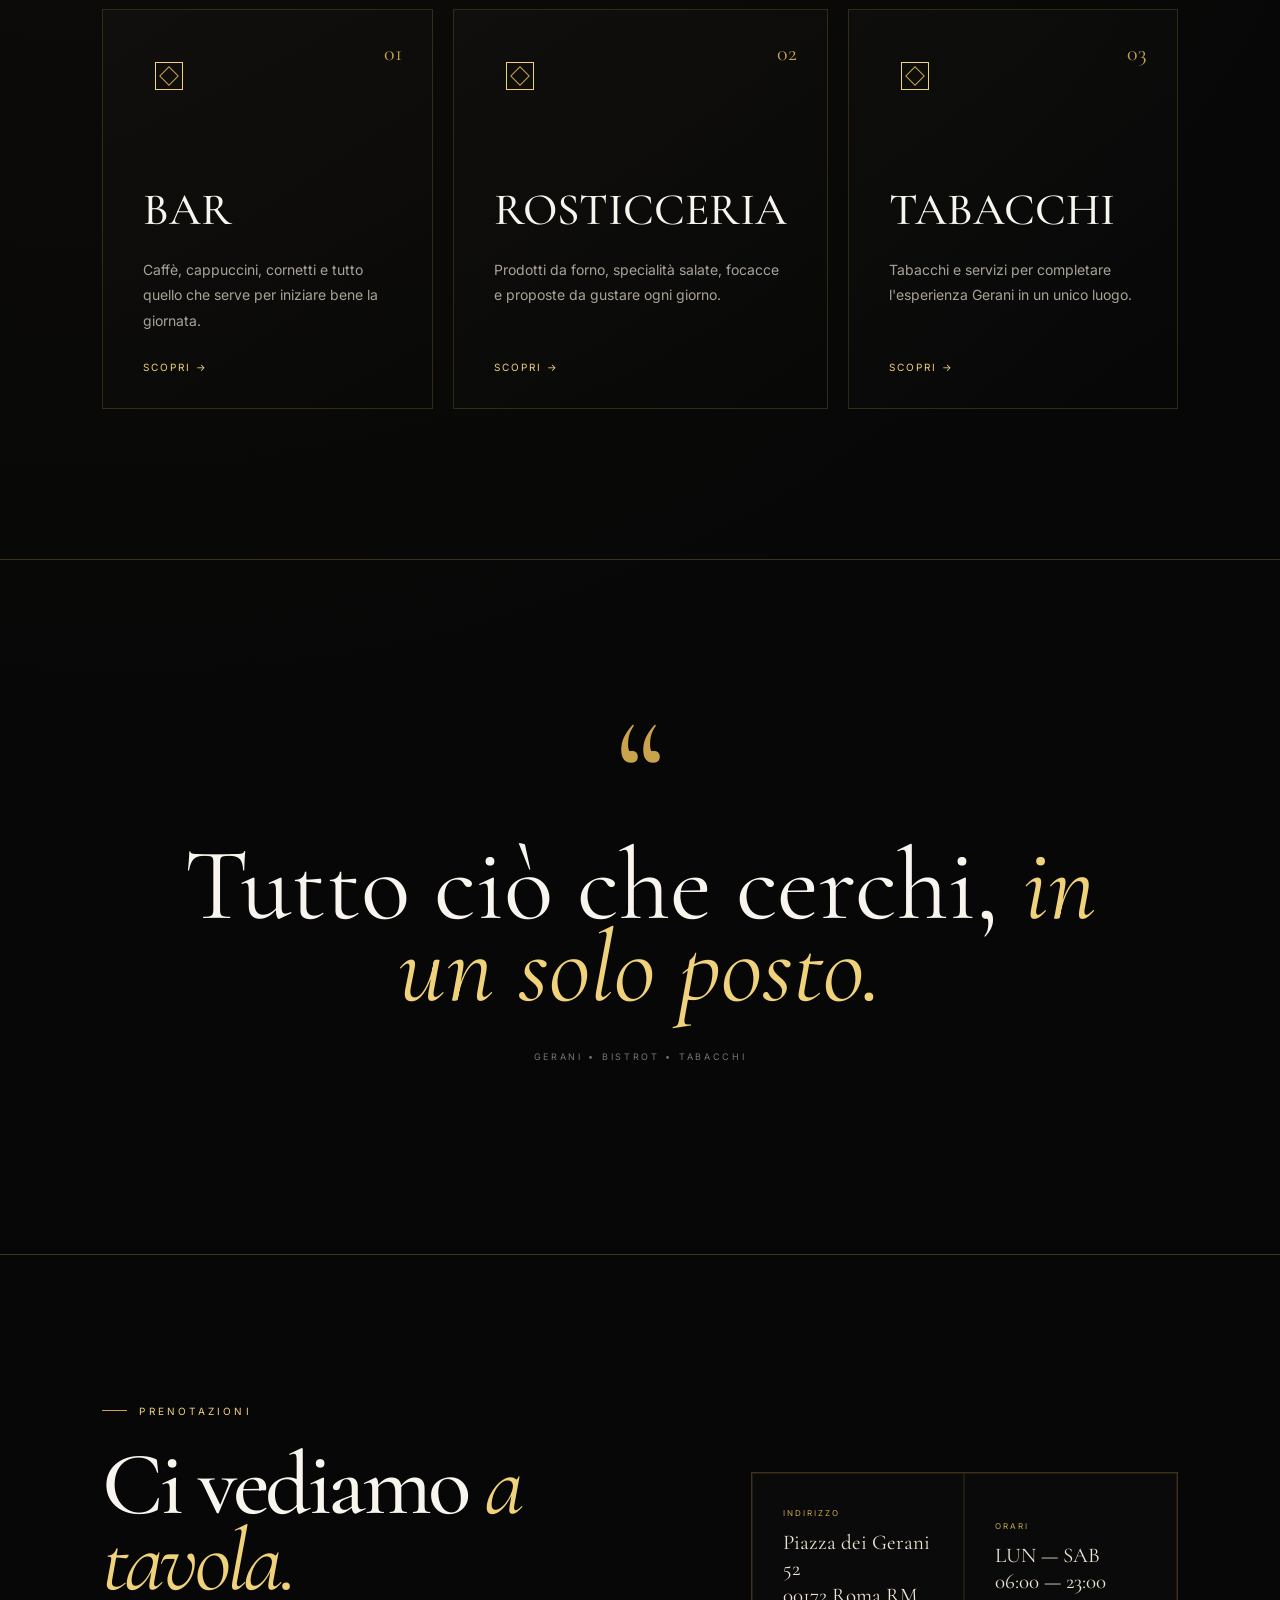
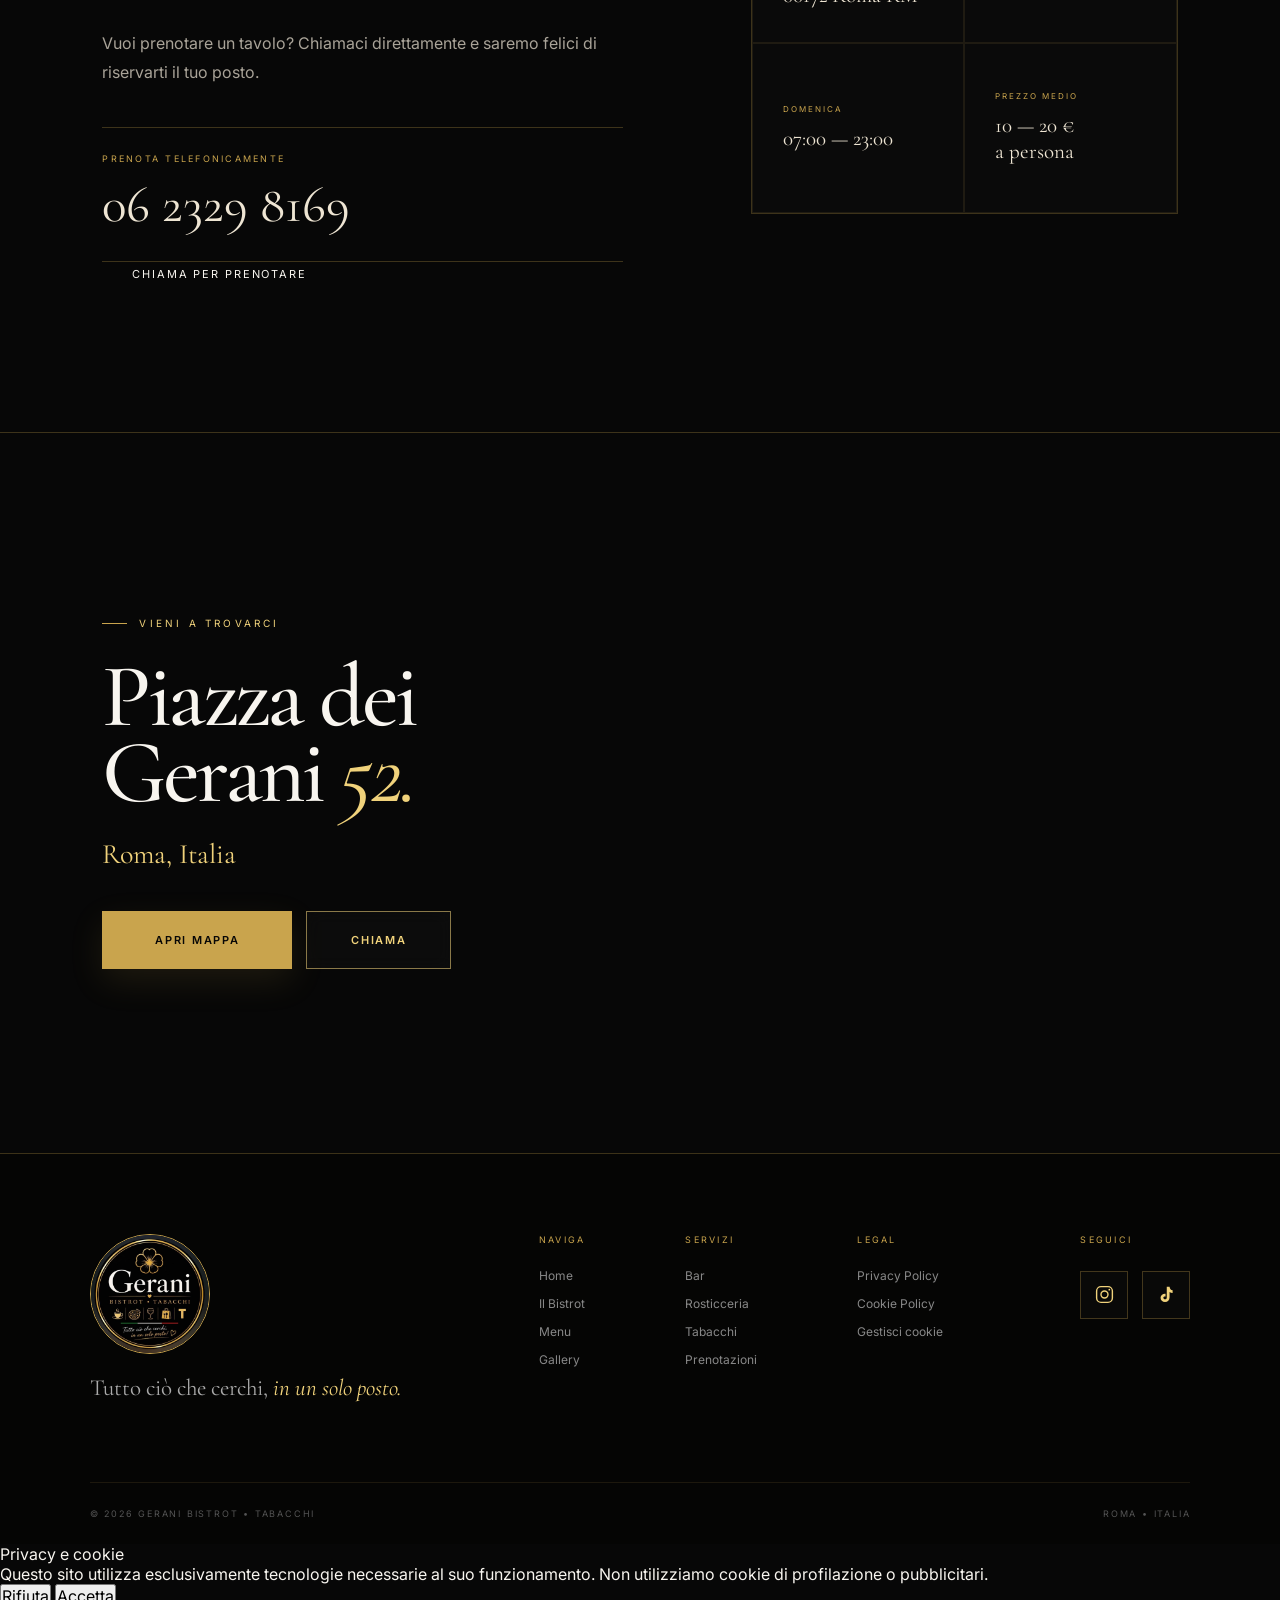
==== commit fee9a630: "Update index.html" ====
--- a/index.html
+++ b/index.html
@@ -830,6 +830,16 @@
                     <a href="#servizi">Tabacchi</a>
                     <a href="#prenota">Prenotazioni</a>
                 </div>
+
+                <div>
+    <span>LEGAL</span>
+
+    <a href="privacy.html">Privacy Policy</a>
+
+    <a href="cookie.html">Cookie Policy</a>
+
+    <a href="#" id="manageCookies">Gestisci cookie</a>
+</div>
 
             </div>
 
@@ -892,6 +902,38 @@
 
     <script src="script.js"></script>
 
+    <!-- COOKIE BANNER -->
+
+<div id="cookieBanner" class="cookie-banner">
+
+    <div class="cookie-content">
+
+        <div>
+            <span class="cookie-title">Privacy e cookie</span>
+
+            <p>
+                Questo sito utilizza esclusivamente tecnologie necessarie
+                al suo funzionamento. Non utilizziamo cookie di profilazione
+                o pubblicitari.
+            </p>
+        </div>
+
+        <div class="cookie-actions">
+
+            <button id="cookieReject" class="cookie-btn secondary">
+                Rifiuta
+            </button>
+
+            <button id="cookieAccept" class="cookie-btn primary">
+                Accetta
+            </button>
+
+        </div>
+
+    </div>
+
+</div>
+
 </body>
 
 </html>
